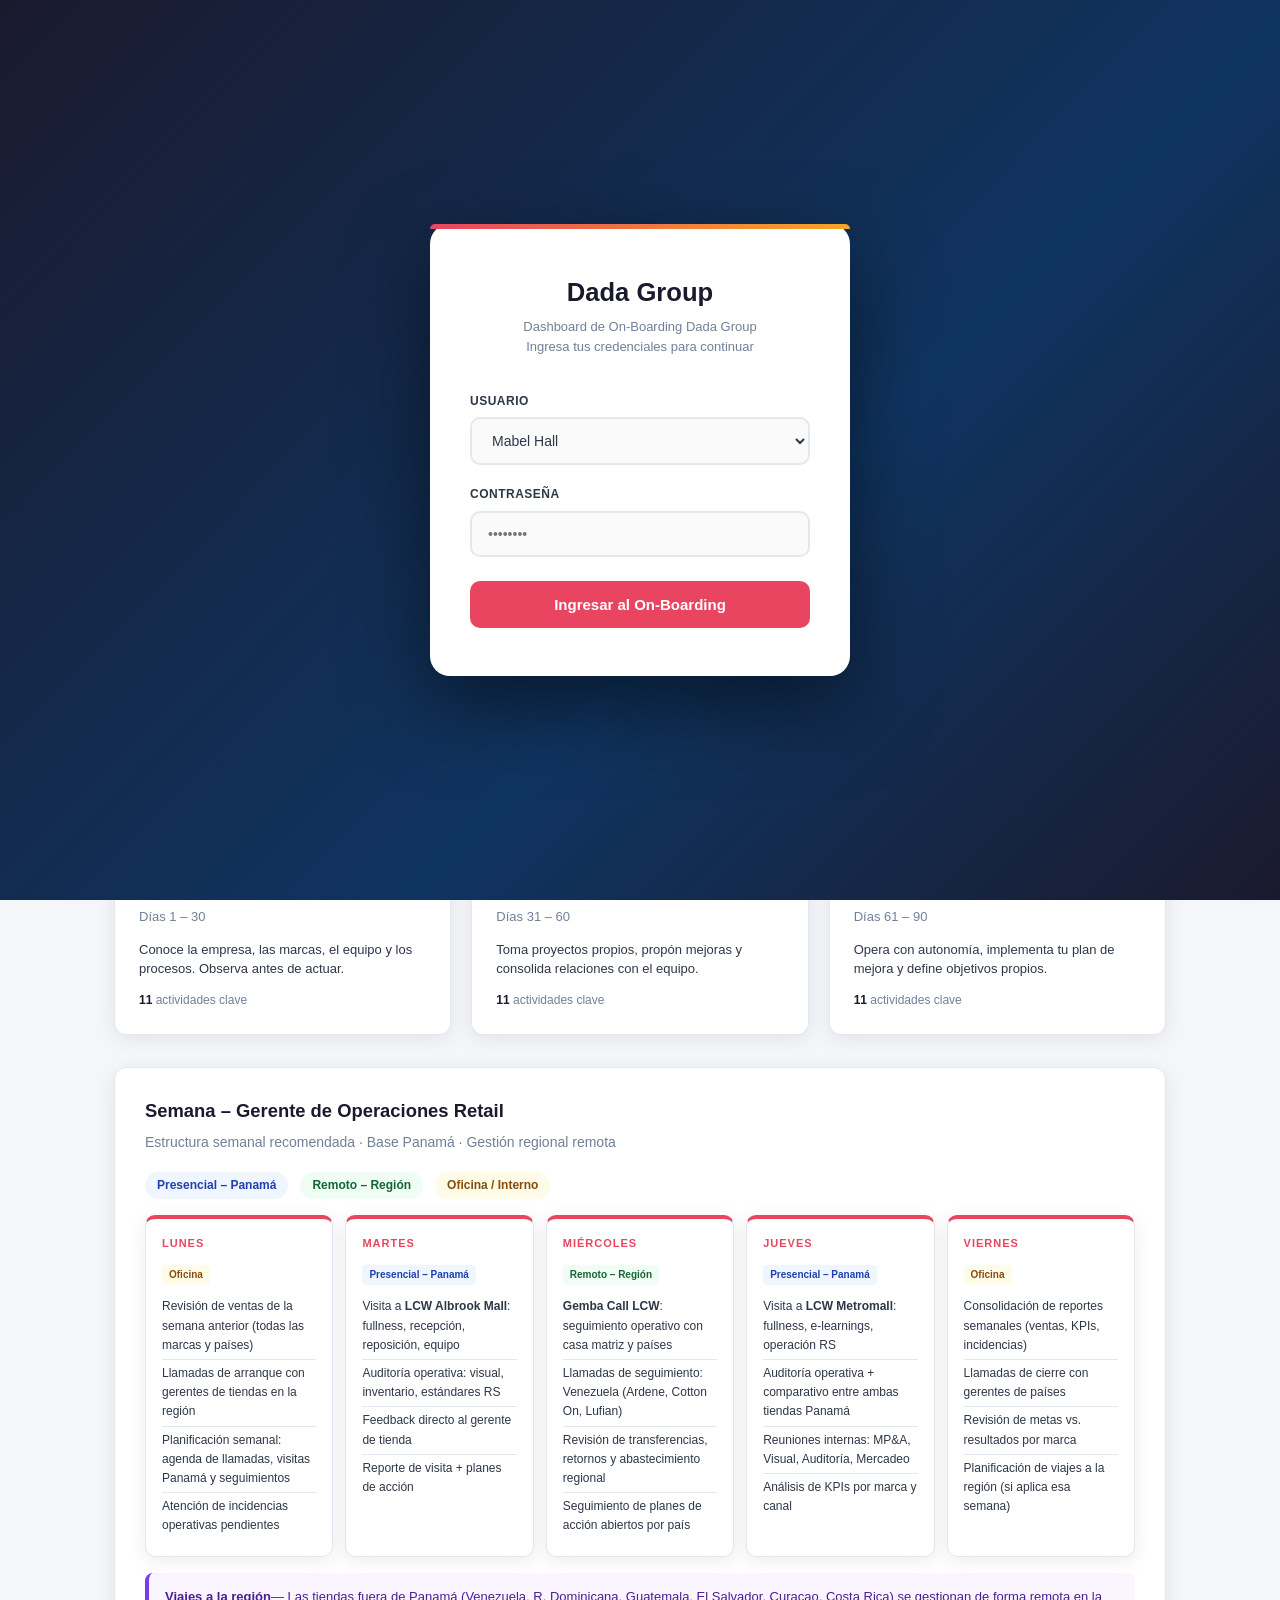
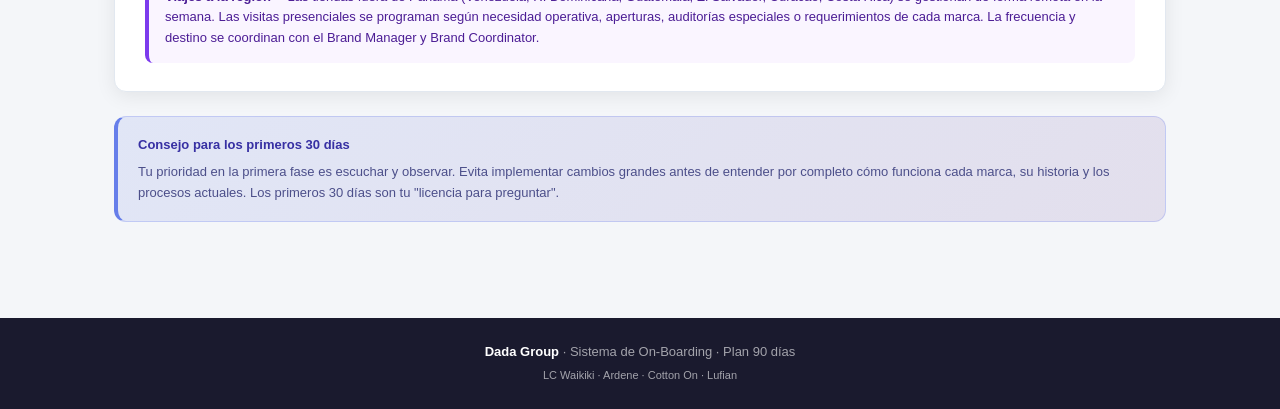
==== onboarding-gerente-operaciones.html @ 03be819c "Use public Apps Script endpoint" ====
<!DOCTYPE html>
<html lang="es">
<head>
<meta charset="UTF-8">
<meta name="viewport" content="width=device-width, initial-scale=1.0">
<title>On-Boarding | Gerente de Operaciones Retail – Dada Group</title>
<style>
  :root {
    --primary: #1a1a2e;
    --secondary: #16213e;
    --accent: #e94560;
    --gold: #f5a623;
    --light: #f4f6f9;
    --white: #ffffff;
    --text: #2d3748;
    --text-light: #718096;
    --border: #e2e8f0;
    --success: #38a169;
    --lc-color: #0057a8;
    --ardene-color: #ff6b9d;
    --cotton-color: #e4002b;
    --lufian-color: #6b7280;
    --radius: 12px;
    --shadow: 0 4px 20px rgba(0,0,0,0.08);
    --shadow-lg: 0 10px 40px rgba(0,0,0,0.12);
  }

  /* ── LOGIN ── */
  #login-overlay {
    position: fixed; inset: 0; z-index: 9999;
    background: linear-gradient(135deg, #1a1a2e 0%, #0f3460 60%, #1a1a2e 100%);
    display: flex; align-items: center; justify-content: center;
    padding: 20px;
  }
  .login-box {
    background: white; border-radius: 20px; padding: 48px 40px;
    width: 100%; max-width: 420px;
    box-shadow: 0 30px 80px rgba(0,0,0,0.5);
    text-align: center;
    position: relative;
  }
  .login-box::before {
    content: ''; position: absolute; top: 0; left: 0; right: 0; height: 5px;
    background: linear-gradient(90deg, var(--accent), var(--gold));
    border-radius: 20px 20px 0 0;
  }
  .login-logo { font-size: 2.5rem; margin-bottom: 12px; }
  .login-brand { font-size: 1.6rem; font-weight: 900; color: var(--primary); margin-bottom: 4px; }
  .login-subtitle { font-size: 13px; color: var(--text-light); margin-bottom: 36px; line-height: 1.5; }
  .login-label { font-size: 12px; font-weight: 700; color: var(--text); text-align: left;
    display: block; margin-bottom: 6px; text-transform: uppercase; letter-spacing: 0.5px; }
  .login-field {
    width: 100%; padding: 13px 16px; border: 2px solid var(--border); border-radius: 10px;
    font-size: 14px; margin-bottom: 20px; transition: border-color 0.2s;
    font-family: inherit; color: var(--text); background: #fafafa;
  }
  .login-field:focus { outline: none; border-color: var(--accent); background: white; }
  .login-btn {
    width: 100%; padding: 15px; background: var(--accent); color: white; border: none;
    border-radius: 10px; font-size: 15px; font-weight: 700; cursor: pointer;
    transition: transform 0.1s, opacity 0.2s; margin-top: 4px;
  }
  .login-btn:hover { opacity: 0.92; transform: translateY(-1px); }
  .login-btn:active { transform: translateY(0); }
  .login-error {
    color: #e53e3e; font-size: 13px; margin-top: 12px;
    display: none; background: #fff5f5; padding: 10px; border-radius: 8px;
  }

  /* ── NAV USER BADGE ── */
  .nav-user-badge {
    display: flex; align-items: center; gap: 8px;
    margin-left: auto; padding: 0 4px; flex-shrink: 0;
  }
  .nav-user-name {
    font-size: 12px; color: var(--text-light); font-weight: 600;
    white-space: nowrap; max-width: 160px; overflow: hidden; text-overflow: ellipsis;
  }
  .logout-btn {
    background: none; border: 1.5px solid var(--border); border-radius: 6px;
    padding: 5px 10px; font-size: 11px; cursor: pointer; color: var(--text-light);
    font-family: inherit; transition: all 0.2s; white-space: nowrap;
  }
  .logout-btn:hover { background: #fff0f3; border-color: var(--accent); color: var(--accent); }

  * { box-sizing: border-box; margin: 0; padding: 0; }

  body {
    font-family: 'Segoe UI', -apple-system, BlinkMacSystemFont, sans-serif;
    background: var(--light);
    color: var(--text);
    line-height: 1.6;
  }

  /* ── HEADER ── */
  .hero {
    background: linear-gradient(135deg, var(--primary) 0%, #0f3460 60%, #1a1a2e 100%);
    color: white;
    padding: 60px 40px 50px;
    text-align: center;
    position: relative;
    overflow: hidden;
  }
  .hero::before {
    content: '';
    position: absolute; inset: 0;
    background: radial-gradient(ellipse at 70% 50%, rgba(233,69,96,0.15) 0%, transparent 60%);
  }
  .hero-badge {
    display: inline-block;
    background: rgba(233,69,96,0.2);
    border: 1px solid rgba(233,69,96,0.4);
    color: #f8a4b0;
    padding: 6px 18px;
    border-radius: 30px;
    font-size: 13px;
    letter-spacing: 1px;
    text-transform: uppercase;
    margin-bottom: 20px;
  }
  .hero h1 { font-size: 2.6rem; font-weight: 800; letter-spacing: -0.5px; position: relative; }
  .hero h1 span { color: var(--accent); }
  .hero p { font-size: 1.05rem; color: rgba(255,255,255,0.75); margin-top: 12px; max-width: 560px; margin-left: auto; margin-right: auto; }
  .hero-brands {
    display: flex; justify-content: center; gap: 16px; flex-wrap: wrap;
    margin-top: 30px; position: relative;
  }
  .hero-brand {
    background: rgba(255,255,255,0.1);
    border: 1px solid rgba(255,255,255,0.2);
    backdrop-filter: blur(10px);
    padding: 8px 20px; border-radius: 30px;
    font-size: 13px; font-weight: 600; letter-spacing: 0.5px;
  }
  .hero-brand.lc { border-color: rgba(0,87,168,0.5); color: #93c5fd; }
  .hero-brand.ardene { border-color: rgba(255,107,157,0.5); color: #ffb3d1; }
  .hero-brand.cotton { border-color: rgba(228,0,43,0.5); color: #fca5a5; }
  .hero-brand.lufian { border-color: rgba(107,114,128,0.5); color: #d1d5db; }

  .hero-meta {
    display: flex; justify-content: center; gap: 30px; flex-wrap: wrap;
    margin-top: 30px; position: relative;
  }
  .hero-meta-item { font-size: 13px; color: rgba(255,255,255,0.6); }
  .hero-meta-item strong { color: white; display: block; font-size: 15px; }

  /* ── NAV ── */
  .nav-wrapper {
    background: white;
    border-bottom: 1px solid var(--border);
    position: sticky; top: 0; z-index: 100;
    box-shadow: 0 2px 12px rgba(0,0,0,0.06);
  }
  .nav {
    display: flex; overflow-x: auto; gap: 0;
    max-width: 1100px; margin: 0 auto;
    scrollbar-width: none;
  }
  .nav::-webkit-scrollbar { display: none; }
  .nav-btn {
    border: none; background: none; cursor: pointer;
    padding: 16px 22px; font-size: 13px; font-weight: 600;
    color: var(--text-light); white-space: nowrap;
    border-bottom: 3px solid transparent;
    transition: all 0.2s; letter-spacing: 0.3px;
  }
  .nav-btn:hover { color: var(--primary); }
  .nav-btn.active { color: var(--accent); border-bottom-color: var(--accent); }
  .nav-btn .nav-icon { margin-right: 6px; }

  /* ── LAYOUT ── */
  .container { max-width: 1100px; margin: 0 auto; padding: 40px 24px; }
  .section { display: none; }
  .section.active { display: block; }

  /* ── CARDS ── */
  .card {
    background: white; border-radius: var(--radius);
    padding: 28px 30px; box-shadow: var(--shadow);
    border: 1px solid var(--border); margin-bottom: 24px;
  }
  .card-title {
    font-size: 1.15rem; font-weight: 700; color: var(--primary);
    margin-bottom: 6px; display: flex; align-items: center; gap: 10px;
  }
  .card-title .icon { font-size: 1.2rem; }
  .card-subtitle { font-size: 0.875rem; color: var(--text-light); margin-bottom: 18px; }

  /* ── PROGRESS TRACKER ── */
  .progress-section { margin-bottom: 32px; }
  .progress-header { display: flex; justify-content: space-between; align-items: center; margin-bottom: 16px; }
  .progress-header h2 { font-size: 1.4rem; font-weight: 800; color: var(--primary); }
  .progress-pct { font-size: 2rem; font-weight: 800; color: var(--accent); }
  .progress-bar { height: 10px; background: var(--border); border-radius: 10px; overflow: hidden; margin-bottom: 8px; }
  .progress-fill { height: 100%; background: linear-gradient(90deg, var(--accent), var(--gold)); border-radius: 10px; transition: width 0.5s ease; }
  .progress-label { font-size: 12px; color: var(--text-light); }

  /* ── PHASE CARDS ── */
  .phases { display: grid; grid-template-columns: repeat(3, 1fr); gap: 20px; margin-bottom: 32px; }
  @media(max-width: 768px){ .phases { grid-template-columns: 1fr; } }
  .phase-card {
    background: white; border-radius: var(--radius); padding: 24px;
    box-shadow: var(--shadow); border: 1px solid var(--border);
    border-top: 4px solid;
    cursor: pointer; transition: transform 0.2s, box-shadow 0.2s;
  }
  .phase-card:hover { transform: translateY(-3px); box-shadow: var(--shadow-lg); }
  .phase-card.phase-1 { border-top-color: #4299e1; }
  .phase-card.phase-2 { border-top-color: var(--gold); }
  .phase-card.phase-3 { border-top-color: var(--success); }
  .phase-label { font-size: 11px; font-weight: 700; text-transform: uppercase; letter-spacing: 1px; margin-bottom: 8px; }
  .phase-card.phase-1 .phase-label { color: #4299e1; }
  .phase-card.phase-2 .phase-label { color: var(--gold); }
  .phase-card.phase-3 .phase-label { color: var(--success); }
  .phase-title { font-size: 1.1rem; font-weight: 800; color: var(--primary); margin-bottom: 4px; }
  .phase-days { font-size: 13px; color: var(--text-light); margin-bottom: 12px; }
  .phase-desc { font-size: 13px; color: var(--text); line-height: 1.5; }
  .phase-tasks-count { margin-top: 12px; font-size: 12px; color: var(--text-light); }
  .phase-tasks-count span { font-weight: 700; color: var(--primary); }

  /* ── CHECKLIST ── */
  .checklist-phase { margin-bottom: 32px; }
  .checklist-phase-title {
    font-size: 1rem; font-weight: 800; padding: 10px 16px; border-radius: 8px;
    margin-bottom: 12px; display: flex; align-items: center; gap: 8px;
  }
  .cp-1 { background: #ebf8ff; color: #2b6cb0; }
  .cp-2 { background: #fffaf0; color: #c05621; }
  .cp-3 { background: #f0fff4; color: #276749; }
  .checklist-item {
    display: flex; align-items: flex-start; gap: 12px;
    padding: 13px 16px; border-radius: 8px;
    border: 1px solid var(--border);
    margin-bottom: 8px; background: white;
    cursor: pointer; transition: all 0.15s;
  }
  .checklist-item:hover { border-color: #a0aec0; background: #fafafa; }
  .checklist-item.checked { background: #f0fff4; border-color: #9ae6b4; }
  .checklist-item.checked .ci-text { text-decoration: line-through; color: var(--text-light); }
  .ci-box {
    width: 20px; height: 20px; border-radius: 5px;
    border: 2px solid #cbd5e0; background: white;
    flex-shrink: 0; margin-top: 1px;
    display: flex; align-items: center; justify-content: center;
    transition: all 0.15s;
  }
  .checklist-item.checked .ci-box { background: var(--success); border-color: var(--success); }
  .ci-check { color: white; font-size: 12px; display: none; }
  .checklist-item.checked .ci-check { display: block; }
  .ci-content { flex: 1; }
  .ci-text { font-size: 14px; font-weight: 600; color: var(--text); }
  .ci-detail { font-size: 12px; color: var(--text-light); margin-top: 3px; }
  .ci-tag {
    font-size: 11px; font-weight: 600; padding: 2px 8px; border-radius: 20px;
    margin-top: 5px; display: inline-block;
  }

  /* ── BRAND GRID ── */
  .brands-grid { display: grid; grid-template-columns: repeat(2, 1fr); gap: 20px; }
  @media(max-width: 768px){ .brands-grid { grid-template-columns: 1fr; } }
  .brand-card {
    background: white; border-radius: var(--radius); padding: 24px;
    box-shadow: var(--shadow); border: 1px solid var(--border);
    border-left: 5px solid;
  }
  .brand-card.lc { border-left-color: var(--lc-color); }
  .brand-card.ardene { border-left-color: var(--ardene-color); }
  .brand-card.cotton { border-left-color: var(--cotton-color); }
  .brand-card.lufian { border-left-color: var(--lufian-color); }
  .brand-header { display: flex; align-items: center; gap: 14px; margin-bottom: 16px; }
  .brand-logo {
    width: 48px; height: 48px; border-radius: 10px;
    display: flex; align-items: center; justify-content: center;
    font-size: 18px; font-weight: 900; color: white; letter-spacing: -1px;
    flex-shrink: 0;
  }
  .brand-card.lc .brand-logo { background: var(--lc-color); }
  .brand-card.ardene .brand-logo { background: var(--ardene-color); }
  .brand-card.cotton .brand-logo { background: var(--cotton-color); }
  .brand-card.lufian .brand-logo { background: var(--lufian-color); }
  .brand-name { font-size: 1.05rem; font-weight: 800; color: var(--primary); }
  .brand-type { font-size: 12px; color: var(--text-light); }
  .brand-info { font-size: 13px; color: var(--text); line-height: 1.6; }
  .brand-kpis { margin-top: 14px; }
  .kpi-row { display: flex; justify-content: space-between; align-items: center; padding: 8px 0; border-bottom: 1px solid var(--border); }
  .kpi-row:last-child { border-bottom: none; }
  .kpi-label { font-size: 12px; color: var(--text-light); }
  .kpi-value { font-size: 13px; font-weight: 700; color: var(--primary); }

  /* ── INFO GRID ── */
  .info-grid { display: grid; grid-template-columns: repeat(3, 1fr); gap: 18px; margin-bottom: 24px; }
  @media(max-width: 900px){ .info-grid { grid-template-columns: repeat(2, 1fr); } }
  @media(max-width: 600px){ .info-grid { grid-template-columns: 1fr; } }
  .info-card {
    background: white; border-radius: var(--radius); padding: 20px;
    box-shadow: var(--shadow); border: 1px solid var(--border); text-align: center;
  }
  .info-icon { font-size: 2rem; margin-bottom: 10px; }
  .info-label { font-size: 11px; text-transform: uppercase; letter-spacing: 1px; color: var(--text-light); margin-bottom: 4px; }
  .info-value { font-size: 1.2rem; font-weight: 800; color: var(--primary); }

  /* ── VALUES ── */
  .values-grid { display: grid; grid-template-columns: repeat(2, 1fr); gap: 16px; }
  @media(max-width: 600px){ .values-grid { grid-template-columns: 1fr; } }
  .value-card {
    background: linear-gradient(135deg, var(--primary), #0f3460);
    color: white; border-radius: var(--radius); padding: 22px;
    box-shadow: var(--shadow);
  }
  .value-icon { font-size: 1.8rem; margin-bottom: 10px; }
  .value-title { font-size: 15px; font-weight: 800; margin-bottom: 6px; }
  .value-desc { font-size: 13px; color: rgba(255,255,255,0.75); line-height: 1.5; }

  /* ── ORG CHART ── */
  .org-wrapper { overflow-x: auto; padding-bottom: 8px; }
  .org { display: flex; flex-direction: column; align-items: center; gap: 0; min-width: 500px; }
  .org-level { display: flex; justify-content: center; gap: 16px; margin-bottom: 0; position: relative; }
  .org-node {
    background: white; border-radius: 10px; padding: 12px 18px;
    box-shadow: var(--shadow); border: 2px solid var(--border);
    text-align: center; min-width: 130px; position: relative;
  }
  .org-node.highlight { border-color: var(--accent); background: #fff5f5; }
  .org-node .on-title { font-size: 12px; font-weight: 700; color: var(--primary); }
  .org-node .on-name { font-size: 11px; color: var(--text-light); margin-top: 2px; }
  .org-connector { width: 2px; height: 28px; background: var(--border); margin: 0 auto; }
  .org-connector-h {
    display: flex; align-items: flex-start; justify-content: center;
    gap: 0; margin-bottom: 0; position: relative;
  }
  .org-h-line { height: 2px; background: var(--border); flex: 1; margin-top: 14px; }
  .org-children { display: flex; gap: 16px; position: relative; }
  .org-child-col { display: flex; flex-direction: column; align-items: center; }
  .org-child-connector { width: 2px; height: 20px; background: var(--border); }

  /* ── TOOLS ── */
  .tools-grid { display: grid; grid-template-columns: repeat(3, 1fr); gap: 16px; }
  @media(max-width: 900px){ .tools-grid { grid-template-columns: repeat(2, 1fr); } }
  @media(max-width: 600px){ .tools-grid { grid-template-columns: 1fr; } }
  .tool-card {
    background: white; border-radius: var(--radius); padding: 20px;
    box-shadow: var(--shadow); border: 1px solid var(--border);
    transition: transform 0.2s;
  }
  .tool-card:hover { transform: translateY(-2px); }
  .tool-icon { font-size: 1.6rem; margin-bottom: 10px; }
  .tool-name { font-size: 14px; font-weight: 700; color: var(--primary); margin-bottom: 4px; }
  .tool-cat { font-size: 11px; font-weight: 600; text-transform: uppercase; letter-spacing: 0.5px; padding: 2px 8px; border-radius: 10px; display: inline-block; margin-bottom: 8px; }
  .tool-desc { font-size: 12px; color: var(--text-light); line-height: 1.5; }
  .cat-ops { background: #e3f2fd; color: #1565c0; }
  .cat-hr { background: #f3e5f5; color: #6a1b9a; }
  .cat-fin { background: #e8f5e9; color: #2e7d32; }
  .cat-comm { background: #fff3e0; color: #e65100; }
  .cat-retail { background: #fce4ec; color: #880e4f; }
  .cat-rep { background: #e0f7fa; color: #006064; }

  /* ── CONTACTS ── */
  .contacts-list { display: flex; flex-direction: column; gap: 12px; }
  .contact-item {
    display: flex; align-items: center; gap: 16px;
    background: white; border-radius: 10px; padding: 16px 20px;
    box-shadow: var(--shadow); border: 1px solid var(--border);
  }
  .contact-avatar {
    width: 44px; height: 44px; border-radius: 50%;
    display: flex; align-items: center; justify-content: center;
    font-size: 16px; font-weight: 800; color: white;
    flex-shrink: 0; font-family: monospace;
  }
  .contact-name { font-size: 14px; font-weight: 700; color: var(--primary); }
  .contact-role { font-size: 12px; color: var(--text-light); }
  .contact-brand { font-size: 11px; font-weight: 600; padding: 2px 8px; border-radius: 10px; display: inline-block; margin-top: 4px; }
  .cb-lc { background: #fde8ea; color: #c8102e; }
  .cb-ardene { background: #fde8f2; color: #c2185b; }
  .cb-cotton { background: #e8f5e9; color: #2e7d32; }
  .cb-lufian { background: #ede7f6; color: #512da8; }
  .cb-dada { background: #e3f2fd; color: #1565c0; }

  /* ── SEMANA TIPO ── */
  .week-grid { display: grid; grid-template-columns: repeat(5, 1fr); gap: 12px; }
  @media(max-width: 700px){ .week-grid { grid-template-columns: repeat(2, 1fr); } }
  .day-card {
    background: white; border-radius: 10px; padding: 16px;
    box-shadow: var(--shadow); border: 1px solid var(--border);
    border-top: 4px solid var(--accent);
  }
  .day-name { font-size: 11px; font-weight: 800; text-transform: uppercase; letter-spacing: 1px; color: var(--accent); margin-bottom: 8px; }
  .day-task { font-size: 12px; color: var(--text); padding: 4px 0; border-bottom: 1px solid var(--border); }
  .day-task:last-child { border-bottom: none; }

  /* ── KPI DASHBOARD ── */
  .kpi-dashboard { display: grid; grid-template-columns: repeat(4, 1fr); gap: 16px; margin-bottom: 24px; }
  @media(max-width: 900px){ .kpi-dashboard { grid-template-columns: repeat(2, 1fr); } }
  @media(max-width: 500px){ .kpi-dashboard { grid-template-columns: 1fr; } }
  .kpi-card {
    background: white; border-radius: var(--radius); padding: 20px;
    box-shadow: var(--shadow); border: 1px solid var(--border); text-align: center;
  }
  .kpi-icon { font-size: 1.6rem; margin-bottom: 8px; }
  .kpi-metric { font-size: 1.5rem; font-weight: 900; color: var(--primary); }
  .kpi-name { font-size: 12px; color: var(--text-light); margin-top: 4px; }
  .kpi-note { font-size: 11px; color: var(--accent); margin-top: 4px; font-weight: 600; }

  /* ── TIPS ── */
  .tip-box {
    background: linear-gradient(135deg, #667eea22, #764ba222);
    border: 1px solid #667eea44;
    border-left: 4px solid #667eea;
    border-radius: var(--radius); padding: 18px 20px;
    margin-bottom: 16px;
  }
  .tip-title { font-size: 13px; font-weight: 800; color: #3730a3; margin-bottom: 6px; }
  .tip-text { font-size: 13px; color: #4c4f8a; line-height: 1.6; }

  /* ── SECTION HEADER ── */
  .section-header { margin-bottom: 28px; }
  .section-header h2 { font-size: 1.6rem; font-weight: 900; color: var(--primary); margin-bottom: 6px; }
  .section-header p { color: var(--text-light); font-size: 14px; }

  /* ── TAG COLORS ── */
  .tag-rr { background: #e3f2fd; color: #1565c0; }
  .tag-ops { background: #f3e5f5; color: #6a1b9a; }
  .tag-fin { background: #e8f5e9; color: #2e7d32; }
  .tag-mkt { background: #fff3e0; color: #e65100; }
  .tag-hr { background: #fce4ec; color: #880e4f; }

  /* ── FOOTER ── */
  .footer {
    background: var(--primary); color: rgba(255,255,255,0.6);
    text-align: center; padding: 24px; font-size: 13px; margin-top: 40px;
  }
  .footer strong { color: white; }
</style>
</head>
<body>

<!-- ═══════════════════════════ LOGIN ═══════════════════════════ -->
<div id="login-overlay">
  <div class="login-box">
    <div class="login-brand">Dada Group</div>
    <div class="login-subtitle">Dashboard de On-Boarding Dada Group<br>Ingresa tus credenciales para continuar</div>

    <label class="login-label" for="login-user">Usuario</label>
    <select id="login-user" class="login-field">
      <option value="onboarding" selected>Mabel Hall</option>
      <option value="Brand Coordinator">Luis Velasquez</option>
    </select>

    <label class="login-label" for="login-password">Contraseña</label>
    <input type="password" id="login-password" class="login-field"
           placeholder="••••••••" onkeydown="if(event.key==='Enter')doLogin()" />

    <button class="login-btn" id="login-button" onclick="doLogin()">Ingresar al On-Boarding</button>
    <div class="login-error" id="login-error"></div>
  </div>
</div>

<!-- ═══════════════════════════ HERO ═══════════════════════════ -->
<div class="hero">
  <div class="hero-badge">On-Boarding Oficial</div>
  <h1>Bienvenido a <span>Dada Group</span></h1>
  <p>Sistema Completo de Integración</p>
  <div class="hero-brands">
    <div class="hero-brand lc">LC Waikiki</div>
    <div class="hero-brand ardene">Ardene</div>
    <div class="hero-brand cotton">Cotton On</div>
    <div class="hero-brand lufian">Lufian</div>
  </div>
  <div class="hero-meta">
    <div class="hero-meta-item"><strong>90 días</strong>Plan de Integración</div>
    <div class="hero-meta-item"><strong>4 marcas</strong>Bajo tu gestión</div>
    <div class="hero-meta-item"><strong>7 países · 26 tiendas</strong>Región</div>
    <div class="hero-meta-item"><strong>3 fases</strong>Aprendizaje · Integración · Autonomía</div>
  </div>
</div>

<!-- ═══════════════════════════ NAV ═══════════════════════════ -->
<div class="nav-wrapper">
  <nav class="nav">
    <button class="nav-btn active" onclick="showSection('plan')">Plan 90 Días</button>
    <button class="nav-btn" onclick="showSection('empresa')">Empresa y Valores</button>
    <button class="nav-btn" onclick="showSection('marcas')">Las Marcas</button>
    <button class="nav-btn" onclick="showSection('operaciones')">Operaciones</button>
    <button class="nav-btn" onclick="showSection('equipo')">Equipo y Estructura</button>
    <button class="nav-btn" onclick="showSection('herramientas')">Herramientas</button>
    <button class="nav-btn" onclick="showSection('recursos')">Recursos y Dashboards</button>
    <button class="nav-btn" onclick="showSection('checklist')">Checklist</button>
    <div class="nav-user-badge">
      <span class="nav-user-name" id="nav-user-name"></span>
      <button class="logout-btn" onclick="doLogout()">Cerrar sesión</button>
    </div>
  </nav>
</div>

<!-- ═══════════════════════════ PLAN 90 DÍAS ═══════════════════════════ -->
<div id="plan" class="section active">
  <div class="container">
    <div class="section-header">
      <h2>Plan de On-Boarding: 90 Días</h2>
      <p>Tu hoja de ruta para los primeros tres meses en Dada Group</p>
    </div>

    <!-- Progress -->
    <div class="card progress-section">
      <div class="progress-header">
        <div>
          <div class="card-title">Tu progreso general</div>
          <div class="card-subtitle">Marca los ítems del Checklist para actualizar este indicador</div>
        </div>
        <div class="progress-pct" id="pct">0%</div>
      </div>
      <div class="progress-bar"><div class="progress-fill" id="pbar" style="width:0%"></div></div>
      <div class="progress-label" id="plabel">0 de 33 tareas completadas</div>
    </div>

    <!-- Phases -->
    <div class="phases">
      <div class="phase-card phase-1" onclick="showSection('checklist')">
        <div class="phase-label">Fase 1</div>
        <div class="phase-title">Aprender y Escuchar</div>
        <div class="phase-days">Días 1 – 30</div>
        <div class="phase-desc">Conoce la empresa, las marcas, el equipo y los procesos. Observa antes de actuar.</div>
        <div class="phase-tasks-count"><span>11</span> actividades clave</div>
      </div>
      <div class="phase-card phase-2" onclick="showSection('checklist')">
        <div class="phase-label">Fase 2</div>
        <div class="phase-title">Integrarse y Proponer</div>
        <div class="phase-days">Días 31 – 60</div>
        <div class="phase-desc">Toma proyectos propios, propón mejoras y consolida relaciones con el equipo.</div>
        <div class="phase-tasks-count"><span>11</span> actividades clave</div>
      </div>
      <div class="phase-card phase-3" onclick="showSection('checklist')">
        <div class="phase-label">Fase 3</div>
        <div class="phase-title">Liderar y Ejecutar</div>
        <div class="phase-days">Días 61 – 90</div>
        <div class="phase-desc">Opera con autonomía, implementa tu plan de mejora y define objetivos propios.</div>
        <div class="phase-tasks-count"><span>11</span> actividades clave</div>
      </div>
    </div>

    <!-- Semana tipo -->
    <div class="card">
      <div class="card-title">Semana – Gerente de Operaciones Retail</div>
      <div class="card-subtitle">Estructura semanal recomendada · Base Panamá · Gestión regional remota</div>

      <!-- Leyenda -->
      <div style="display:flex; gap:12px; flex-wrap:wrap; margin-bottom:16px;">
        <span style="font-size:12px; background:#eff6ff; color:#1e40af; border-radius:20px; padding:4px 12px; font-weight:600;">Presencial – Panamá</span>
        <span style="font-size:12px; background:#f0fdf4; color:#166534; border-radius:20px; padding:4px 12px; font-weight:600;">Remoto – Región</span>
        <span style="font-size:12px; background:#fefce8; color:#854d0e; border-radius:20px; padding:4px 12px; font-weight:600;">Oficina / Interno</span>
      </div>

      <div class="week-grid">
        <!-- Lunes -->
        <div class="day-card">
          <div class="day-name">Lunes</div>
          <div style="font-size:10px; font-weight:700; color:#854d0e; background:#fefce8; border-radius:4px; padding:2px 7px; display:inline-block; margin-bottom:8px;">Oficina</div>
          <div class="day-task">Revisión de ventas de la semana anterior (todas las marcas y países)</div>
          <div class="day-task">Llamadas de arranque con gerentes de tiendas en la región</div>
          <div class="day-task">Planificación semanal: agenda de llamadas, visitas Panamá y seguimientos</div>
          <div class="day-task">Atención de incidencias operativas pendientes</div>
        </div>

        <!-- Martes -->
        <div class="day-card">
          <div class="day-name">Martes</div>
          <div style="font-size:10px; font-weight:700; color:#1e40af; background:#eff6ff; border-radius:4px; padding:2px 7px; display:inline-block; margin-bottom:8px;">Presencial – Panamá</div>
          <div class="day-task">Visita a <strong>LCW Albrook Mall</strong>: fullness, recepción, reposición, equipo</div>
          <div class="day-task">Auditoría operativa: visual, inventario, estándares RS</div>
          <div class="day-task">Feedback directo al gerente de tienda</div>
          <div class="day-task">Reporte de visita + planes de acción</div>
        </div>

        <!-- Miércoles -->
        <div class="day-card">
          <div class="day-name">Miércoles</div>
          <div style="font-size:10px; font-weight:700; color:#166534; background:#f0fdf4; border-radius:4px; padding:2px 7px; display:inline-block; margin-bottom:8px;">Remoto – Región</div>
          <div class="day-task"> <strong>Gemba Call LCW</strong>: seguimiento operativo con casa matriz y países</div>
          <div class="day-task">Llamadas de seguimiento: Venezuela (Ardene, Cotton On, Lufian)</div>
          <div class="day-task">Revisión de transferencias, retornos y abastecimiento regional</div>
          <div class="day-task">Seguimiento de planes de acción abiertos por país</div>
        </div>

        <!-- Jueves -->
        <div class="day-card">
          <div class="day-name">Jueves</div>
          <div style="font-size:10px; font-weight:700; color:#1e40af; background:#eff6ff; border-radius:4px; padding:2px 7px; display:inline-block; margin-bottom:8px;">Presencial – Panamá</div>
          <div class="day-task">Visita a <strong>LCW Metromall</strong>: fullness, e-learnings, operación RS</div>
          <div class="day-task">Auditoría operativa + comparativo entre ambas tiendas Panamá</div>
          <div class="day-task">Reuniones internas: MP&A, Visual, Auditoría, Mercadeo</div>
          <div class="day-task">Análisis de KPIs por marca y canal</div>
        </div>

        <!-- Viernes -->
        <div class="day-card">
          <div class="day-name">Viernes</div>
          <div style="font-size:10px; font-weight:700; color:#854d0e; background:#fefce8; border-radius:4px; padding:2px 7px; display:inline-block; margin-bottom:8px;">Oficina</div>
          <div class="day-task">Consolidación de reportes semanales (ventas, KPIs, incidencias)</div>
          <div class="day-task">Llamadas de cierre con gerentes de países</div>
          <div class="day-task">Revisión de metas vs. resultados por marca</div>
          <div class="day-task">Planificación de viajes a la región (si aplica esa semana)</div>
        </div>
      </div>

      <!-- Nota viajes -->
      <div style="margin-top:16px; background:#faf5ff; border-left:4px solid #7c3aed; border-radius:8px; padding:14px 16px; font-size:13px; color:#4c1d95;">
        <strong>Viajes a la región</strong>— Las tiendas fuera de Panamá (Venezuela, R. Dominicana, Guatemala, El Salvador, Curacao, Costa Rica) se gestionan de forma remota en la semana. Las visitas presenciales se programan según necesidad operativa, aperturas, auditorías especiales o requerimientos de cada marca. La frecuencia y destino se coordinan con el Brand Manager y Brand Coordinator.
      </div>
    </div>

    <div class="tip-box">
      <div class="tip-title">Consejo para los primeros 30 días</div>
      <div class="tip-text">Tu prioridad en la primera fase es escuchar y observar. Evita implementar cambios grandes antes de entender por completo cómo funciona cada marca, su historia y los procesos actuales. Los primeros 30 días son tu "licencia para preguntar".</div>
    </div>
  </div>
</div>

<!-- ═══════════════════════════ EMPRESA & VALORES ═══════════════════════════ -->
<div id="empresa" class="section">
  <div class="container">
    <div class="section-header">
      <h2>Dada Group – Empresa y Valores</h2>
      <p>Conoce quiénes somos, nuestra misión y lo que nos une</p>
    </div>

    <div class="info-grid">
      <div class="info-card"><div class="info-label">Marcas operadas</div><div class="info-value">4 marcas</div></div>
      <div class="info-card"><div class="info-label">Sector</div><div class="info-value">Retail Moda</div></div>
      <div class="info-card"><div class="info-label">Presencia</div><div class="info-value">7 países · 26 tiendas</div></div>
      <div class="info-card"><div class="info-label">Base de operaciones</div><div class="info-value">Panamá (regional)</div></div>
    </div>

    <div class="card">
      <div class="card-title">Misión</div>
      <div style="font-size:15px; line-height:1.7; color:var(--text);">
        Somos apasionados por nuestras marcas; creamos relaciones duraderas con nuestros clientes, manteniendo la filosofía de negocios como referencia; haciendo de nuestro sello la excelencia.
      </div>
    </div>

    <div class="card">
      <div class="card-title">Visión</div>
      <div style="font-size:15px; line-height:1.7; color:var(--text);">
        Ser el líder para el desarrollo y expansión de marcas retail y wholesale en Latinoamérica.
      </div>
    </div>

    <div class="card">
      <div class="card-title">Filosofía</div>
      <div style="font-size:15px; line-height:1.7; color:var(--text);">
        <p style="margin:0 0 14px;">Construir relaciones comerciales enfocadas en la eficiencia para alcanzar la excelencia. Enfocados siempre en la mejora continua y la inversión en nuestro talento humano.</p>
        <p style="margin:0 0 14px;">Somos fieles creyentes en las relaciones a largo plazo con nuestros socios comerciales, proveedores y clientes. Nuestro talento humano es el motor que nos mantiene en constante movimiento y crecimiento.</p>
        <p style="margin:0;">Para nosotros, un elemento importante de nuestro éxito es la inclusión y la diversidad, buscando un ambiente en donde todas las opiniones sean escuchadas siempre con tolerancia y respeto.</p>
      </div>
    </div>

    <div class="card">
      <div class="card-title">Nuestros Valores</div>
      <div class="card-subtitle">Los principios que guían cada decisión en Dada Group</div>
      <div class="values-grid">
        <div class="value-card">          <div class="value-title">Trabajo en Equipo</div>
          <div class="value-desc">Creemos que los grandes resultados nacen de la colaboración. Ganamos y aprendemos juntos, sin importar la marca o el área.</div>
        </div>
        <div class="value-card">
          <div class="value-icon">⭐</div>
          <div class="value-title">Excelencia Operativa</div>
          <div class="value-desc">Hacemos las cosas bien desde la primera vez. Los detalles importan y los estándares no se negocian en el punto de venta.</div>
        </div>
        <div class="value-card">          <div class="value-title">Orientación al Cliente</div>
          <div class="value-desc">El cliente es el centro de todo lo que hacemos. Cada decisión operativa se mide por su impacto en la experiencia de compra.</div>
        </div>
        <div class="value-card">          <div class="value-title">Innovación & Agilidad</div>
          <div class="value-desc">Nos adaptamos rápido al mercado. Experimentamos, aprendemos y mejoramos continuamente nuestros procesos.</div>
        </div>
        <div class="value-card">          <div class="value-title">Gestión por Datos</div>
          <div class="value-desc">Las decisiones se toman con información. Medimos todo lo que importa y actuamos sobre los datos con disciplina.</div>
        </div>
        <div class="value-card">          <div class="value-title">Desarrollo de Talento</div>
          <div class="value-desc">Invertimos en las personas. Creemos en el crecimiento interno y en construir líderes desde adentro de la organización.</div>
        </div>
      </div>
    </div>

    <div class="card">
      <div class="card-title">Cultura & Comunicación</div>
      <div class="card-subtitle">Así trabajamos día a día</div>
      <div style="display:grid; gap:12px; margin-top:8px;">
        <div style="display:flex; gap:12px; align-items:flex-start; padding:14px; background:var(--light); border-radius:8px;">
          <div>
            <div style="font-weight:700; font-size:14px; color:var(--primary);">Comunicación directa y respetuosa</div>
            <div style="font-size:13px; color:var(--text-light); margin-top:3px;">Fomentamos la retroalimentación abierta. Tienes licencia para decir lo que piensas con respeto y basado en datos.</div>
          </div>
        </div>
        <div style="display:flex; gap:12px; align-items:flex-start; padding:14px; background:var(--light); border-radius:8px;">
          <div>
            <div style="font-weight:700; font-size:14px; color:var(--primary);">Orientación a resultados</div>
            <div style="font-size:13px; color:var(--text-light); margin-top:3px;">Medimos el éxito por los resultados, no por las horas trabajadas. El foco siempre es el impacto.</div>
          </div>
        </div>
        <div style="display:flex; gap:12px; align-items:flex-start; padding:14px; background:var(--light); border-radius:8px;">
          <div>
            <div style="font-weight:700; font-size:14px; color:var(--primary);">Reuniones con propósito</div>
            <div style="font-size:13px; color:var(--text-light); margin-top:3px;">Las reuniones tienen agenda, dueño y cierre de acciones. Se evitan las reuniones sin objetivo claro.</div>
          </div>
        </div>
      </div>
    </div>
  </div>
</div>

<!-- ═══════════════════════════ LAS MARCAS ═══════════════════════════ -->
<div id="marcas" class="section">
  <div class="container">
    <div class="section-header">
      <h2>Las 4 Marcas de Dada Group</h2>
      <p>Conoce el ADN, el cliente objetivo y los KPIs clave de cada marca bajo tu gestión</p>
    </div>

    <div class="brands-grid">
      <!-- LC Waikiki -->
      <div class="brand-card lc">
        <div class="brand-header">
          <div class="brand-logo">LC</div>
          <div>
            <div class="brand-name">LC Waikiki</div>
            <div class="brand-type">Moda familiar accesible · Origen turco</div>
          </div>
        </div>
        <div class="brand-info">
          Fundada en 1988, se convirtió en marca turca en 1997. Facturó <strong>$5,500M USD en 2024</strong>y está presente en <strong>más de 30 países</strong>con 55,000 colaboradores. Misión: <em>"Todos merecen vestir bien."</em>Líder del mercado turco desde 2004 en todas las categorías de ropa.
        </div>
        <div class="brand-kpis">
          <div class="kpi-row"><span class="kpi-label">Segmento objetivo</span><span class="kpi-value">Familia / Masivo</span></div>
          <div class="kpi-row"><span class="kpi-label">Propuesta de valor</span><span class="kpi-value">"Todos merecen vestir bien"</span></div>
          <div class="kpi-row"><span class="kpi-label">KPIs clave</span><span class="kpi-value">UPT · Conversión · Tráfico</span></div>
          <div class="kpi-row"><span class="kpi-label">Sistema exclusivo</span><span class="kpi-value">Retail Store (RS) + ICG</span></div>
          <div class="kpi-row"><span class="kpi-label">Capacitación</span><span class="kpi-value">LC Waikiki Academy (plataforma)</span></div>
          <div class="kpi-row"><span class="kpi-label">Valores</span><span class="kpi-value">Cliente · Virtud · Equipo · Expertise</span></div>
          <div class="kpi-row"><span class="kpi-label">Tiendas (15)</span><span class="kpi-value" style="font-size:11px; text-align:right;">GT · SV · DO · PA · CW · CR · VE</span></div>
        </div>
        <div style="background:#eff6ff; border-radius:8px; padding:10px 12px; margin-top:8px; font-size:12px; color:#1e40af; line-height:1.7;">
          <strong>Ubicaciones:</strong><br>
           Guatemala: Oakland Mall &nbsp;|&nbsp;  El Salvador: Multiplaza<br>
           R. Dominicana: Galería 360, Megacentro &nbsp;|&nbsp;  Panamá: Albrook Mall, Metromall<br>
           Curacao: Sambil &nbsp;|&nbsp;  Costa Rica: City Mall<br>
           Venezuela: La Vela, Sambil Chacao, Sambil Candelaria, Aviadores, Sambil Maracaibo, Orinokia, Líder
        </div>
      </div>

      <!-- Ardene -->
      <div class="brand-card ardene">
        <div class="brand-header">
          <div class="brand-logo">AR</div>
          <div>
            <div class="brand-name">Ardene</div>
            <div class="brand-type">Moda juvenil y accesorios · Origen canadiense</div>
          </div>
        </div>
        <div class="brand-info">
          Ardene es la marca preferida de las jóvenes latinoamericanas. Combina moda fast-fashion con una enorme variedad de accesorios, joyería y artículos lifestyle. Su atmósfera de tienda es energética, colorida y orientada a las Gen Z.
        </div>
        <div class="brand-kpis">
          <div class="kpi-row"><span class="kpi-label">Segmento objetivo</span><span class="kpi-value">Mujer 14–28 años (Gen Z)</span></div>
          <div class="kpi-row"><span class="kpi-label">Propuesta de valor</span><span class="kpi-value">Tendencia · Accesorios · Precio bajo</span></div>
          <div class="kpi-row"><span class="kpi-label">KPI principal</span><span class="kpi-value">Accesorios/transacción · Conversión</span></div>
          <div class="kpi-row"><span class="kpi-label">Modelo de tienda</span><span class="kpi-value">Formato mediano · Plaza / Centro comercial</span></div>
          <div class="kpi-row"><span class="kpi-label">Temporadas</span><span class="kpi-value">Drops semanales / Collab especiales</span></div>
          <div class="kpi-row"><span class="kpi-label">Tiendas (4)</span><span class="kpi-value" style="font-size:11px;">Venezuela</span></div>
        </div>
        <div style="background:#fff0f6; border-radius:8px; padding:10px 12px; margin-top:8px; font-size:12px; color:#9d174d; line-height:1.7;">
          <strong>Ubicaciones:</strong><br>
           Venezuela: Sambil Barquisimeto, La Vela, Sambil Candelaria, Aviadores
        </div>
      </div>

      <!-- Cotton On -->
      <div class="brand-card cotton">
        <div class="brand-header">
          <div class="brand-logo">CO</div>
          <div>
            <div class="brand-name">Cotton On</div>
            <div class="brand-type">Lifestyle casual · Origen australiano</div>
          </div>
        </div>
        <div class="brand-info">
          Cotton On Group es una marca global de estilo de vida casual con un fuerte componente de sustentabilidad. Incluye sub-marcas como Rubi, Body y Typo. Se distingue por su diseño australiano, básicos de calidad y compromiso con el comercio ético.
        </div>
        <div class="brand-kpis">
          <div class="kpi-row"><span class="kpi-label">Segmento objetivo</span><span class="kpi-value">Millenials y familia joven</span></div>
          <div class="kpi-row"><span class="kpi-label">Propuesta de valor</span><span class="kpi-value">Básicos · Sustentabilidad · Lifestyle</span></div>
          <div class="kpi-row"><span class="kpi-label">KPI principal</span><span class="kpi-value">Lealtad · NPS · Venta omnicanal</span></div>
          <div class="kpi-row"><span class="kpi-label">Modelo de tienda</span><span class="kpi-value">Multi-formato (CO, Kids, Typo)</span></div>
          <div class="kpi-row"><span class="kpi-value" style="font-size:11px; color:var(--success);">Política de sustentabilidad activa</span></div>
          <div class="kpi-row"><span class="kpi-label">Tiendas (5)</span><span class="kpi-value" style="font-size:11px;">Curacao · Venezuela</span></div>
        </div>
        <div style="background:#fff1f2; border-radius:8px; padding:10px 12px; margin-top:8px; font-size:12px; color:#9f1239; line-height:1.7;">
          <strong>Ubicaciones:</strong><br>
           Curacao: Sambil<br>
           Venezuela: La Vela, Cerro Verde, Sambil Candelaria, Orinokia
        </div>
      </div>

      <!-- Lufian -->
      <div class="brand-card lufian">
        <div class="brand-header">
          <div class="brand-logo">LF</div>
          <div>
            <div class="brand-name">Lufian</div>
            <div class="brand-type">Moda sport & casual premium · Origen turco</div>
          </div>
        </div>
        <div class="brand-info">
          Fundada en 1995, Lufian comenzó ofreciendo servicios de diseño y producción a marcas globales. Desde 2005 opera bajo su propio nombre. Se enfoca en ropa informal de lujo para hombre — combinando comodidad y sofisticación con tejidos de altísima calidad. Manual de operaciones de 62 páginas como referencia.
        </div>
        <div class="brand-kpis">
          <div class="kpi-row"><span class="kpi-label">Segmento objetivo</span><span class="kpi-value">Adulto 25–45 años, activo</span></div>
          <div class="kpi-row"><span class="kpi-label">Propuesta de valor</span><span class="kpi-value">Calidad · Sportwear · Estilo</span></div>
          <div class="kpi-row"><span class="kpi-label">KPI principal</span><span class="kpi-value">Ticket promedio · Margen bruto</span></div>
          <div class="kpi-row"><span class="kpi-label">Modelo de tienda</span><span class="kpi-value">Formato compacto · Premium</span></div>
          <div class="kpi-row"><span class="kpi-label">Diferenciador</span><span class="kpi-value">Calidad de tejido turco</span></div>
          <div class="kpi-row"><span class="kpi-label">Tiendas (2)</span><span class="kpi-value" style="font-size:11px;">Venezuela</span></div>
        </div>
        <div style="background:#f3f4f6; border-radius:8px; padding:10px 12px; margin-top:8px; font-size:12px; color:#374151; line-height:1.7;">
          <strong>Ubicaciones:</strong><br>
           Venezuela: La Vela, Aviadores
        </div>
      </div>
    </div>

    <!-- Mapa Regional -->
    <div class="card" style="margin-top:8px;">
      <div class="card-title">Huella Regional – Dada Group</div>
      <div class="card-subtitle">Presencia por país y centro comercial</div>
      <div style="overflow-x:auto;">
        <table style="width:100%; border-collapse:collapse; font-size:13px;">
          <thead>
            <tr style="background:var(--light);">
              <th style="padding:10px 14px; text-align:left; font-weight:700; color:var(--primary);">País</th>
              <th style="padding:10px 14px; text-align:center; font-weight:700; color:var(--lc-color);">LC Waikiki</th>
              <th style="padding:10px 14px; text-align:center; font-weight:700; color:var(--ardene-color);">Ardene</th>
              <th style="padding:10px 14px; text-align:center; font-weight:700; color:var(--cotton-color);">Cotton On</th>
              <th style="padding:10px 14px; text-align:center; font-weight:700; color:var(--lufian-color);">Lufian</th>
            </tr>
          </thead>
          <tbody>
            <tr style="border-bottom:1px solid var(--border);">
              <td style="padding:10px 14px; font-weight:600;">Guatemala</td>
              <td style="padding:10px 14px; text-align:center; font-size:12px;">Oakland Mall</td>
              <td style="padding:10px 14px; text-align:center; color:var(--border);">—</td>
              <td style="padding:10px 14px; text-align:center; color:var(--border);">—</td>
              <td style="padding:10px 14px; text-align:center; color:var(--border);">—</td>
            </tr>
            <tr style="border-bottom:1px solid var(--border); background:var(--light);">
              <td style="padding:10px 14px; font-weight:600;">El Salvador</td>
              <td style="padding:10px 14px; text-align:center; font-size:12px;">Multiplaza</td>
              <td style="padding:10px 14px; text-align:center; color:var(--border);">—</td>
              <td style="padding:10px 14px; text-align:center; color:var(--border);">—</td>
              <td style="padding:10px 14px; text-align:center; color:var(--border);">—</td>
            </tr>
            <tr style="border-bottom:1px solid var(--border);">
              <td style="padding:10px 14px; font-weight:600;">R. Dominicana</td>
              <td style="padding:10px 14px; text-align:center; font-size:12px;">Galería 360<br>Megacentro</td>
              <td style="padding:10px 14px; text-align:center; color:var(--border);">—</td>
              <td style="padding:10px 14px; text-align:center; color:var(--border);">—</td>
              <td style="padding:10px 14px; text-align:center; color:var(--border);">—</td>
            </tr>
            <tr style="border-bottom:1px solid var(--border); background:var(--light);">
              <td style="padding:10px 14px; font-weight:600;">Panamá <span style="font-size:11px; font-weight:400; color:var(--text-light);">(sede)</span></td>
              <td style="padding:10px 14px; text-align:center; font-size:12px;">Albrook Mall<br>Metromall</td>
              <td style="padding:10px 14px; text-align:center; color:var(--border);">—</td>
              <td style="padding:10px 14px; text-align:center; color:var(--border);">—</td>
              <td style="padding:10px 14px; text-align:center; color:var(--border);">—</td>
            </tr>
            <tr style="border-bottom:1px solid var(--border);">
              <td style="padding:10px 14px; font-weight:600;">Curacao</td>
              <td style="padding:10px 14px; text-align:center; font-size:12px;">Sambil</td>
              <td style="padding:10px 14px; text-align:center; color:var(--border);">—</td>
              <td style="padding:10px 14px; text-align:center; font-size:12px;">Sambil</td>
              <td style="padding:10px 14px; text-align:center; color:var(--border);">—</td>
            </tr>
            <tr style="border-bottom:1px solid var(--border); background:var(--light);">
              <td style="padding:10px 14px; font-weight:600;">Costa Rica</td>
              <td style="padding:10px 14px; text-align:center; font-size:12px;">City Mall</td>
              <td style="padding:10px 14px; text-align:center; color:var(--border);">—</td>
              <td style="padding:10px 14px; text-align:center; color:var(--border);">—</td>
              <td style="padding:10px 14px; text-align:center; color:var(--border);">—</td>
            </tr>
            <tr style="border-bottom:1px solid var(--border);">
              <td style="padding:10px 14px; font-weight:600;">Venezuela</td>
              <td style="padding:10px 14px; text-align:center; font-size:11px; line-height:1.6;">La Vela · Sambil Chacao<br>Sambil Candelaria · Aviadores<br>Sambil Maracaibo · Orinokia · Líder</td>
              <td style="padding:10px 14px; text-align:center; font-size:11px; line-height:1.6;">Sambil Barquisimeto<br>La Vela · Candelaria<br>Aviadores</td>
              <td style="padding:10px 14px; text-align:center; font-size:11px; line-height:1.6;">La Vela · Cerro Verde<br>Candelaria · Orinokia</td>
              <td style="padding:10px 14px; text-align:center; font-size:11px; line-height:1.6;">La Vela<br>Aviadores</td>
            </tr>
            <tr style="background:#f0f9ff; font-weight:700;">
              <td style="padding:10px 14px; color:var(--primary);">TOTAL</td>
              <td style="padding:10px 14px; text-align:center; color:var(--lc-color);">15 tiendas</td>
              <td style="padding:10px 14px; text-align:center; color:var(--ardene-color);">4 tiendas</td>
              <td style="padding:10px 14px; text-align:center; color:var(--cotton-color);">5 tiendas</td>
              <td style="padding:10px 14px; text-align:center; color:var(--lufian-color);">2 tiendas</td>
            </tr>
          </tbody>
        </table>
      </div>
      <div style="margin-top:12px; padding:10px 14px; background:var(--light); border-radius:8px; font-size:12px; color:var(--text-light); display:flex; gap:20px; flex-wrap:wrap;">
        <span> <strong>7 países</strong></span>
        <span> <strong>26 tiendas en total</strong></span>
        <span> <strong>Base:</strong>Panamá (posición regional)</span>
        <span> <strong>Disponibilidad para viajar</strong>requerida</span>
      </div>
    </div>

    <!-- Comparativo -->
    <div class="card" style="margin-top:8px;">
      <div class="card-title">Comparativo Rápido de Marcas</div>
      <div class="card-subtitle">Cómo se diferencian operativamente</div>
      <div style="overflow-x:auto;">
        <table style="width:100%; border-collapse:collapse; font-size:13px;">
          <thead>
            <tr style="background:var(--light);">
              <th style="padding:12px 14px; text-align:left; font-weight:700; color:var(--primary);">Aspecto</th>
              <th style="padding:12px 14px; text-align:center; color:var(--lc-color); font-weight:700;">LC Waikiki</th>
              <th style="padding:12px 14px; text-align:center; color:var(--ardene-color); font-weight:700;">Ardene</th>
              <th style="padding:12px 14px; text-align:center; color:var(--cotton-color); font-weight:700;">Cotton On</th>
              <th style="padding:12px 14px; text-align:center; color:var(--lufian-color); font-weight:700;">Lufian</th>
            </tr>
          </thead>
          <tbody>
            <tr style="border-bottom:1px solid var(--border);">
              <td style="padding:10px 14px; font-weight:600;">Tamaño de tienda</td>
              <td style="padding:10px 14px; text-align:center;">Promedio 1200 m²</td>
              <td style="padding:10px 14px; text-align:center;">Promedio 400 m²</td>
              <td style="padding:10px 14px; text-align:center;">Promedio 500 m²</td>
              <td style="padding:10px 14px; text-align:center;">Compacto (~150 m²)</td>
            </tr>
            <tr style="border-bottom:1px solid var(--border); background:#fafafa;">
              <td style="padding:10px 14px; font-weight:600;">Frecuencia de nuevas colecciones</td>
              <td style="padding:10px 14px; text-align:center;">Semanal</td>
              <td style="padding:10px 14px; text-align:center;">Semanal / Drops</td>
              <td style="padding:10px 14px; text-align:center;">Mensual</td>
              <td style="padding:10px 14px; text-align:center;">Estacional</td>
            </tr>
            <tr style="border-bottom:1px solid var(--border);">
              <td style="padding:10px 14px; font-weight:600;">Complejidad operativa</td>
              <td style="padding:10px 14px; text-align:center;">Alta (volumen)</td>
              <td style="padding:10px 14px; text-align:center;">Media</td>
              <td style="padding:10px 14px; text-align:center;">Media-Alta</td>
              <td style="padding:10px 14px; text-align:center;">Baja-Media</td>
            </tr>
            <tr style="background:#fafafa;">
              <td style="padding:10px 14px; font-weight:600;">Foco de VM (Visual Merchandising)</td>
              <td style="padding:10px 14px; text-align:center;">Precio y volumen</td>
              <td style="padding:10px 14px; text-align:center;">Tendencia y color</td>
              <td style="padding:10px 14px; text-align:center;">Lifestyle y sustentabilidad</td>
              <td style="padding:10px 14px; text-align:center;">Calidad y aspiracional</td>
            </tr>
          </tbody>
        </table>
      </div>
    </div>
  </div>
</div>

<!-- ═══════════════════════════ OPERACIONES ═══════════════════════════ -->
<div id="operaciones" class="section">
  <div class="container">
    <div class="section-header">
      <h2>Operaciones Retail</h2>
      <p>Procesos clave, KPIs y estándares que debes dominar</p>
    </div>

    <!-- KPI Dashboard -->
    <div class="kpi-dashboard">
      <div class="kpi-card">        <div class="kpi-metric">Ventas</div>
        <div class="kpi-name">Ventas netas diarias / semanales</div>
        <div class="kpi-note">vs. Presupuesto y año anterior</div>
      </div>
      <div class="kpi-card">        <div class="kpi-metric">UPT</div>
        <div class="kpi-name">Unidades por transacción</div>
        <div class="kpi-note">Indicador de efectividad en piso</div>
      </div>
      <div class="kpi-card">        <div class="kpi-metric">Conv.</div>
        <div class="kpi-name">Tasa de conversión</div>
        <div class="kpi-note">Visitantes → compradores</div>
      </div>
      <div class="kpi-card">        <div class="kpi-metric">Inv.</div>
        <div class="kpi-name">Rotación de inventario</div>
        <div class="kpi-note">Semanas de cobertura</div>
      </div>
      <div class="kpi-card">        <div class="kpi-metric">Tráfico</div>
        <div class="kpi-name">Visitantes a tienda</div>
        <div class="kpi-note">Tendencia y estacionalidad</div>
      </div>
      <div class="kpi-card">        <div class="kpi-metric">Ticket</div>
        <div class="kpi-name">Ticket promedio</div>
        <div class="kpi-note">Valor promedio por compra</div>
      </div>
    </div>

    <!-- KPIs LC Waikiki -->
    <div class="card" style="margin-bottom:24px; border-left:4px solid var(--lc-color);">
      <div class="card-title">KPIs Específicos – LC Waikiki</div>
      <div class="card-subtitle">Indicadores exclusivos de la marca que debes monitorear y gestionar</div>
      <div class="kpi-dashboard" style="margin-top:16px;">
        <div class="kpi-card" style="border-top:3px solid var(--lc-color);">          <div class="kpi-metric" style="color:var(--lc-color);">Fullness</div>
          <div class="kpi-name">Niveles de Fullness</div>
          <div class="kpi-note">% de llenado de Piso de Ventas – Se monitorea a través de BI Reports recibidos diariamente</div>
        </div>
        <div class="kpi-card" style="border-top:3px solid var(--lc-color);">          <div class="kpi-metric" style="color:var(--lc-color);">E-Learn</div>
          <div class="kpi-name">E-learnings</div>
          <div class="kpi-note">Avance del equipo en LCW Academy</div>
        </div>
        <div class="kpi-card" style="border-top:3px solid var(--lc-color);">
          <div class="kpi-icon">⏱</div>
          <div class="kpi-metric" style="color:var(--lc-color);">Recep.</div>
          <div class="kpi-name">Tiempos de Recepción / Reposición</div>
          <div class="kpi-note">Eficiencia en recibo y abastecimiento de piso</div>
        </div>
        <div class="kpi-card" style="border-top:3px solid var(--lc-color);">          <div class="kpi-metric" style="color:var(--lc-color);">Gemba</div>
          <div class="kpi-name">Gemba Llamadas</div>
          <div class="kpi-note">Llamadas de revisión y feedback de producto entre la marca y las tiendas</div>
        </div>
        <div class="kpi-card" style="border-top:3px solid var(--lc-color);">          <div class="kpi-metric" style="color:var(--lc-color);">Trans.</div>
          <div class="kpi-name">Transferencias / Retornos</div>
          <div class="kpi-note">Movimientos de Stock entre almacenes</div>
        </div>
      </div>
    </div>

    <!-- Procesos -->
    <!-- Responsabilidades reales del rol -->
    <div class="card">
      <div class="card-title">Responsabilidades del Gerente de Operaciones – Dada Group</div>
      <div style="display:grid; grid-template-columns:1fr 1fr; gap:12px; margin-top:14px;">
        <div style="display:flex; gap:10px; padding:12px; background:var(--light); border-radius:8px; align-items:flex-start;">
          <div>
            <div style="font-weight:700; font-size:13px; color:var(--primary);">Office Ops y Store Ops</div>
            <div style="font-size:12px; color:var(--text-light); margin-top:2px;">Comunicación constante con todos los departamentos y apoyo a las tiendas para que su operación fluya bien.</div>
          </div>
        </div>
        <div style="display:flex; gap:10px; padding:12px; background:var(--light); border-radius:8px; align-items:flex-start;">
          <div>
            <div style="font-weight:700; font-size:13px; color:var(--primary);">Estándares de tiendas</div>
            <div style="font-size:12px; color:var(--text-light); margin-top:2px;">Desarrollar checklists y herramientas que aseguren que las tiendas operen siempre bajo los estándares.</div>
          </div>
        </div>
        <div style="display:flex; gap:10px; padding:12px; background:var(--light); border-radius:8px; align-items:flex-start;">
          <div>
            <div style="font-weight:700; font-size:13px; color:var(--primary);">Comunicación con Retails/Countries</div>
            <div style="font-size:12px; color:var(--text-light); margin-top:2px;">Mantener comunicación constante con los países para soporte y seguimiento que el trabajo a distancia requiere.</div>
          </div>
        </div>
        <div style="display:flex; gap:10px; padding:12px; background:var(--light); border-radius:8px; align-items:flex-start;">
          <div>
            <div style="font-weight:700; font-size:13px; color:var(--primary);">Indicadores de operación</div>
            <div style="font-size:12px; color:var(--text-light); margin-top:2px;">Seguimiento y análisis de indicadores en conjunto con las tiendas para encontrar oportunidades de mejora.</div>
          </div>
        </div>
        <div style="display:flex; gap:10px; padding:12px; background:var(--light); border-radius:8px; align-items:flex-start;">
          <div>
            <div style="font-weight:700; font-size:13px; color:var(--primary);">Recepción y reposición de mercancía</div>
            <div style="font-size:12px; color:var(--text-light); margin-top:2px;">Manejo de indicadores y procesos para mejorar tiempos de recepción y reposición en piso.</div>
          </div>
        </div>
        <div style="display:flex; gap:10px; padding:12px; background:var(--light); border-radius:8px; align-items:flex-start;">
          <div>
            <div style="font-weight:700; font-size:13px; color:var(--primary);">Capacitaciones</div>
            <div style="font-size:12px; color:var(--text-light); margin-top:2px;">Coordinación de capacitaciones y workshops para inducción a conceptos clave de las marcas y la operación.</div>
          </div>
        </div>
        <div style="display:flex; gap:10px; padding:12px; background:var(--light); border-radius:8px; align-items:flex-start;">
          <div>
            <div style="font-weight:700; font-size:13px; color:var(--primary);">Salarios y Comisiones</div>
            <div style="font-size:12px; color:var(--text-light); margin-top:2px;">Revisión de presupuestos para asegurar competitividad siendo responsables con la rentabilidad del negocio.</div>
          </div>
        </div>
        <div style="display:flex; gap:10px; padding:12px; background:var(--light); border-radius:8px; align-items:flex-start;">
          <div>
            <div style="font-weight:700; font-size:13px; color:var(--primary);">Aperturas de tiendas</div>
            <div style="font-size:12px; color:var(--text-light); margin-top:2px;">Apoyo integral desde trazabilidad de muebles y supplies hasta el proceso de montaje de tienda.</div>
          </div>
        </div>
        <div style="display:flex; gap:10px; padding:12px; background:#fff5f5; border-radius:8px; align-items:flex-start; border:1px solid #fcc;">          <div>
            <div style="font-weight:700; font-size:13px; color:var(--lc-color);">Retail Store LCW (específico LC Waikiki)</div>
            <div style="font-size:12px; color:var(--text-light); margin-top:2px;">Debes capacitar y hacer seguimiento con tiendas y auditoría para mantener las operaciones RS siempre al día conforme los estándares de la marca.</div>
          </div>
        </div>
        <div style="display:flex; gap:10px; padding:12px; background:var(--light); border-radius:8px; align-items:flex-start;">
          <div>
            <div style="font-weight:700; font-size:13px; color:var(--primary);">Manejo de Supplies</div>
            <div style="font-size:12px; color:var(--text-light); margin-top:2px;">Control de inventario y compra de supplies para todas las tiendas.</div>
          </div>
        </div>
        <div style="display:flex; gap:10px; padding:12px; background:var(--light); border-radius:8px; align-items:flex-start;">
          <div>
            <div style="font-weight:700; font-size:13px; color:var(--primary);">Viajes</div>
            <div style="font-size:12px; color:var(--text-light); margin-top:2px;">Disponibilidad para viajar a tiendas en la región según las demandas de las marcas y las necesidades operativas.</div>
          </div>
        </div>
      </div>
    </div>

    <div class="card">
      <div class="card-title">Ciclo Operativo Mensual</div>
      <div class="card-subtitle">Ritmo de gestión estándar en todas las marcas</div>
      <div style="display:grid; grid-template-columns:1fr 1fr; gap:16px; margin-top:8px;">
        <div>
          <div style="font-weight:700; font-size:13px; color:var(--primary); margin-bottom:8px;">Semana 1 del mes</div>
          <div style="font-size:13px; color:var(--text); line-height:2;">
             Cierre y análisis del mes anterior<br>
             Revisión de presupuesto mensual<br>
             Establecimiento de metas por tienda<br>
             Planificación de campañas en curso
          </div>
        </div>
        <div>
          <div style="font-weight:700; font-size:13px; color:var(--primary); margin-bottom:8px;">Semanas 2 y 3</div>
          <div style="font-size:13px; color:var(--text); line-height:2;">
             Ejecución y seguimiento diario de KPIs<br>
             Visitas a puntos de venta<br>
             Auditorías operativas y VM<br>
             Reposición y gestión de inventario
          </div>
        </div>
        <div>
          <div style="font-weight:700; font-size:13px; color:var(--primary); margin-bottom:8px;">Semana 4</div>
          <div style="font-size:13px; color:var(--text); line-height:2;">
             Proyección de cierre mensual<br>
             Acciones correctivas si hay brechas<br>
             Reunión de resultados con dirección<br>
             Planificación del mes siguiente
          </div>
        </div>
        <div>
          <div style="font-weight:700; font-size:13px; color:var(--primary); margin-bottom:8px;">Recurrente (diario)</div>
          <div style="font-size:13px; color:var(--text); line-height:2;">
             Reporte de ventas del día anterior<br>
             Revisión de incidencias de tiendas<br>
             Comunicación con gerentes de tienda<br>
             Monitoreo de stock crítico
          </div>
        </div>
      </div>
    </div>

    <div class="card">
      <div class="card-title">Estándares de Punto de Venta</div>
      <div class="card-subtitle">Criterios de evaluación en visitas a tienda</div>
      <div style="display:grid; grid-template-columns:1fr 1fr 1fr; gap:14px; margin-top:8px;">
        <div style="background:var(--light); border-radius:8px; padding:14px;">
          <div style="font-weight:700; font-size:13px; color:var(--primary); margin-bottom:8px;">Visual Merchandising</div>
          <div style="font-size:12px; color:var(--text); line-height:1.8;">
            • Planimetría actualizada<br>• Maniquíes vestidos<br>• Precios visibles<br>• Folding y display correcto<br>• Limpieza y orden
          </div>
        </div>
        <div style="background:var(--light); border-radius:8px; padding:14px;">
          <div style="font-weight:700; font-size:13px; color:var(--primary); margin-bottom:8px;">Operaciones / Stock</div>
          <div style="font-size:12px; color:var(--text); line-height:1.8;">
            • Inventario en sistema actualizado<br>• Bodega organizada<br>• Sin roturas de stock visibles<br>• Proceso de recepción cumplido<br>• Control de merma activo
          </div>
        </div>
        <div style="background:var(--light); border-radius:8px; padding:14px;">
          <div style="font-weight:700; font-size:13px; color:var(--primary); margin-bottom:8px;">Equipo</div>
          <div style="font-size:12px; color:var(--text); line-height:1.8;">
            • Uniformidad y presentación<br>• Piso cubierto según turnos<br>• Actitud de venta activa<br>• Conocimiento del producto<br>• Registro de metas por asesor
          </div>
        </div>
      </div>
    </div>

    <div class="tip-box">
      <div class="tip-title">Tip Operativo</div>
      <div class="tip-text">En tus primeras visitas a tienda, ve como observador, no como auditor. Toma nota de todo pero evita dar feedback correctivo inmediato. Primero entiende por qué las cosas funcionan como funcionan antes de proponer cambios. Esto genera confianza con los gerentes de tienda.</div>
    </div>
  </div>
</div>

<!-- ═══════════════════════════ EQUIPO ═══════════════════════════ -->
<div id="equipo" class="section">
  <div class="container">
    <div class="section-header">
      <h2>Equipo y Estructura Organizacional</h2>
      <p>Conoce a las personas clave y cómo está organizado el equipo</p>
    </div>

    <!-- Org chart -->
    <div class="card">
      <div class="card-title">Estructura del Equipo – Dada Group Office</div>
      <div class="card-subtitle">Roles del equipo de oficina con los que trabajarás directamente</div>
      <div class="org-wrapper" style="margin-top:20px; padding:10px 0;">
        <div class="org">
          <!-- Brand Manager -->
          <div class="org-level">
            <div class="org-node" style="background:linear-gradient(135deg,var(--primary),#0f3460); color:white; border-color:var(--primary); min-width:180px;">
              <div class="on-title" style="color:white;">Brand Manager</div>
              <div class="on-name" style="color:rgba(255,255,255,0.7);">Dirección estratégica del grupo</div>
            </div>
          </div>
          <div class="org-connector"></div>

          <!-- Brand Coordinator -->
          <div class="org-level">
            <div class="org-node" style="border-color:#4299e1; min-width:180px;">
              <div class="on-title" style="color:#2b6cb0;">Brand Coordinator</div>
              <div class="on-name">Coordinación y follow-up de equipo</div>
            </div>
          </div>
          <div class="org-connector"></div>

          <!-- Nivel de equipos funcionales -->
          <div class="org-level" style="gap:10px; flex-wrap:wrap; justify-content:center;">
            <div class="org-node highlight" style="min-width:120px;">
              <div class="on-title" style="color:var(--accent);">Operaciones</div>
              <div class="on-name">Tú – Gerente de Ops</div>
            </div>
            <div class="org-node" style="min-width:120px;">
              <div class="on-title">MP&A</div>
              <div class="on-name">Planning & Allocation</div>
            </div>
            <div class="org-node" style="min-width:120px;">
              <div class="on-title">Merchant</div>
              <div class="on-name">Producto & Precios</div>
            </div>
            <div class="org-node" style="min-width:120px;">
              <div class="on-title">Visual</div>
              <div class="on-name">Visual Merchandising</div>
            </div>
            <div class="org-node" style="min-width:120px;">
              <div class="on-title">Mercadeo</div>
              <div class="on-name">Marketing</div>
            </div>
            <div class="org-node" style="min-width:120px;">
              <div class="on-title">Auditoría</div>
              <div class="on-name">Control de inventario</div>
            </div>
          </div>
        </div>
      </div>
      <div style="margin-top:18px; padding:14px; background:#fff5f5; border-radius:8px; border-left:4px solid var(--accent);">
        <div style="font-size:13px; font-weight:700; color:var(--primary); margin-bottom:6px;">Tu posición en el equipo</div>
        <div style="font-size:13px; color:var(--text); line-height:1.6;">Como Gerente de Operaciones eres el nexo entre el equipo de oficina (MP&A, Visual, Auditoría) y las tiendas. Reportas al Brand Coordinator y Brand Manager. Tu trabajo requiere coordinación constante con todos los departamentos y con los Retails/Countries.</div>
      </div>
    </div>

    <!-- Roles clave con los que interactuarás -->
    <div class="card">
      <div class="card-title">Roles Clave con los que Interactuarás</div>
      <div class="card-subtitle">Basado en la estructura de responsabilidades de Dada Group</div>
      <div class="contacts-list" style="margin-top:12px;">
        <div class="contact-item">
          <div class="contact-avatar" style="background:linear-gradient(135deg,#667eea,#764ba2);">BM</div>
          <div>
            <div class="contact-name">Brand Manager</div>
            <div class="contact-role">Tu reporte directo. Dirección estratégica, rentabilidad, relación con marcas y aperturas. Reunión periódica de resultados y estrategia.</div>
            <div class="contact-brand cb-dada">Dada Group</div>
          </div>
        </div>
        <div class="contact-item">
          <div class="contact-avatar" style="background:#4299e1;">BC</div>
          <div>
            <div class="contact-name">Brand Coordinator</div>
            <div class="contact-role">Apoyo directo a todas las áreas del equipo. Coordina reuniones estratégicas, maneja comunicaciones con equipos de marca, gestiona inducción de nuevo personal. Punto de contacto principal junto al Brand Manager.</div>
            <div class="contact-brand cb-dada">Dada Group</div>
          </div>
        </div>
        <div class="contact-item">
          <div class="contact-avatar" style="background:#6c63ff;">PA</div>
          <div>
            <div class="contact-name">MP&A – Planning & Allocation</div>
            <div class="contact-role">Gestión de inventarios, despachos, análisis de ventas, forecasts y estrategia de liquidación. Comunicación constante para necesidades de tiendas.</div>
            <div class="contact-brand cb-dada">Dada Group</div>
          </div>
        </div>
        <div class="contact-item">
          <div class="contact-avatar" style="background:#e67e22;">MC</div>
          <div>
            <div class="contact-name">Merchant</div>
            <div class="contact-role">Análisis de producto/tallas, precios, benchmarking vs. competencia y feedback cualitativo comercial de tiendas. Coordina llamadas Gemba con LCW.</div>
            <div class="contact-brand cb-dada">Dada Group</div>
          </div>
        </div>
        <div class="contact-item">
          <div class="contact-avatar" style="background:#e91e8c;">VM</div>
          <div>
            <div class="contact-name">Visual Merchandising</div>
            <div class="contact-role">Estándares visuales de tiendas, supervisión de displays y escaparates, capacitaciones de VM y coordinación de artes in-store. Socio clave en aperturas.</div>
            <div class="contact-brand cb-dada">Dada Group</div>
          </div>
        </div>
        <div class="contact-item">
          <div class="contact-avatar" style="background:#27ae60;">MK</div>
          <div>
            <div class="contact-name">Mercadeo (Marketing)</div>
            <div class="contact-role">Estrategia de marketing por marca, social media, promociones y eventos/activaciones de tiendas. Coordinan contigo para ejecución operativa de campañas.</div>
            <div class="contact-brand cb-dada">Dada Group</div>
          </div>
        </div>
        <div class="contact-item">
          <div class="contact-avatar" style="background:#e74c3c;">AU</div>
          <div>
            <div class="contact-name">Auditoría</div>
            <div class="contact-role">Control de inventario ICG y Retail Store (LCW). Manejo de defectuosos, conciliaciones, ajustes y reportería. Trabajo conjunto en control de merma.</div>
            <div class="contact-brand cb-dada">Dada Group</div>
          </div>
        </div>
        <div class="contact-item">
          <div class="contact-avatar" style="background:#95a5a6;">LG</div>
          <div>
            <div class="contact-name">Logística / IT / Arquitectura</div>
            <div class="contact-role">Equipos de soporte críticos para la operación. Especialmente relevantes en procesos de apertura de tiendas y gestión de despachos.</div>
            <div class="contact-brand cb-dada">Dada Group</div>
          </div>
        </div>
      </div>
    </div>

    <div class="tip-box">
      <div class="tip-title">Estrategia de relaciones en los primeros 30 días</div>
      <div class="tip-text">Agenda una sesión 1:1 con cada uno de los contactos clave en tu primera semana. El objetivo no es presentarte formalmente, sino escucharlos: ¿Qué funciona bien? ¿Qué les frustra? ¿Qué esperan de ti? Estas conversaciones te darán el mapa real de la organización.</div>
    </div>
  </div>
</div>

<!-- ═══════════════════════════ HERRAMIENTAS ═══════════════════════════ -->
<div id="herramientas" class="section">
  <div class="container">
    <div class="section-header">
      <h2>Herramientas y Sistemas</h2>
      <p>Los sistemas y plataformas que usarás en tu gestión diaria</p>
    </div>

    <div class="tools-grid">
      <div class="tool-card">        <div class="tool-name">ICG (Sistema Central)</div>
        <div class="tool-cat cat-ops">Operaciones</div>
        <div class="tool-desc">Sistema principal de inventario y ventas del grupo. Gestión de stock, traspasos entre tiendas, ajustes de inventario, activación de cajas y conciliaciones. Usado por Operaciones y Auditoría.</div>
      </div>
      <div class="tool-card">        <div class="tool-name">Retail Store (LCW)</div>
        <div class="tool-cat cat-retail">Retail – LC Waikiki</div>
        <div class="tool-desc">Sistema específico de LC Waikiki para gestión de tiendas (RS). Requiere capacitación y seguimiento especial. La auditoría concilia constantemente stock ICG vs. RS para mantenerlos parejos.</div>
      </div>
      <div class="tool-card">        <div class="tool-name">LC Waikiki Academy</div>
        <div class="tool-cat cat-retail">LC Waikiki</div>
        <div class="tool-desc">Plataforma de capacitación oficial de LC Waikiki. Registro y seguimiento de cursos y certificaciones del personal de tiendas LCW. Solicita tu acceso en la primera semana.</div>
      </div>
      <a href="https://script.google.com/macros/s/AKfycbzV53tOJqS8Gj1PXinVU1h4cTM3afyv8kskvxJ1HFbKUBZvD2X6jGdju3gOHXVkcwGx/exec" target="_blank" style="text-decoration:none; color:inherit;">
      <div class="tool-card" style="cursor:pointer;">        <div class="tool-name">Dashboard de KPIs</div>
        <div class="tool-cat cat-rep">Reportes</div>
        <div class="tool-desc">Panel de métricas de ventas, tráfico, conversión, UPT y ticket promedio por tienda y marca. Base para las llamadas periódicas con tiendas y el reporte semanal a dirección.</div>
      </div>
      </a>
      <div class="tool-card">        <div class="tool-name">Presupuesto y Salarios</div>
        <div class="tool-cat cat-fin">Finanzas</div>
        <div class="tool-desc">Seguimiento de presupuesto de salarios y comisiones por tienda. Asegura que el equipo sea competitivo mientras se mantiene responsabilidad con la rentabilidad del negocio.</div>
      </div>
      <div class="tool-card">        <div class="tool-name">Control de Supplies</div>
        <div class="tool-cat cat-ops">Operaciones</div>
        <div class="tool-desc">Control de inventario y compra de supplies (empaques, materiales, insumos) para todas las tiendas. Coordinado desde operaciones con logística.</div>
      </div>
      <div class="tool-card">        <div class="tool-name">Comunicación con Retails</div>
        <div class="tool-cat cat-comm">Comunicación</div>
        <div class="tool-desc">Canal de comunicación constante con los países/tiendas para dar soporte y seguimiento. El trabajo a distancia requiere canales fluidos y bien establecidos.</div>
      </div>
      <div class="tool-card">        <div class="tool-name">Reportes de Defectuosos</div>
        <div class="tool-cat cat-rep">Auditoría</div>
        <div class="tool-desc">Formatos establecidos por cada marca para reportar mercancía defectuosa recibida. El gerente de operaciones coordina con auditoría y las marcas para las notas de crédito correspondientes.</div>
      </div>
      <div class="tool-card">        <div class="tool-name">Gestión de Aperturas</div>
        <div class="tool-cat cat-ops">Proyectos</div>
        <div class="tool-desc">Coordinación con Arquitectura, Logística e IT para nuevas aperturas de tiendas. Desde seguimiento de muebles y supplies hasta el montaje final. Proceso crítico donde Operaciones juega un rol central.</div>
      </div>
    </div>

    <div class="card" style="margin-top:8px;">
      <div class="card-title">Accesos que debes solicitar en tu primera semana</div>
      <div style="display:grid; grid-template-columns:1fr 1fr; gap:12px; margin-top:12px;">
        <div style="display:flex; align-items:center; gap:10px; padding:10px 14px; background:var(--light); border-radius:8px; font-size:13px;">
          <span></span><span><strong>Retail Store y demás plataformas LC Waikiki</strong>– solicitar acceso a IT</span>
        </div>
        <div style="display:flex; align-items:center; gap:10px; padding:10px 14px; background:var(--light); border-radius:8px; font-size:13px;">
          <span></span><span><strong>Dashboard de KPIs</strong>– solicitar a tu líder</span>
        </div>
        <div style="display:flex; align-items:center; gap:10px; padding:10px 14px; background:var(--light); border-radius:8px; font-size:13px;">
          <span></span><span><strong>Correo corporativo</strong>– solicitar a IT</span>
        </div>
        <div style="display:flex; align-items:center; gap:10px; padding:10px 14px; background:var(--light); border-radius:8px; font-size:13px;">
          <span></span><span><strong>Canales de comunicación</strong>– solicitar a tu líder</span>
        </div>
        <div style="display:flex; align-items:center; gap:10px; padding:10px 14px; background:var(--light); border-radius:8px; font-size:13px;">
          <span></span><span><strong>Reportes y presupuestos</strong>– solicitar a Finanzas</span>
        </div>
      </div>
    </div>
  </div>
</div>

<!-- ═══════════════════════════ RECURSOS & DASHBOARDS ═══════════════════════════ -->
<div id="recursos" class="section">
  <div class="container">
    <div class="section-header">
      <h2>Recursos y Dashboards por Marca</h2>
      <p>Materiales de inducción, presentaciones interactivas y recursos oficiales de cada marca</p>
    </div>

    <!-- Presentaciones de bienvenida -->
    <div class="card">
      <div class="card-title">Presentaciones de Bienvenida – Inducción por Marca</div>
      <div class="card-subtitle">Materiales interactivos de inducción preparados para ti. Haz clic para abrirlos.</div>
      <div style="display:grid; grid-template-columns:repeat(4,1fr); gap:16px; margin-top:16px;">

        <a href="https://dadabrands.netlify.app?brand=lcw" target="_blank" style="text-decoration:none;">
          <div style="background:linear-gradient(135deg,#0057a8,#1d7dd4); border-radius:var(--radius); padding:24px; color:white; text-align:center; cursor:pointer; transition:transform 0.2s; box-shadow:var(--shadow-lg);" onmouseover="this.style.transform='translateY(-4px)'" onmouseout="this.style.transform='translateY(0)'">            <div style="font-size:1rem; font-weight:800; margin-bottom:6px;">LC Waikiki</div>
            <div style="font-size:12px; opacity:0.85; margin-bottom:14px;">Bienvenido a la familia LC Waikiki</div>
            <div style="background:rgba(255,255,255,0.2); border-radius:20px; padding:6px 16px; font-size:12px; font-weight:700; display:inline-block;">▶ Abrir onboarding</div>
          </div>
        </a>

        <a href="https://dadabrands.netlify.app?brand=cottonon" target="_blank" style="text-decoration:none;">
          <div style="background:linear-gradient(135deg,#e4002b,#ff3355); border-radius:var(--radius); padding:24px; color:white; text-align:center; cursor:pointer; transition:transform 0.2s; box-shadow:var(--shadow-lg);" onmouseover="this.style.transform='translateY(-4px)'" onmouseout="this.style.transform='translateY(0)'">            <div style="font-size:1rem; font-weight:800; margin-bottom:6px;">Cotton On</div>
            <div style="font-size:12px; opacity:0.85; margin-bottom:14px;">Bienvenido a la familia Cotton On</div>
            <div style="background:rgba(255,255,255,0.2); border-radius:20px; padding:6px 16px; font-size:12px; font-weight:700; display:inline-block;">▶ Abrir onboarding</div>
          </div>
        </a>

        <a href="https://dadabrands.netlify.app?brand=ardene" target="_blank" style="text-decoration:none;">
          <div style="background:linear-gradient(135deg,#c2185b,#e91e8c); border-radius:var(--radius); padding:24px; color:white; text-align:center; cursor:pointer; transition:transform 0.2s; box-shadow:var(--shadow-lg);" onmouseover="this.style.transform='translateY(-4px)'" onmouseout="this.style.transform='translateY(0)'">            <div style="font-size:1rem; font-weight:800; margin-bottom:6px;">Ardene</div>
            <div style="font-size:12px; opacity:0.85; margin-bottom:14px;">Bienvenid@ a la familia Ardene</div>
            <div style="background:rgba(255,255,255,0.2); border-radius:20px; padding:6px 16px; font-size:12px; font-weight:700; display:inline-block;">▶ Abrir onboarding</div>
          </div>
        </a>

        <a href="https://dadabrands.netlify.app?brand=lufian" target="_blank" style="text-decoration:none;">
          <div style="background:linear-gradient(135deg,#4b5563,#6b7280); border-radius:var(--radius); padding:24px; color:white; text-align:center; cursor:pointer; transition:transform 0.2s; box-shadow:var(--shadow-lg);" onmouseover="this.style.transform='translateY(-4px)'" onmouseout="this.style.transform='translateY(0)'">
            <div style="font-size:2.2rem; margin-bottom:10px;">⬜</div>
            <div style="font-size:1rem; font-weight:800; margin-bottom:6px;">Lufian</div>
            <div style="font-size:12px; opacity:0.85; margin-bottom:14px;">Bienvenid@ a la familia Lufian</div>
            <div style="background:rgba(255,255,255,0.2); border-radius:20px; padding:6px 16px; font-size:12px; font-weight:700; display:inline-block;">▶ Abrir onboarding</div>
          </div>
        </a>
      </div>
    </div>

    <!-- Dashboard KPIs interactivo -->
    <div class="card">
      <div class="card-title">Dashboard de KPIs Retail</div>
      <div class="card-subtitle">Referencia rápida de los indicadores clave que monitorearás en todas las marcas</div>

      <div style="display:grid; grid-template-columns:1fr 1fr; gap:20px; margin-top:16px;">

        <!-- Tabla de KPIs por marca -->
        <div style="overflow-x:auto;">
          <div style="font-weight:700; font-size:13px; color:var(--primary); margin-bottom:10px;">KPIs Principales por Marca</div>
          <table style="width:100%; border-collapse:collapse; font-size:12px;">
            <thead>
              <tr style="background:var(--primary); color:white;">
                <th style="padding:8px 10px; text-align:left; border-radius:6px 0 0 0;">KPI</th>
                <th style="padding:8px 10px; text-align:center; color:#ffa0ae;">LC</th>
                <th style="padding:8px 10px; text-align:center; color:#ffb3d1;">Ardene</th>
                <th style="padding:8px 10px; text-align:center; color:#a8e6c3;">Cotton</th>
                <th style="padding:8px 10px; text-align:center; color:#c4c0ff; border-radius:0 6px 0 0;">Lufian</th>
              </tr>
            </thead>
            <tbody>
              <tr style="border-bottom:1px solid var(--border);">
                <td style="padding:8px 10px; font-weight:600;">Ventas Diarias</td>
                <td style="padding:8px 10px; text-align:center;">Alta</td>
                <td style="padding:8px 10px; text-align:center;">Alta</td>
                <td style="padding:8px 10px; text-align:center;">Alta</td>
                <td style="padding:8px 10px; text-align:center;">Alta</td>
              </tr>
              <tr style="border-bottom:1px solid var(--border); background:#fafafa;">
                <td style="padding:8px 10px; font-weight:600;">Conversión</td>
                <td style="padding:8px 10px; text-align:center;">Alta</td>
                <td style="padding:8px 10px; text-align:center;">Alta</td>
                <td style="padding:8px 10px; text-align:center;">Media</td>
                <td style="padding:8px 10px; text-align:center;">Media</td>
              </tr>
              <tr style="border-bottom:1px solid var(--border);">
                <td style="padding:8px 10px; font-weight:600;">UPT / APT</td>
                <td style="padding:8px 10px; text-align:center;">UPT</td>
                <td style="padding:8px 10px; text-align:center;">APT/DPT</td>
                <td style="padding:8px 10px; text-align:center;">UPT</td>
                <td style="padding:8px 10px; text-align:center;">UPT</td>
              </tr>
              <tr style="border-bottom:1px solid var(--border); background:#fafafa;">
                <td style="padding:8px 10px; font-weight:600;">Ticket Prom.</td>
                <td style="padding:8px 10px; text-align:center;">Bajo</td>
                <td style="padding:8px 10px; text-align:center;">Medio</td>
                <td style="padding:8px 10px; text-align:center;">Medio</td>
                <td style="padding:8px 10px; text-align:center;">Medio-alto</td>
              </tr>
              <tr style="border-bottom:1px solid var(--border);">
                <td style="padding:8px 10px; font-weight:600;">Tráfico</td>
                <td style="padding:8px 10px; text-align:center;">Muy alto</td>
                <td style="padding:8px 10px; text-align:center;">Alto</td>
                <td style="padding:8px 10px; text-align:center;">Medio</td>
                <td style="padding:8px 10px; text-align:center;">Bajo-medio</td>
              </tr>
              <tr style="border-bottom:1px solid var(--border); background:#fafafa;">
                <td style="padding:8px 10px; font-weight:600;">Merma</td>
                <td style="padding:8px 10px; text-align:center;" colspan="4">Monitoreo conjunto (ICG + RS para LCW)</td>
              </tr>
            </tbody>
          </table>
        </div>

        <!-- Glosario KPIs -->
        <div>
          <div style="font-weight:700; font-size:13px; color:var(--primary); margin-bottom:10px;">Glosario de KPIs Retail</div>
          <div style="display:flex; flex-direction:column; gap:8px;">
            <div style="background:var(--light); border-radius:8px; padding:10px 12px;">
              <div style="font-weight:700; font-size:12px; color:var(--primary);">UPT – Units Per Transaction</div>
              <div style="font-size:12px; color:var(--text-light);">Unidades promedio por compra. <em>Ventas en unidades ÷ Nº de transacciones</em></div>
            </div>
            <div style="background:var(--light); border-radius:8px; padding:10px 12px;">
              <div style="font-weight:700; font-size:12px; color:var(--primary);">APT / DPT – Ardene ($ por transacción)</div>
              <div style="font-size:12px; color:var(--text-light);">Ventas totales ÷ transacciones. Métrica estrella en Ardene junto a conversión.</div>
            </div>
            <div style="background:var(--light); border-radius:8px; padding:10px 12px;">
              <div style="font-weight:700; font-size:12px; color:var(--primary);">Conversión</div>
              <div style="font-size:12px; color:var(--text-light);">% de visitantes que compran. <em>Transacciones ÷ Tráfico × 100</em></div>
            </div>
            <div style="background:var(--light); border-radius:8px; padding:10px 12px;">
              <div style="font-weight:700; font-size:12px; color:var(--primary);">Ticket Promedio</div>
              <div style="font-size:12px; color:var(--text-light);">Valor promedio de compra. <em>Ventas netas ÷ Nº transacciones</em></div>
            </div>
            <div style="background:var(--light); border-radius:8px; padding:10px 12px;">
              <div style="font-weight:700; font-size:12px; color:var(--primary);">Semanas de Cobertura</div>
              <div style="font-size:12px; color:var(--text-light);">Inventario disponible ÷ ventas promedio semanal. Indicador de abastecimiento.</div>
            </div>
            <div style="background:var(--light); border-radius:8px; padding:10px 12px;">
              <div style="font-weight:700; font-size:12px; color:var(--primary);">Merma / Pérdida Desconocida</div>
              <div style="font-size:12px; color:var(--text-light);">Diferencia entre el inventario teórico y el físico. Se controla con ICG y RS (LCW).</div>
            </div>
          </div>
        </div>
      </div>
    </div>

    <!-- Manuales disponibles -->
    <div class="card">
      <div class="card-title">Manuales Operativos Disponibles en tu Carpeta</div>
      <div class="card-subtitle">Documentos de referencia que debes leer en tu primera semana</div>
      <div style="display:grid; grid-template-columns:1fr 1fr; gap:12px; margin-top:14px;">

        <div style="border-left:4px solid var(--lc-color); background:#eff6ff; border-radius:8px; padding:14px;">
          <div style="font-weight:700; font-size:13px; color:var(--lc-color); margin-bottom:6px;">LC Waikiki</div>
          <div style="font-size:12px; color:var(--text); line-height:1.8;">
            • <a href="https://drive.google.com/file/d/1CMGJxaIRV4dlOU3-ibShxUZjbHQhiFWE/view?usp=share_link" target="_blank">Manual Operativo Tienda LCW (completo)</a><br>
            • <a href="https://drive.google.com/file/d/1VneUsSk1M9ENawt1YhT_33AODJy_9VKP/view?usp=share_link" target="_blank">Manual Dynamics (sistema)</a><br>
            • <a href="https://drive.google.com/file/d/1G7nRUsna-TGYg1wQBHlFxMfitDCuSOEt/view?usp=share_link" target="_blank">Retailstore Instruction Manual (ESP)</a><br>
            • <a href="https://drive.google.com/file/d/1-fWor3saMgyuxW1Qg62NPEb2V8AX3z87/view?usp=share_link" target="_blank">Mobile Info – Stock Tracking</a><br>
            • <a href="https://drive.google.com/drive/folders/1__p8gYE-YzhJh4Gehqt_S3eOK6tKxkPN?usp=share_link" target="_blank">Videos explicativos – Recepción de producto</a>
          </div>
        </div>

        <div style="border-left:4px solid var(--ardene-color); background:#fff0f7; border-radius:8px; padding:14px;">
          <div style="font-weight:700; font-size:13px; color:var(--ardene-color); margin-bottom:6px;">Ardene</div>
          <div style="font-size:12px; color:var(--text); line-height:1.8;">
            • Consultar con el equipo por materiales
          </div>
        </div>

        <div style="border-left:4px solid var(--cotton-color); background:#fff1f2; border-radius:8px; padding:14px;">
          <div style="font-weight:700; font-size:13px; color:var(--cotton-color); margin-bottom:6px;">Cotton On</div>
          <div style="font-size:12px; color:var(--text); line-height:1.8;">
            • Consultar con el equipo por materiales
          </div>
        </div>

        <div style="border-left:4px solid var(--lufian-color); background:#f5f3ff; border-radius:8px; padding:14px;">
          <div style="font-weight:700; font-size:13px; color:var(--lufian-color); margin-bottom:6px;">Lufian</div>
          <div style="font-size:12px; color:var(--text); line-height:1.8;">
            • Consultar con el equipo por materiales
          </div>
        </div>
      </div>
    </div>

    <div class="tip-box">
      <div class="tip-title">Orden de lectura recomendado para la primera semana</div>
      <div class="tip-text">
        <strong>Día 1–2:</strong>Manual Operativo Tienda LCW + Retailstore Instruction Manual.<br>
        <strong>Día 3–4:</strong>Mobile Info – Stock Tracking + Videos explicativos – Recepción de producto.<br>
        <strong>Día 5:</strong>Manual Dynamics (sistema).
      </div>
    </div>
  </div>
</div>

<!-- ═══════════════════════════ CHECKLIST ═══════════════════════════ -->
<div id="checklist" class="section">
  <div class="container">
    <div class="section-header">
      <h2>Checklist de On-Boarding</h2>
      <p>Marca cada ítem al completarlo — tu progreso se actualiza automáticamente</p>
    </div>

    <!-- FASE 1 -->
    <div class="checklist-phase">
      <div class="checklist-phase-title cp-1">Fase 1: Aprender y Escuchar — Días 1 al 30</div>

      <div class="checklist-item" onclick="toggleCheck(this)">
        <div class="ci-box"><span class="ci-check"></span></div>
        <div class="ci-content">
          <div class="ci-text">Reunión de bienvenida con la Dirección General</div>
          <div class="ci-detail">Agenda 1:1 con tu líder para entender expectativas, prioridades y estilo de trabajo</div>
          <span class="ci-tag tag-rr">RRHH</span>
        </div>
      </div>

      <div class="checklist-item" onclick="toggleCheck(this)">
        <div class="ci-box"><span class="ci-check"></span></div>
        <div class="ci-content">
          <div class="ci-text">Completar proceso de inducción administrativa (contratos, nómina, beneficios)</div>
          <div class="ci-detail">Firma de contrato, alta en sistemas de nómina, apertura de cuenta si aplica</div>
          <span class="ci-tag tag-rr">RRHH</span>
        </div>
      </div>

      <div class="checklist-item" onclick="toggleCheck(this)">
        <div class="ci-box"><span class="ci-check"></span></div>
        <div class="ci-content">
          <div class="ci-text">Solicitar y configurar todos los accesos a sistemas</div>
          <div class="ci-detail">ERP, correo, dashboard de KPIs, sistemas de comunicación interna</div>
          <span class="ci-tag tag-ops">OPS</span>
        </div>
      </div>

      <div class="checklist-item" onclick="toggleCheck(this)">
        <div class="ci-box"><span class="ci-check"></span></div>
        <div class="ci-content">
          <div class="ci-text">1:1 con cada gerente de tienda / marca (LC Waikiki, Ardene, Cotton On, Lufian)</div>
          <div class="ci-detail">Escucha activa: ¿Qué funciona? ¿Qué no? ¿Qué esperan de ti?</div>
          <span class="ci-tag tag-ops">OPS</span>
        </div>
      </div>

      <div class="checklist-item" onclick="toggleCheck(this)">
        <div class="ci-box"><span class="ci-check"></span></div>
        <div class="ci-content">
          <div class="ci-text">Reuniones de conocimiento con áreas transversales (RRHH, Finanzas, Marketing)</div>
          <div class="ci-detail">Entiende cómo trabajar con cada área, sus ritmos y sus necesidades de ti</div>
          <span class="ci-tag tag-rr">RRHH</span>
        </div>
      </div>

      <div class="checklist-item" onclick="toggleCheck(this)">
        <div class="ci-box"><span class="ci-check"></span></div>
        <div class="ci-content">
          <div class="ci-text">Revisar resultados históricos YTD por marca</div>
          <div class="ci-detail">Ventas, KPIs, tendencias estacionales, meses de mayor y menor desempeño</div>
          <span class="ci-tag tag-fin">FIN</span>
        </div>
      </div>

      <div class="checklist-item" onclick="toggleCheck(this)">
        <div class="ci-box"><span class="ci-check"></span></div>
        <div class="ci-content">
          <div class="ci-text">Leer manuales de operaciones y guías de marca de cada una de las 4 marcas</div>
          <div class="ci-detail">Estándares de VM, protocolos de apertura/cierre, política de devoluciones, etc.</div>
          <span class="ci-tag tag-ops">OPS</span>
        </div>
      </div>

      <div class="checklist-item" onclick="toggleCheck(this)">
        <div class="ci-box"><span class="ci-check"></span></div>
        <div class="ci-content">
          <div class="ci-text">Participar en al menos una apertura y un cierre de tienda</div>
          <div class="ci-detail">Entiende los rituales operativos de inicio y fin del día de manera práctica</div>
          <span class="ci-tag tag-ops">OPS</span>
        </div>
      </div>

      <div class="checklist-item" onclick="toggleCheck(this)">
        <div class="ci-box"><span class="ci-check"></span></div>
        <div class="ci-content">
          <div class="ci-text">Conocer el proceso completo de recepción de mercancía</div>
          <div class="ci-detail">Desde el arribo del proveedor hasta el ingreso al sistema y salida a piso</div>
          <span class="ci-tag tag-ops">OPS</span>
        </div>
      </div>

      <div class="checklist-item" onclick="toggleCheck(this)">
        <div class="ci-box"><span class="ci-check"></span></div>
        <div class="ci-content">
          <div class="ci-text">Levantamiento y plan de acción para mejorar niveles de fullness en tiendas de la región</div>
          <div class="ci-detail">Diagnóstico por tienda: medir niveles actuales de fullness, identificar brechas y elaborar plan de acción con responsables y plazos</div>
          <span class="ci-tag tag-ops">OPS</span>
        </div>
      </div>

      <div class="checklist-item" onclick="toggleCheck(this)">
        <div class="ci-box"><span class="ci-check"></span></div>
        <div class="ci-content">
          <div class="ci-text">Herramientas de Gestión: revisión, comprensión y manejo</div>
          <div class="ci-detail">Dominar las herramientas clave: Dada Group Retail Dashboard y Hubs de Marcas</div>
          <span class="ci-tag tag-ops">OPS</span>
        </div>
      </div>

      <div class="checklist-item" onclick="toggleCheck(this)">
        <div class="ci-box"><span class="ci-check"></span></div>
        <div class="ci-content">
          <div class="ci-text">Presentar a la Dirección el informe de observaciones de los primeros 30 días</div>
          <div class="ci-detail">¿Qué encontraste? ¿Qué oportunidades detectas? Preliminary findings sin compromisos aún</div>
          <span class="ci-tag tag-ops">OPS</span>
        </div>
      </div>
    </div>

    <!-- FASE 2 -->
    <div class="checklist-phase">
      <div class="checklist-phase-title cp-2">Fase 2: Integrarse y Proponer — Días 31 al 60</div>

      <div class="checklist-item" onclick="toggleCheck(this)">
        <div class="ci-box"><span class="ci-check"></span></div>
        <div class="ci-content">
          <div class="ci-text">Asumir la conducción de las reuniones semanales de operaciones</div>
          <div class="ci-detail">Establece el ritmo, el formato y los compromisos de seguimiento</div>
          <span class="ci-tag tag-ops">OPS</span>
        </div>
      </div>

      <div class="checklist-item" onclick="toggleCheck(this)">
        <div class="ci-box"><span class="ci-check"></span></div>
        <div class="ci-content">
          <div class="ci-text">Realizar la primera ronda de auditorías operativas formales por tienda</div>
          <div class="ci-detail">Con checklist oficial: VM, inventario, limpieza, personal, caja, estándares de marca</div>
          <span class="ci-tag tag-ops">OPS</span>
        </div>
      </div>

      <div class="checklist-item" onclick="toggleCheck(this)">
        <div class="ci-box"><span class="ci-check"></span></div>
        <div class="ci-content">
          <div class="ci-text">Identificar y documentar las 3 principales oportunidades de mejora operativa</div>
          <div class="ci-detail">Prioriza por impacto en ventas o en experiencia del cliente. Preséntalo con datos.</div>
          <span class="ci-tag tag-ops">OPS</span>
        </div>
      </div>

      <div class="checklist-item" onclick="toggleCheck(this)">
        <div class="ci-box"><span class="ci-check"></span></div>
        <div class="ci-content">
          <div class="ci-text">Implementar un plan de mejora en al menos una tienda piloto</div>
          <div class="ci-detail">Elige la tienda con mayor potencial de mejora rápida (quick win) para demostrar impacto</div>
          <span class="ci-tag tag-ops">OPS</span>
        </div>
      </div>

      <div class="checklist-item" onclick="toggleCheck(this)">
        <div class="ci-box"><span class="ci-check"></span></div>
        <div class="ci-content">
          <div class="ci-text">Establecer objetivos individuales con cada gerente de tienda</div>
          <div class="ci-detail">KPIs claros, metas mensuales, criterios de éxito y plan de seguimiento</div>
          <span class="ci-tag tag-rr">RRHH</span>
        </div>
      </div>

      <div class="checklist-item" onclick="toggleCheck(this)">
        <div class="ci-box"><span class="ci-check"></span></div>
        <div class="ci-content">
          <div class="ci-text">Conocer la planificación de campañas y temporadas de cada marca</div>
          <div class="ci-detail">Calendarios de colecciones, campañas de marketing y periodos pico de ventas</div>
          <span class="ci-tag tag-mkt">MKT</span>
        </div>
      </div>

      <div class="checklist-item" onclick="toggleCheck(this)">
        <div class="ci-box"><span class="ci-check"></span></div>
        <div class="ci-content">
          <div class="ci-text">Revisar y validar el proceso de gestión de merma en todas las tiendas</div>
          <div class="ci-detail">Entiende los índices actuales, causas principales y acciones en curso</div>
          <span class="ci-tag tag-ops">OPS</span>
        </div>
      </div>

      <div class="checklist-item" onclick="toggleCheck(this)">
        <div class="ci-box"><span class="ci-check"></span></div>
        <div class="ci-content">
          <div class="ci-text">Participar en el proceso de selección de al menos un nuevo colaborador</div>
          <div class="ci-detail">Entiende los perfiles de tienda, el proceso de selección y los criterios de ingreso</div>
          <span class="ci-tag tag-rr">RRHH</span>
        </div>
      </div>

      <div class="checklist-item" onclick="toggleCheck(this)">
        <div class="ci-box"><span class="ci-check"></span></div>
        <div class="ci-content">
          <div class="ci-text">Proponer e iniciar al menos un proyecto de mejora transversal</div>
          <div class="ci-detail">Un proceso, herramienta o práctica que impacte positivamente a 2 o más marcas</div>
          <span class="ci-tag tag-ops">OPS</span>
        </div>
      </div>

      <div class="checklist-item" onclick="toggleCheck(this)">
        <div class="ci-box"><span class="ci-check"></span></div>
        <div class="ci-content">
          <div class="ci-text">Preparar y presentar Workshop con Retail Managers</div>
          <div class="ci-detail">Diseñar y facilitar un workshop con los gerentes de retail: alineación de estándares operativos, mejores prácticas y compromisos de equipo</div>
          <span class="ci-tag tag-ops">OPS</span>
        </div>
      </div>

      <div class="checklist-item" onclick="toggleCheck(this)">
        <div class="ci-box"><span class="ci-check"></span></div>
        <div class="ci-content">
          <div class="ci-text">Presentar informe de avance al día 60 con métricas y plan para fase 3</div>
          <div class="ci-detail">¿Qué implementaste? ¿Qué impacto tuvo? ¿Qué viene en los próximos 30 días?</div>
          <span class="ci-tag tag-ops">OPS</span>
        </div>
      </div>
    </div>

    <!-- FASE 3 -->
    <div class="checklist-phase">
      <div class="checklist-phase-title cp-3">Fase 3: Liderar y Ejecutar — Días 61 al 90</div>

      <div class="checklist-item" onclick="toggleCheck(this)">
        <div class="ci-box"><span class="ci-check"></span></div>
        <div class="ci-content">
          <div class="ci-text">Diseñar el plan estratégico de operaciones para los próximos 6 meses</div>
          <div class="ci-detail">Incluye metas por marca, proyectos de mejora, inversiones requeridas y cronograma</div>
          <span class="ci-tag tag-ops">OPS</span>
        </div>
      </div>

      <div class="checklist-item" onclick="toggleCheck(this)">
        <div class="ci-box"><span class="ci-check"></span></div>
        <div class="ci-content">
          <div class="ci-text">Implementar el sistema de seguimiento mensual de KPIs para toda la red de tiendas</div>
          <div class="ci-detail">Reportes estándar, ritmo de reuniones, formato de presentación a dirección</div>
          <span class="ci-tag tag-fin">FIN</span>
        </div>
      </div>

      <div class="checklist-item" onclick="toggleCheck(this)">
        <div class="ci-box"><span class="ci-check"></span></div>
        <div class="ci-content">
          <div class="ci-text">Completar las evaluaciones de desempeño de los gerentes de tienda</div>
          <div class="ci-detail">Feedback formal, reconocimiento de logros y planes de desarrollo para cada gerente</div>
          <span class="ci-tag tag-rr">RRHH</span>
        </div>
      </div>

      <div class="checklist-item" onclick="toggleCheck(this)">
        <div class="ci-box"><span class="ci-check"></span></div>
        <div class="ci-content">
          <div class="ci-text">Presentar resultados del piloto de mejora y plan de escalamiento</div>
          <div class="ci-detail">¿Qué funcionó? ¿Qué impacto en ventas/operación? ¿Cómo replicarlo a más tiendas?</div>
          <span class="ci-tag tag-ops">OPS</span>
        </div>
      </div>

      <div class="checklist-item" onclick="toggleCheck(this)">
        <div class="ci-box"><span class="ci-check"></span></div>
        <div class="ci-content">
          <div class="ci-text">Documentar los procesos operativos clave que mejoraste o estandarizaste</div>
          <div class="ci-detail">Crea o actualiza manuales, SOPs o guías para que queden como activos del equipo</div>
          <span class="ci-tag tag-ops">OPS</span>
        </div>
      </div>

      <div class="checklist-item" onclick="toggleCheck(this)">
        <div class="ci-box"><span class="ci-check"></span></div>
        <div class="ci-content">
          <div class="ci-text">Liderar un recorrido de auditoría completo e independiente por todas las tiendas</div>
          <div class="ci-detail">Con formato propio, criterios definidos y plan de acción para cada punto</div>
          <span class="ci-tag tag-ops">OPS</span>
        </div>
      </div>


      <div class="checklist-item" onclick="toggleCheck(this)">
        <div class="ci-box"><span class="ci-check"></span></div>
        <div class="ci-content">
          <div class="ci-text">Proponer el presupuesto de operaciones para el siguiente período</div>
          <div class="ci-detail">Gastos operativos, inversiones en mejora, recursos humanos y proyectos especiales</div>
          <span class="ci-tag tag-fin">FIN</span>
        </div>
      </div>

      <div class="checklist-item" onclick="toggleCheck(this)">
        <div class="ci-box"><span class="ci-check"></span></div>
        <div class="ci-content">
          <div class="ci-text">Presentación formal de cierre de on-boarding — Día 90</div>
          <div class="ci-detail">Comparte tus aprendizajes, logros del período, diagnóstico completo y visión para el siguiente semestre. Este es tu momento.</div>
          <span class="ci-tag tag-ops">OPS</span>
        </div>
      </div>
    </div>
  </div>
</div>

<!-- ═══════════════════════════ FOOTER ═══════════════════════════ -->
<div class="footer">
  <strong>Dada Group</strong> · Sistema de On-Boarding · Plan 90 días<br>
  <span style="font-size:11px; margin-top:4px; display:block;">LC Waikiki · Ardene · Cotton On · Lufian</span>
</div>

<script>
  // ── LOGIN ──
  const GOOGLE_SHEETS_API_URL = 'https://script.google.com/macros/s/AKfycbyn28htUt1nh8fnXpEog3_n1Obwl98eTaiJE9wzIUINo5h0oB6r72MeToKJN9A8yH7-Xw/exec';
  const SESSION_KEY = 'dada_onboarding_session';

  const LOCAL_USERS = {
    onboarding: {
      nombre: 'Mabel Hall',
      rol: 'Gerente de Operaciones Retail',
      pin: 'Opsdada2026.'
    },
    'Brand Coordinator': {
      nombre: 'Luis Velasquez',
      rol: 'Administrador',
      pin: 'dada2026'
    }
  };

  function getSession() {
    try { return JSON.parse(localStorage.getItem(SESSION_KEY)); } catch { return null; }
  }

  function storageKey() {
    const s = getSession();
    return 'dada_checks_' + (s ? (s.user_id || s.position) : 'guest');
  }

  function apiEnabled() {
    return GOOGLE_SHEETS_API_URL.trim().startsWith('http');
  }

  async function apiRequest(payload) {
    let response;
    try {
      response = await fetch(GOOGLE_SHEETS_API_URL, {
        method: 'POST',
        headers: { 'Content-Type': 'text/plain;charset=utf-8' },
        body: JSON.stringify(payload)
      });
    } catch (error) {
      throw new Error('No se pudo conectar con Google Sheets. Revisa que el Apps Script este desplegado con acceso publico.');
    }
    if (!response.ok) {
      throw new Error('Google Sheets no respondio correctamente. Revisa el despliegue del Apps Script.');
    }
    const data = await response.json();
    if (!data.ok) throw new Error(data.error || 'No se pudo conectar con Google Sheets.');
    return data;
  }

  function setLoginError(message) {
    const errEl = document.getElementById('login-error');
    errEl.textContent = message;
    errEl.style.display = 'block';
  }

  async function doLogin() {
    const userId = document.getElementById('login-user').value;
    const password = document.getElementById('login-password').value;
    const button = document.getElementById('login-button');
    document.getElementById('login-error').style.display = 'none';

    if (!userId) {
      setLoginError('Por favor selecciona un usuario.');
      return;
    }

    button.disabled = true;
    button.textContent = 'Ingresando...';

    try {
      if (apiEnabled()) {
        const data = await apiRequest({ action: 'login', user_id: userId, pin: password });
        localStorage.setItem(SESSION_KEY, JSON.stringify({
          user_id: data.user.user_id,
          nombre: data.user.nombre,
          rol: data.user.rol,
          remote: true
        }));
        document.getElementById('login-overlay').style.display = 'none';
        applyProgressMap(data.progress || {});
      } else {
        const user = LOCAL_USERS[userId];
        if (!user || user.pin !== password) {
          throw new Error('Usuario o clave incorrecta.');
        }
        localStorage.setItem(SESSION_KEY, JSON.stringify({
          user_id: userId,
          nombre: user.nombre,
          rol: user.rol,
          remote: false
        }));
        document.getElementById('login-overlay').style.display = 'none';
        initApp();
      }
    } catch (error) {
      setLoginError(error.message || 'No se pudo iniciar sesión.');
      document.getElementById('login-password').value = '';
    } finally {
      button.disabled = false;
      button.textContent = 'Ingresar al On-Boarding';
    }
  }

  function doLogout() {
    localStorage.removeItem(SESSION_KEY);
    document.querySelectorAll('.checklist-item').forEach(el =>el.classList.remove('checked'));
    document.getElementById('login-password').value = '';
    document.getElementById('login-user').value = 'onboarding';
    document.getElementById('login-error').style.display = 'none';
    document.getElementById('login-overlay').style.display = 'flex';
  }

  // ── NAV ──
  function showSection(id) {
    document.querySelectorAll('.section').forEach(s =>s.classList.remove('active'));
    document.querySelectorAll('.nav-btn').forEach(b =>b.classList.remove('active'));
    document.getElementById(id).classList.add('active');
    document.querySelectorAll('.nav-btn').forEach(b =>{
      if (b.getAttribute('onclick') && b.getAttribute('onclick').includes(id)) b.classList.add('active');
    });
    window.scrollTo({ top: 0, behavior: 'smooth' });
  }

  // ── CHECKLIST ──
  function getChecks() {
    try { return JSON.parse(localStorage.getItem(storageKey()) || '{}'); } catch { return {}; }
  }

  function saveChecks(checks) {
    try { localStorage.setItem(storageKey(), JSON.stringify(checks)); } catch {}
  }

  function getItemId(el) {
    const txt = el.querySelector('.ci-text').textContent.trim();
    return btoa(unescape(encodeURIComponent(txt))).replace(/[^a-zA-Z0-9]/g,'').substring(0,32);
  }

  function applyProgressMap(checks) {
    document.querySelectorAll('.checklist-item').forEach(el =>{
      const id = getItemId(el);
      el.classList.toggle('checked', !!checks[id]);
    });
    saveChecks(checks);
    updateProgress();
  }

  async function syncRemoteProgress() {
    const session = getSession();
    if (!session || !session.remote || !apiEnabled()) {
      restoreChecks();
      return;
    }

    try {
      const data = await apiRequest({ action: 'getProgress', user_id: session.user_id });
      applyProgressMap(data.progress || {});
    } catch (error) {
      console.warn('No se pudo cargar Google Sheets. Usando progreso local.', error);
      restoreChecks();
    }
  }

  function toggleCheck(el) {
    el.classList.toggle('checked');
    const checks = getChecks();
    const id = getItemId(el);
    const completed = el.classList.contains('checked');
    if (completed) { checks[id] = true; } else { delete checks[id]; }
    saveChecks(checks);
    updateProgress();

    const session = getSession();
    if (session && session.remote && apiEnabled()) {
      apiRequest({
        action: 'saveProgress',
        user_id: session.user_id,
        item_id: id,
        completed,
        source: 'dashboard'
      }).catch(error => console.warn('No se pudo guardar en Google Sheets.', error));
    }
  }

  function updateProgress() {
    const items = document.querySelectorAll('.checklist-item');
    const checked = document.querySelectorAll('.checklist-item.checked');
    const total = items.length;
    const done = checked.length;
    const pct = total >0 ? Math.round((done / total) * 100) : 0;
    document.getElementById('pct').textContent = pct + '%';
    document.getElementById('pbar').style.width = pct + '%';
    document.getElementById('plabel').textContent = done + ' de ' + total + ' tareas completadas';
  }

  function restoreChecks() {
    const checks = getChecks();
    document.querySelectorAll('.checklist-item').forEach(el =>{
      const id = getItemId(el);
      el.classList.toggle('checked', !!checks[id]);
    });
    updateProgress();
  }

  // ── INIT ──
  async function initApp() {
    const session = getSession();
    if (!session) return;
    const label = session.nombre || session.rol || session.user_id || session.position;
    document.getElementById('nav-user-name').textContent = label;
    await syncRemoteProgress();
  }

  window.addEventListener('DOMContentLoaded', async () =>{
    const session = getSession();
    if (session) {
      document.getElementById('login-overlay').style.display = 'none';
      await initApp();
    }
  });
</script>
</body>
</html>
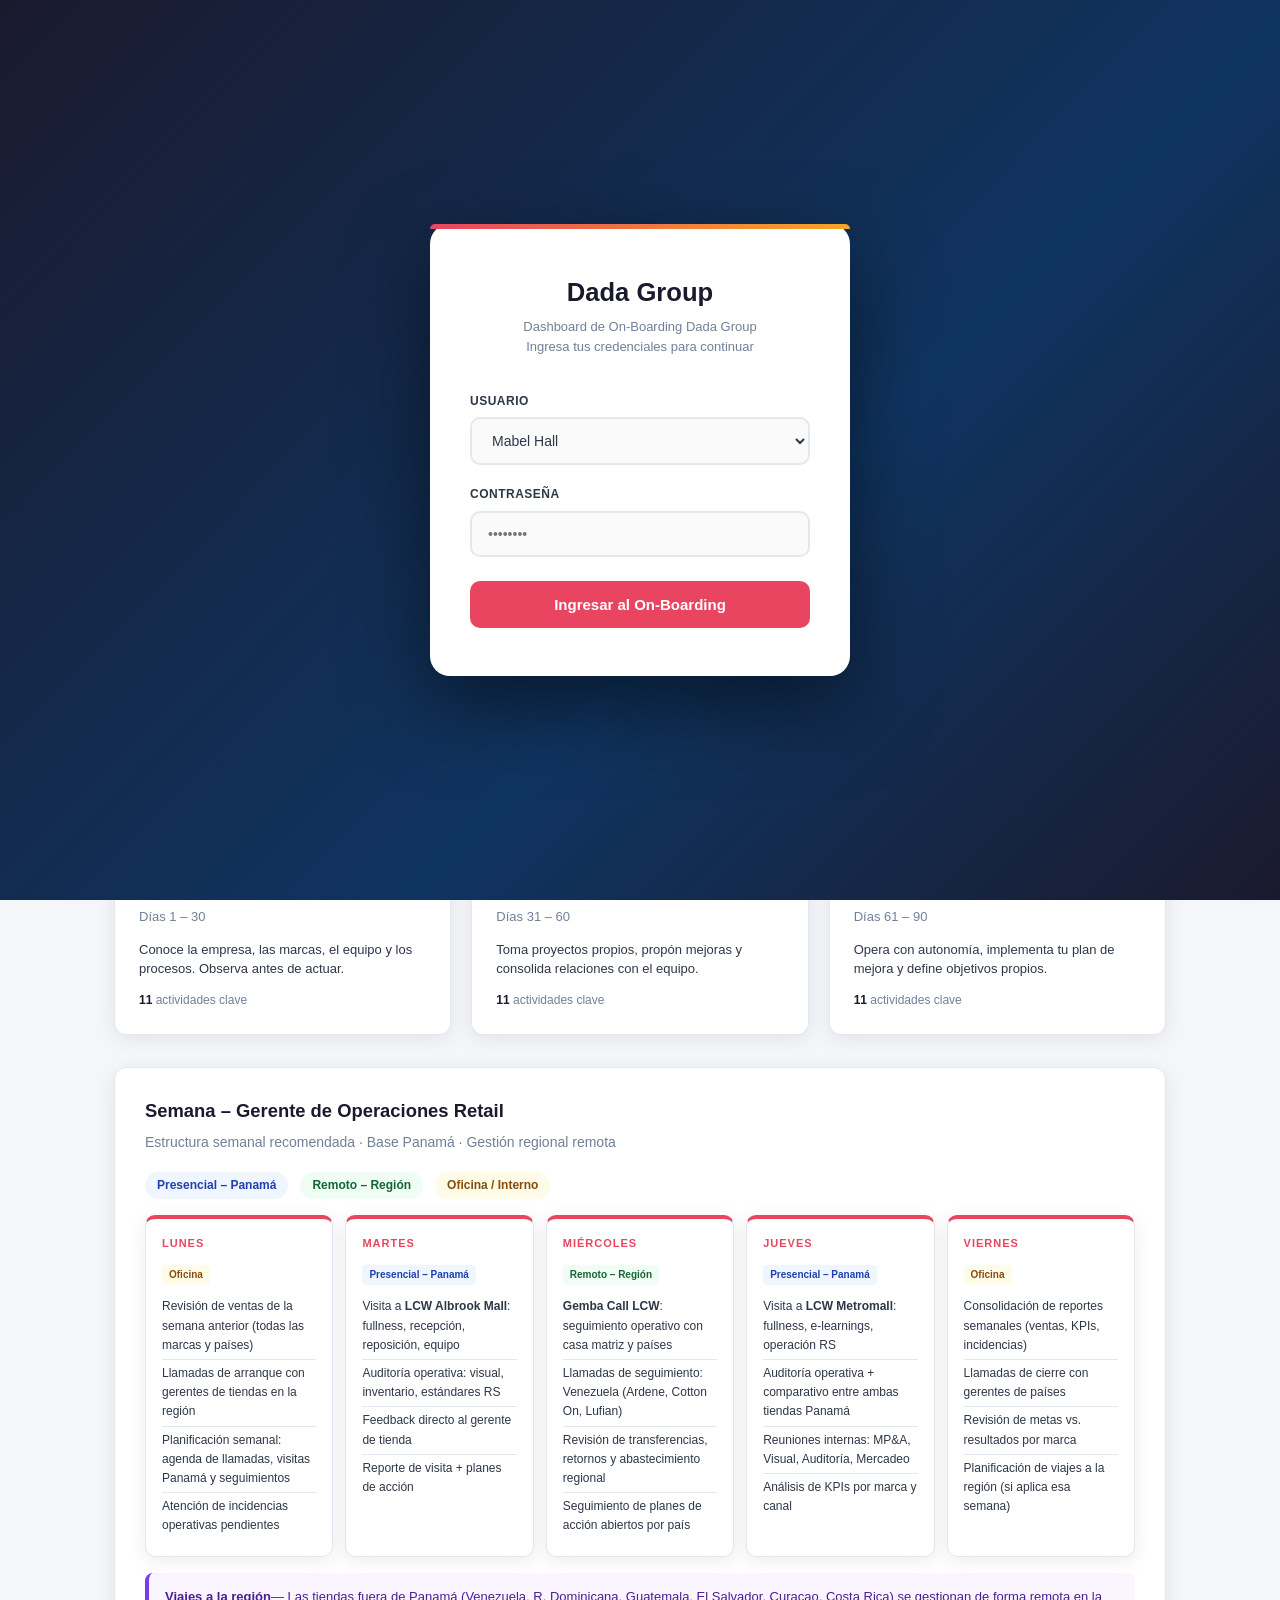
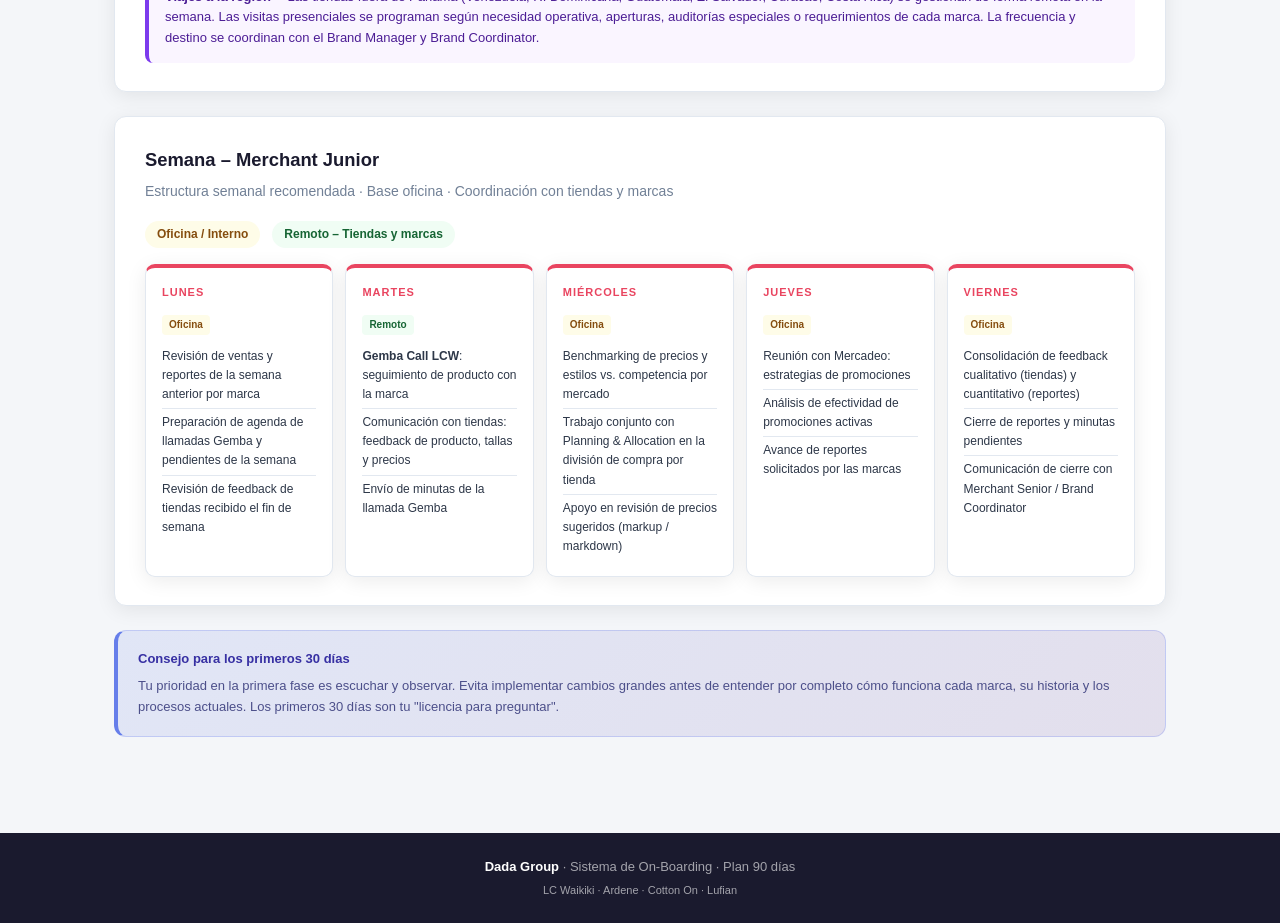
==== commit 8f08a314: "feat(onboarding): agregar rol Merchant Junior al dashboard Añade contenido por rol (checklist, plan " ====
--- a/onboarding-gerente-operaciones.html
+++ b/onboarding-gerente-operaciones.html
@@ -423,6 +423,7 @@
   .tag-fin { background: #e8f5e9; color: #2e7d32; }
   .tag-mkt { background: #fff3e0; color: #e65100; }
   .tag-hr { background: #fce4ec; color: #880e4f; }
+  .tag-merch { background: #fff7ed; color: #c2410c; }
 
   /* ── FOOTER ── */
   .footer {
@@ -444,6 +445,7 @@
     <select id="login-user" class="login-field">
       <option value="onboarding" selected>Mabel Hall</option>
       <option value="Brand Coordinator">Luis Velasquez</option>
+      <option value="merchant-jr">Merchant Junior</option>
     </select>
 
     <label class="login-label" for="login-password">Contraseña</label>
@@ -520,26 +522,26 @@
         <div class="phase-title">Aprender y Escuchar</div>
         <div class="phase-days">Días 1 – 30</div>
         <div class="phase-desc">Conoce la empresa, las marcas, el equipo y los procesos. Observa antes de actuar.</div>
-        <div class="phase-tasks-count"><span>11</span> actividades clave</div>
+        <div class="phase-tasks-count"><span id="phase-count-1">11</span> actividades clave</div>
       </div>
       <div class="phase-card phase-2" onclick="showSection('checklist')">
         <div class="phase-label">Fase 2</div>
         <div class="phase-title">Integrarse y Proponer</div>
         <div class="phase-days">Días 31 – 60</div>
         <div class="phase-desc">Toma proyectos propios, propón mejoras y consolida relaciones con el equipo.</div>
-        <div class="phase-tasks-count"><span>11</span> actividades clave</div>
+        <div class="phase-tasks-count"><span id="phase-count-2">11</span> actividades clave</div>
       </div>
       <div class="phase-card phase-3" onclick="showSection('checklist')">
         <div class="phase-label">Fase 3</div>
         <div class="phase-title">Liderar y Ejecutar</div>
         <div class="phase-days">Días 61 – 90</div>
         <div class="phase-desc">Opera con autonomía, implementa tu plan de mejora y define objetivos propios.</div>
-        <div class="phase-tasks-count"><span>11</span> actividades clave</div>
+        <div class="phase-tasks-count"><span id="phase-count-3">11</span> actividades clave</div>
       </div>
     </div>
 
     <!-- Semana tipo -->
-    <div class="card">
+    <div class="card" data-role="ops">
       <div class="card-title">Semana – Gerente de Operaciones Retail</div>
       <div class="card-subtitle">Estructura semanal recomendada · Base Panamá · Gestión regional remota</div>
 
@@ -605,6 +607,55 @@
       <!-- Nota viajes -->
       <div style="margin-top:16px; background:#faf5ff; border-left:4px solid #7c3aed; border-radius:8px; padding:14px 16px; font-size:13px; color:#4c1d95;">
         <strong>Viajes a la región</strong>— Las tiendas fuera de Panamá (Venezuela, R. Dominicana, Guatemala, El Salvador, Curacao, Costa Rica) se gestionan de forma remota en la semana. Las visitas presenciales se programan según necesidad operativa, aperturas, auditorías especiales o requerimientos de cada marca. La frecuencia y destino se coordinan con el Brand Manager y Brand Coordinator.
+      </div>
+    </div>
+
+    <!-- Semana tipo – Merchant Junior -->
+    <div class="card" data-role="merchant-jr">
+      <div class="card-title">Semana – Merchant Junior</div>
+      <div class="card-subtitle">Estructura semanal recomendada · Base oficina · Coordinación con tiendas y marcas</div>
+
+      <div style="display:flex; gap:12px; flex-wrap:wrap; margin-bottom:16px;">
+        <span style="font-size:12px; background:#fefce8; color:#854d0e; border-radius:20px; padding:4px 12px; font-weight:600;">Oficina / Interno</span>
+        <span style="font-size:12px; background:#f0fdf4; color:#166534; border-radius:20px; padding:4px 12px; font-weight:600;">Remoto – Tiendas y marcas</span>
+      </div>
+
+      <div class="week-grid">
+        <div class="day-card">
+          <div class="day-name">Lunes</div>
+          <div style="font-size:10px; font-weight:700; color:#854d0e; background:#fefce8; border-radius:4px; padding:2px 7px; display:inline-block; margin-bottom:8px;">Oficina</div>
+          <div class="day-task">Revisión de ventas y reportes de la semana anterior por marca</div>
+          <div class="day-task">Preparación de agenda de llamadas Gemba y pendientes de la semana</div>
+          <div class="day-task">Revisión de feedback de tiendas recibido el fin de semana</div>
+        </div>
+        <div class="day-card">
+          <div class="day-name">Martes</div>
+          <div style="font-size:10px; font-weight:700; color:#166534; background:#f0fdf4; border-radius:4px; padding:2px 7px; display:inline-block; margin-bottom:8px;">Remoto</div>
+          <div class="day-task"><strong>Gemba Call LCW</strong>: seguimiento de producto con la marca</div>
+          <div class="day-task">Comunicación con tiendas: feedback de producto, tallas y precios</div>
+          <div class="day-task">Envío de minutas de la llamada Gemba</div>
+        </div>
+        <div class="day-card">
+          <div class="day-name">Miércoles</div>
+          <div style="font-size:10px; font-weight:700; color:#854d0e; background:#fefce8; border-radius:4px; padding:2px 7px; display:inline-block; margin-bottom:8px;">Oficina</div>
+          <div class="day-task">Benchmarking de precios y estilos vs. competencia por mercado</div>
+          <div class="day-task">Trabajo conjunto con Planning &amp; Allocation en la división de compra por tienda</div>
+          <div class="day-task">Apoyo en revisión de precios sugeridos (markup / markdown)</div>
+        </div>
+        <div class="day-card">
+          <div class="day-name">Jueves</div>
+          <div style="font-size:10px; font-weight:700; color:#854d0e; background:#fefce8; border-radius:4px; padding:2px 7px; display:inline-block; margin-bottom:8px;">Oficina</div>
+          <div class="day-task">Reunión con Mercadeo: estrategias de promociones</div>
+          <div class="day-task">Análisis de efectividad de promociones activas</div>
+          <div class="day-task">Avance de reportes solicitados por las marcas</div>
+        </div>
+        <div class="day-card">
+          <div class="day-name">Viernes</div>
+          <div style="font-size:10px; font-weight:700; color:#854d0e; background:#fefce8; border-radius:4px; padding:2px 7px; display:inline-block; margin-bottom:8px;">Oficina</div>
+          <div class="day-task">Consolidación de feedback cualitativo (tiendas) y cuantitativo (reportes)</div>
+          <div class="day-task">Cierre de reportes y minutas pendientes</div>
+          <div class="day-task">Comunicación de cierre con Merchant Senior / Brand Coordinator</div>
+        </div>
       </div>
     </div>
 
@@ -1028,7 +1079,7 @@
 
     <!-- Procesos -->
     <!-- Responsabilidades reales del rol -->
-    <div class="card">
+    <div class="card" data-role="ops">
       <div class="card-title">Responsabilidades del Gerente de Operaciones – Dada Group</div>
       <div style="display:grid; grid-template-columns:1fr 1fr; gap:12px; margin-top:14px;">
         <div style="display:flex; gap:10px; padding:12px; background:var(--light); border-radius:8px; align-items:flex-start;">
@@ -1094,6 +1145,68 @@
           <div>
             <div style="font-weight:700; font-size:13px; color:var(--primary);">Viajes</div>
             <div style="font-size:12px; color:var(--text-light); margin-top:2px;">Disponibilidad para viajar a tiendas en la región según las demandas de las marcas y las necesidades operativas.</div>
+          </div>
+        </div>
+      </div>
+    </div>
+
+    <!-- Responsabilidades – Merchant Junior -->
+    <div class="card" data-role="merchant-jr">
+      <div class="card-title">Responsabilidades del Merchant Junior – Dada Group</div>
+      <div class="card-subtitle">Basado en la matriz de responsabilidades del equipo Merchant, con alcance de nivel Junior (apoyo y ejecución bajo supervisión del Merchant Senior)</div>
+      <div style="display:grid; grid-template-columns:1fr 1fr; gap:12px; margin-top:14px;">
+        <div style="display:flex; gap:10px; padding:12px; background:var(--light); border-radius:8px; align-items:flex-start;">
+          <div>
+            <div style="font-weight:700; font-size:13px; color:var(--primary);">Análisis de Producto y Tallas</div>
+            <div style="font-size:12px; color:var(--text-light); margin-top:2px;">Cruzar el feedback cualitativo de tiendas con los reportes cuantitativos para identificar oportunidades por producto y talla.</div>
+          </div>
+        </div>
+        <div style="display:flex; gap:10px; padding:12px; background:var(--light); border-radius:8px; align-items:flex-start;">
+          <div>
+            <div style="font-weight:700; font-size:13px; color:var(--primary);">Comunicación con Tiendas</div>
+            <div style="font-size:12px; color:var(--text-light); margin-top:2px;">Canal directo con tiendas y Retails para recoger feedback comercial de producto, tallas y precios.</div>
+          </div>
+        </div>
+        <div style="display:flex; gap:10px; padding:12px; background:var(--light); border-radius:8px; align-items:flex-start;">
+          <div>
+            <div style="font-weight:700; font-size:13px; color:var(--primary);">Comunicación con Marcas</div>
+            <div style="font-size:12px; color:var(--text-light); margin-top:2px;">Traslado de feedback de producto a las marcas y seguimiento de sus respuestas.</div>
+          </div>
+        </div>
+        <div style="display:flex; gap:10px; padding:12px; background:var(--light); border-radius:8px; align-items:flex-start;">
+          <div>
+            <div style="font-weight:700; font-size:13px; color:var(--primary);">Allocation</div>
+            <div style="font-size:12px; color:var(--text-light); margin-top:2px;">Apoyo a Planning &amp; Allocation en la división de la compra por tienda, a nivel de departamento y familia.</div>
+          </div>
+        </div>
+        <div style="display:flex; gap:10px; padding:12px; background:#fff7ed; border-radius:8px; align-items:flex-start; border:1px solid #fed7aa;">
+          <div>
+            <div style="font-weight:700; font-size:13px; color:#c2410c;">Precios (bajo supervisión)</div>
+            <div style="font-size:12px; color:var(--text-light); margin-top:2px;">Apoyo en la revisión de precios sugeridos por las marcas y el análisis de markup/markdown. La decisión final la valida el Merchant Senior.</div>
+          </div>
+        </div>
+        <div style="display:flex; gap:10px; padding:12px; background:var(--light); border-radius:8px; align-items:flex-start;">
+          <div>
+            <div style="font-weight:700; font-size:13px; color:var(--primary);">Benchmarking</div>
+            <div style="font-size:12px; color:var(--text-light); margin-top:2px;">Comparativos de precios y estilos frente a la competencia en cada mercado.</div>
+          </div>
+        </div>
+        <div style="display:flex; gap:10px; padding:12px; background:var(--light); border-radius:8px; align-items:flex-start;">
+          <div>
+            <div style="font-weight:700; font-size:13px; color:var(--primary);">Reportes para Marcas</div>
+            <div style="font-size:12px; color:var(--text-light); margin-top:2px;">Elaboración de los reportes solicitados por las marcas, cuidando los plazos de entrega.</div>
+          </div>
+        </div>
+        <div style="display:flex; gap:10px; padding:12px; background:#fff5f5; border-radius:8px; align-items:flex-start; border:1px solid #fcc;">
+          <div>
+            <div style="font-weight:700; font-size:13px; color:var(--lc-color);">Llamadas Gemba LCW (específico LC Waikiki)</div>
+            <div style="font-size:12px; color:var(--text-light); margin-top:2px;">Coordinación de las llamadas Gemba con la marca y las tiendas, y envío de las minutas de resumen.</div>
+          </div>
+        </div>
+        <div style="display:flex; gap:10px; padding:12px; background:var(--light); border-radius:8px; align-items:flex-start;">
+          <div>
+            <div style="font-weight:700; font-size:13px; color:var(--primary);">Promociones</div>
+            <div style="font-size:12px; color:var(--text-light); margin-top:2px;">Apoyo a Mercadeo en el desarrollo de estrategias de promociones y análisis de su efectividad.</div>
           </div>
         </div>
       </div>
@@ -1208,17 +1321,17 @@
 
           <!-- Nivel de equipos funcionales -->
           <div class="org-level" style="gap:10px; flex-wrap:wrap; justify-content:center;">
-            <div class="org-node highlight" style="min-width:120px;">
+            <div class="org-node highlight" id="org-node-ops" style="min-width:120px;">
               <div class="on-title" style="color:var(--accent);">Operaciones</div>
-              <div class="on-name">Tú – Gerente de Ops</div>
+              <div class="on-name" id="org-name-ops">Tú – Gerente de Ops</div>
             </div>
             <div class="org-node" style="min-width:120px;">
               <div class="on-title">MP&A</div>
               <div class="on-name">Planning & Allocation</div>
             </div>
-            <div class="org-node" style="min-width:120px;">
+            <div class="org-node" id="org-node-merchant" style="min-width:120px;">
               <div class="on-title">Merchant</div>
-              <div class="on-name">Producto & Precios</div>
+              <div class="on-name" id="org-name-merchant">Producto & Precios</div>
             </div>
             <div class="org-node" style="min-width:120px;">
               <div class="on-title">Visual</div>
@@ -1237,7 +1350,8 @@
       </div>
       <div style="margin-top:18px; padding:14px; background:#fff5f5; border-radius:8px; border-left:4px solid var(--accent);">
         <div style="font-size:13px; font-weight:700; color:var(--primary); margin-bottom:6px;">Tu posición en el equipo</div>
-        <div style="font-size:13px; color:var(--text); line-height:1.6;">Como Gerente de Operaciones eres el nexo entre el equipo de oficina (MP&A, Visual, Auditoría) y las tiendas. Reportas al Brand Coordinator y Brand Manager. Tu trabajo requiere coordinación constante con todos los departamentos y con los Retails/Countries.</div>
+        <div style="font-size:13px; color:var(--text); line-height:1.6;" data-role="ops">Como Gerente de Operaciones eres el nexo entre el equipo de oficina (MP&A, Visual, Auditoría) y las tiendas. Reportas al Brand Coordinator y Brand Manager. Tu trabajo requiere coordinación constante con todos los departamentos y con los Retails/Countries.</div>
+        <div style="font-size:13px; color:var(--text); line-height:1.6;" data-role="merchant-jr">Como Merchant Junior trabajas dentro del equipo Merchant, en coordinación constante con Planning &amp; Allocation, Visual y Mercadeo. Reportas al Merchant Senior y al Brand Coordinator. Tu foco es el análisis de producto, precios y el feedback comercial de tiendas.</div>
       </div>
     </div>
 
@@ -1595,7 +1709,7 @@
     </div>
 
     <!-- FASE 1 -->
-    <div class="checklist-phase">
+    <div class="checklist-phase" data-role="ops">
       <div class="checklist-phase-title cp-1">Fase 1: Aprender y Escuchar — Días 1 al 30</div>
 
       <div class="checklist-item" onclick="toggleCheck(this)">
@@ -1708,7 +1822,7 @@
     </div>
 
     <!-- FASE 2 -->
-    <div class="checklist-phase">
+    <div class="checklist-phase" data-role="ops">
       <div class="checklist-phase-title cp-2">Fase 2: Integrarse y Proponer — Días 31 al 60</div>
 
       <div class="checklist-item" onclick="toggleCheck(this)">
@@ -1812,7 +1926,7 @@
     </div>
 
     <!-- FASE 3 -->
-    <div class="checklist-phase">
+    <div class="checklist-phase" data-role="ops">
       <div class="checklist-phase-title cp-3">Fase 3: Liderar y Ejecutar — Días 61 al 90</div>
 
       <div class="checklist-item" onclick="toggleCheck(this)">
@@ -1885,6 +1999,255 @@
           <div class="ci-text">Presentación formal de cierre de on-boarding — Día 90</div>
           <div class="ci-detail">Comparte tus aprendizajes, logros del período, diagnóstico completo y visión para el siguiente semestre. Este es tu momento.</div>
           <span class="ci-tag tag-ops">OPS</span>
+        </div>
+      </div>
+    </div>
+
+    <!-- FASE 1 – MERCHANT JUNIOR -->
+    <div class="checklist-phase" data-role="merchant-jr">
+      <div class="checklist-phase-title cp-1">Fase 1: Aprender y Escuchar — Días 1 al 30</div>
+
+      <div class="checklist-item" onclick="toggleCheck(this)">
+        <div class="ci-box"><span class="ci-check"></span></div>
+        <div class="ci-content">
+          <div class="ci-text">Reunión de bienvenida con el Merchant Senior y el Brand Coordinator</div>
+          <div class="ci-detail">Agenda 1:1 para entender expectativas, prioridades y estilo de trabajo del equipo Merchant</div>
+          <span class="ci-tag tag-rr">RRHH</span>
+        </div>
+      </div>
+
+      <div class="checklist-item" onclick="toggleCheck(this)">
+        <div class="ci-box"><span class="ci-check"></span></div>
+        <div class="ci-content">
+          <div class="ci-text">Completar proceso de inducción administrativa (contratos, nómina, beneficios)</div>
+          <div class="ci-detail">Firma de contrato, alta en sistemas de nómina, apertura de cuenta si aplica</div>
+          <span class="ci-tag tag-rr">RRHH</span>
+        </div>
+      </div>
+
+      <div class="checklist-item" onclick="toggleCheck(this)">
+        <div class="ci-box"><span class="ci-check"></span></div>
+        <div class="ci-content">
+          <div class="ci-text">Solicitar y configurar todos los accesos a sistemas</div>
+          <div class="ci-detail">ICG, correo, dashboard de KPIs, carpetas compartidas de reportes por marca</div>
+          <span class="ci-tag tag-merch">MERCH</span>
+        </div>
+      </div>
+
+      <div class="checklist-item" onclick="toggleCheck(this)">
+        <div class="ci-box"><span class="ci-check"></span></div>
+        <div class="ci-content">
+          <div class="ci-text">Sesiones de conocimiento con Planning &amp; Allocation, Visual, Mercadeo y Auditoría</div>
+          <div class="ci-detail">Entiende cómo se coordina el equipo Merchant con cada área transversal</div>
+          <span class="ci-tag tag-merch">MERCH</span>
+        </div>
+      </div>
+
+      <div class="checklist-item" onclick="toggleCheck(this)">
+        <div class="ci-box"><span class="ci-check"></span></div>
+        <div class="ci-content">
+          <div class="ci-text">Revisar el histórico de reportes de precios y benchmarking existentes</div>
+          <div class="ci-detail">Familiarízate con el formato y la información que ya se reporta a las marcas</div>
+          <span class="ci-tag tag-merch">MERCH</span>
+        </div>
+      </div>
+
+      <div class="checklist-item" onclick="toggleCheck(this)">
+        <div class="ci-box"><span class="ci-check"></span></div>
+        <div class="ci-content">
+          <div class="ci-text">Participar como oyente en al menos dos llamadas Gemba con LC Waikiki</div>
+          <div class="ci-detail">Observa la dinámica de feedback de producto entre la marca y las tiendas</div>
+          <span class="ci-tag tag-merch">MERCH</span>
+        </div>
+      </div>
+
+      <div class="checklist-item" onclick="toggleCheck(this)">
+        <div class="ci-box"><span class="ci-check"></span></div>
+        <div class="ci-content">
+          <div class="ci-text">Conocer el catálogo de producto y la matriz de tallas de cada marca</div>
+          <div class="ci-detail">Base para el análisis de producto/tallas que harás en las siguientes fases</div>
+          <span class="ci-tag tag-merch">MERCH</span>
+        </div>
+      </div>
+
+      <div class="checklist-item" onclick="toggleCheck(this)">
+        <div class="ci-box"><span class="ci-check"></span></div>
+        <div class="ci-content">
+          <div class="ci-text">Revisar el feedback histórico de tiendas de las últimas semanas</div>
+          <div class="ci-detail">Producto, tallas y precios: identifica los temas recurrentes por marca</div>
+          <span class="ci-tag tag-ops">OPS</span>
+        </div>
+      </div>
+
+      <div class="checklist-item" onclick="toggleCheck(this)">
+        <div class="ci-box"><span class="ci-check"></span></div>
+        <div class="ci-content">
+          <div class="ci-text">Entender el proceso de allocation junto a Planning &amp; Allocation</div>
+          <div class="ci-detail">Cómo se divide la compra por tienda a nivel de departamento y familia</div>
+          <span class="ci-tag tag-merch">MERCH</span>
+        </div>
+      </div>
+
+      <div class="checklist-item" onclick="toggleCheck(this)">
+        <div class="ci-box"><span class="ci-check"></span></div>
+        <div class="ci-content">
+          <div class="ci-text">Presentar al Merchant Senior el informe de observaciones de los primeros 30 días</div>
+          <div class="ci-detail">¿Qué encontraste? ¿Qué oportunidades detectas? Preliminary findings sin compromisos aún</div>
+          <span class="ci-tag tag-merch">MERCH</span>
+        </div>
+      </div>
+    </div>
+
+    <!-- FASE 2 – MERCHANT JUNIOR -->
+    <div class="checklist-phase" data-role="merchant-jr">
+      <div class="checklist-phase-title cp-2">Fase 2: Integrarse y Proponer — Días 31 al 60</div>
+
+      <div class="checklist-item" onclick="toggleCheck(this)">
+        <div class="ci-box"><span class="ci-check"></span></div>
+        <div class="ci-content">
+          <div class="ci-text">Participar activamente en las llamadas Gemba LCW y redactar las minutas</div>
+          <div class="ci-detail">Asume la coordinación y el envío del resumen a la marca</div>
+          <span class="ci-tag tag-merch">MERCH</span>
+        </div>
+      </div>
+
+      <div class="checklist-item" onclick="toggleCheck(this)">
+        <div class="ci-box"><span class="ci-check"></span></div>
+        <div class="ci-content">
+          <div class="ci-text">Cruzar feedback cualitativo de tiendas con reportes cuantitativos por producto/talla</div>
+          <div class="ci-detail">Documenta conclusiones y compártelas con el Merchant Senior</div>
+          <span class="ci-tag tag-merch">MERCH</span>
+        </div>
+      </div>
+
+      <div class="checklist-item" onclick="toggleCheck(this)">
+        <div class="ci-box"><span class="ci-check"></span></div>
+        <div class="ci-content">
+          <div class="ci-text">Apoyar la revisión de precios sugeridos por una marca (borrador, bajo supervisión)</div>
+          <div class="ci-detail">Análisis de markup/markdown vs. competitividad de mercado</div>
+          <span class="ci-tag tag-merch">MERCH</span>
+        </div>
+      </div>
+
+      <div class="checklist-item" onclick="toggleCheck(this)">
+        <div class="ci-box"><span class="ci-check"></span></div>
+        <div class="ci-content">
+          <div class="ci-text">Elaborar un primer comparativo de benchmarking de precios y estilos vs. competencia</div>
+          <div class="ci-detail">Para al menos una marca y su mercado principal</div>
+          <span class="ci-tag tag-merch">MERCH</span>
+        </div>
+      </div>
+
+      <div class="checklist-item" onclick="toggleCheck(this)">
+        <div class="ci-box"><span class="ci-check"></span></div>
+        <div class="ci-content">
+          <div class="ci-text">Elaborar el primer borrador de un reporte solicitado por una marca</div>
+          <div class="ci-detail">Cuidando el formato y los plazos de entrega acordados</div>
+          <span class="ci-tag tag-merch">MERCH</span>
+        </div>
+      </div>
+
+      <div class="checklist-item" onclick="toggleCheck(this)">
+        <div class="ci-box"><span class="ci-check"></span></div>
+        <div class="ci-content">
+          <div class="ci-text">Apoyar el ejercicio de allocation por tienda para la siguiente temporada</div>
+          <div class="ci-detail">En coordinación directa con Planning &amp; Allocation</div>
+          <span class="ci-tag tag-merch">MERCH</span>
+        </div>
+      </div>
+
+      <div class="checklist-item" onclick="toggleCheck(this)">
+        <div class="ci-box"><span class="ci-check"></span></div>
+        <div class="ci-content">
+          <div class="ci-text">Participar en el desarrollo de una estrategia de promociones con Mercadeo</div>
+          <div class="ci-detail">Define el rol de producto/precio en la promoción propuesta</div>
+          <span class="ci-tag tag-mkt">MKT</span>
+        </div>
+      </div>
+
+      <div class="checklist-item" onclick="toggleCheck(this)">
+        <div class="ci-box"><span class="ci-check"></span></div>
+        <div class="ci-content">
+          <div class="ci-text">Proponer una mejora al proceso de análisis de producto/tallas</div>
+          <div class="ci-detail">Basada en lo observado durante los primeros 60 días</div>
+          <span class="ci-tag tag-merch">MERCH</span>
+        </div>
+      </div>
+
+      <div class="checklist-item" onclick="toggleCheck(this)">
+        <div class="ci-box"><span class="ci-check"></span></div>
+        <div class="ci-content">
+          <div class="ci-text">Establecer un canal de comunicación directo con al menos 3 tiendas clave</div>
+          <div class="ci-detail">Para recibir feedback comercial de forma continua</div>
+          <span class="ci-tag tag-ops">OPS</span>
+        </div>
+      </div>
+
+      <div class="checklist-item" onclick="toggleCheck(this)">
+        <div class="ci-box"><span class="ci-check"></span></div>
+        <div class="ci-content">
+          <div class="ci-text">Presentar informe de avance al día 60 con métricas y plan para fase 3</div>
+          <div class="ci-detail">¿Qué implementaste? ¿Qué impacto tuvo? ¿Qué viene en los próximos 30 días?</div>
+          <span class="ci-tag tag-merch">MERCH</span>
+        </div>
+      </div>
+    </div>
+
+    <!-- FASE 3 – MERCHANT JUNIOR -->
+    <div class="checklist-phase" data-role="merchant-jr">
+      <div class="checklist-phase-title cp-3">Fase 3: Liderar y Ejecutar — Días 61 al 90</div>
+
+      <div class="checklist-item" onclick="toggleCheck(this)">
+        <div class="ci-box"><span class="ci-check"></span></div>
+        <div class="ci-content">
+          <div class="ci-text">Liderar de forma autónoma una llamada Gemba LCW completa, con minuta</div>
+          <div class="ci-detail">Desde la coordinación previa hasta el envío del resumen a la marca</div>
+          <span class="ci-tag tag-merch">MERCH</span>
+        </div>
+      </div>
+
+      <div class="checklist-item" onclick="toggleCheck(this)">
+        <div class="ci-box"><span class="ci-check"></span></div>
+        <div class="ci-content">
+          <div class="ci-text">Presentar un análisis de benchmarking completo con recomendaciones</div>
+          <div class="ci-detail">Precios y estilos vs. competencia, con propuestas concretas por marca</div>
+          <span class="ci-tag tag-merch">MERCH</span>
+        </div>
+      </div>
+
+      <div class="checklist-item" onclick="toggleCheck(this)">
+        <div class="ci-box"><span class="ci-check"></span></div>
+        <div class="ci-content">
+          <div class="ci-text">Ejecutar un ciclo completo de revisión de precios/markdown para una marca</div>
+          <div class="ci-detail">Con validación final del Merchant Senior antes de su implementación</div>
+          <span class="ci-tag tag-merch">MERCH</span>
+        </div>
+      </div>
+
+      <div class="checklist-item" onclick="toggleCheck(this)">
+        <div class="ci-box"><span class="ci-check"></span></div>
+        <div class="ci-content">
+          <div class="ci-text">Medir la efectividad de una promoción ejecutada en el trimestre</div>
+          <div class="ci-detail">Compara resultado esperado vs. real y documenta aprendizajes</div>
+          <span class="ci-tag tag-mkt">MKT</span>
+        </div>
+      </div>
+
+      <div class="checklist-item" onclick="toggleCheck(this)">
+        <div class="ci-box"><span class="ci-check"></span></div>
+        <div class="ci-content">
+          <div class="ci-text">Consolidar y entregar sin supervisión un reporte solicitado por una marca</div>
+          <div class="ci-detail">Cumpliendo formato y plazo de forma autónoma</div>
+          <span class="ci-tag tag-merch">MERCH</span>
+        </div>
+      </div>
+
+      <div class="checklist-item" onclick="toggleCheck(this)">
+        <div class="ci-box"><span class="ci-check"></span></div>
+        <div class="ci-content">
+          <div class="ci-text">Presentación formal de cierre de on-boarding — Día 90</div>
+          <div class="ci-detail">Comparte tus aprendizajes, logros del período, diagnóstico completo y visión para el siguiente semestre. Este es tu momento.</div>
+          <span class="ci-tag tag-merch">MERCH</span>
         </div>
       </div>
     </div>
@@ -1912,11 +2275,42 @@
       nombre: 'Luis Velasquez',
       rol: 'Administrador',
       pin: 'dada2026'
+    },
+    'merchant-jr': {
+      nombre: 'Merchant Junior',
+      rol: 'Merchant Junior',
+      pin: 'Merchdada2026'
     }
   };
 
   function getSession() {
     try { return JSON.parse(localStorage.getItem(SESSION_KEY)); } catch { return null; }
+  }
+
+  // ── ROLES ──
+  function getRoleCode(rol) {
+    return (rol || '').toLowerCase().includes('merchant') ? 'merchant-jr' : 'ops';
+  }
+
+  function applyRoleContent(role) {
+    document.querySelectorAll('[data-role]').forEach(el => {
+      el.style.display = (el.dataset.role === role) ? '' : 'none';
+    });
+
+    const opsNode = document.getElementById('org-node-ops');
+    const merchNode = document.getElementById('org-node-merchant');
+    if (opsNode) opsNode.classList.toggle('highlight', role === 'ops');
+    if (merchNode) merchNode.classList.toggle('highlight', role === 'merchant-jr');
+
+    const opsName = document.getElementById('org-name-ops');
+    const merchName = document.getElementById('org-name-merchant');
+    if (opsName) opsName.textContent = role === 'ops' ? 'Tú – Gerente de Ops' : 'Operaciones';
+    if (merchName) merchName.textContent = role === 'merchant-jr' ? 'Tú – Merchant Jr.' : 'Producto & Precios';
+
+    document.querySelectorAll('.checklist-phase[data-role="' + role + '"]').forEach((phaseEl, idx) => {
+      const span = document.getElementById('phase-count-' + (idx + 1));
+      if (span) span.textContent = phaseEl.querySelectorAll('.checklist-item').length;
+    });
   }
 
   function storageKey() {
@@ -1977,6 +2371,8 @@
           remote: true
         }));
         document.getElementById('login-overlay').style.display = 'none';
+        document.getElementById('nav-user-name').textContent = data.user.nombre || data.user.rol || data.user.user_id;
+        applyRoleContent(getRoleCode(data.user.rol));
         applyProgressMap(data.progress || {});
       } else {
         const user = LOCAL_USERS[userId];
@@ -2082,8 +2478,8 @@
   }
 
   function updateProgress() {
-    const items = document.querySelectorAll('.checklist-item');
-    const checked = document.querySelectorAll('.checklist-item.checked');
+    const items = Array.from(document.querySelectorAll('.checklist-item')).filter(el => el.offsetParent !== null);
+    const checked = items.filter(el => el.classList.contains('checked'));
     const total = items.length;
     const done = checked.length;
     const pct = total >0 ? Math.round((done / total) * 100) : 0;
@@ -2107,6 +2503,7 @@
     if (!session) return;
     const label = session.nombre || session.rol || session.user_id || session.position;
     document.getElementById('nav-user-name').textContent = label;
+    applyRoleContent(getRoleCode(session.rol));
     await syncRemoteProgress();
   }
 
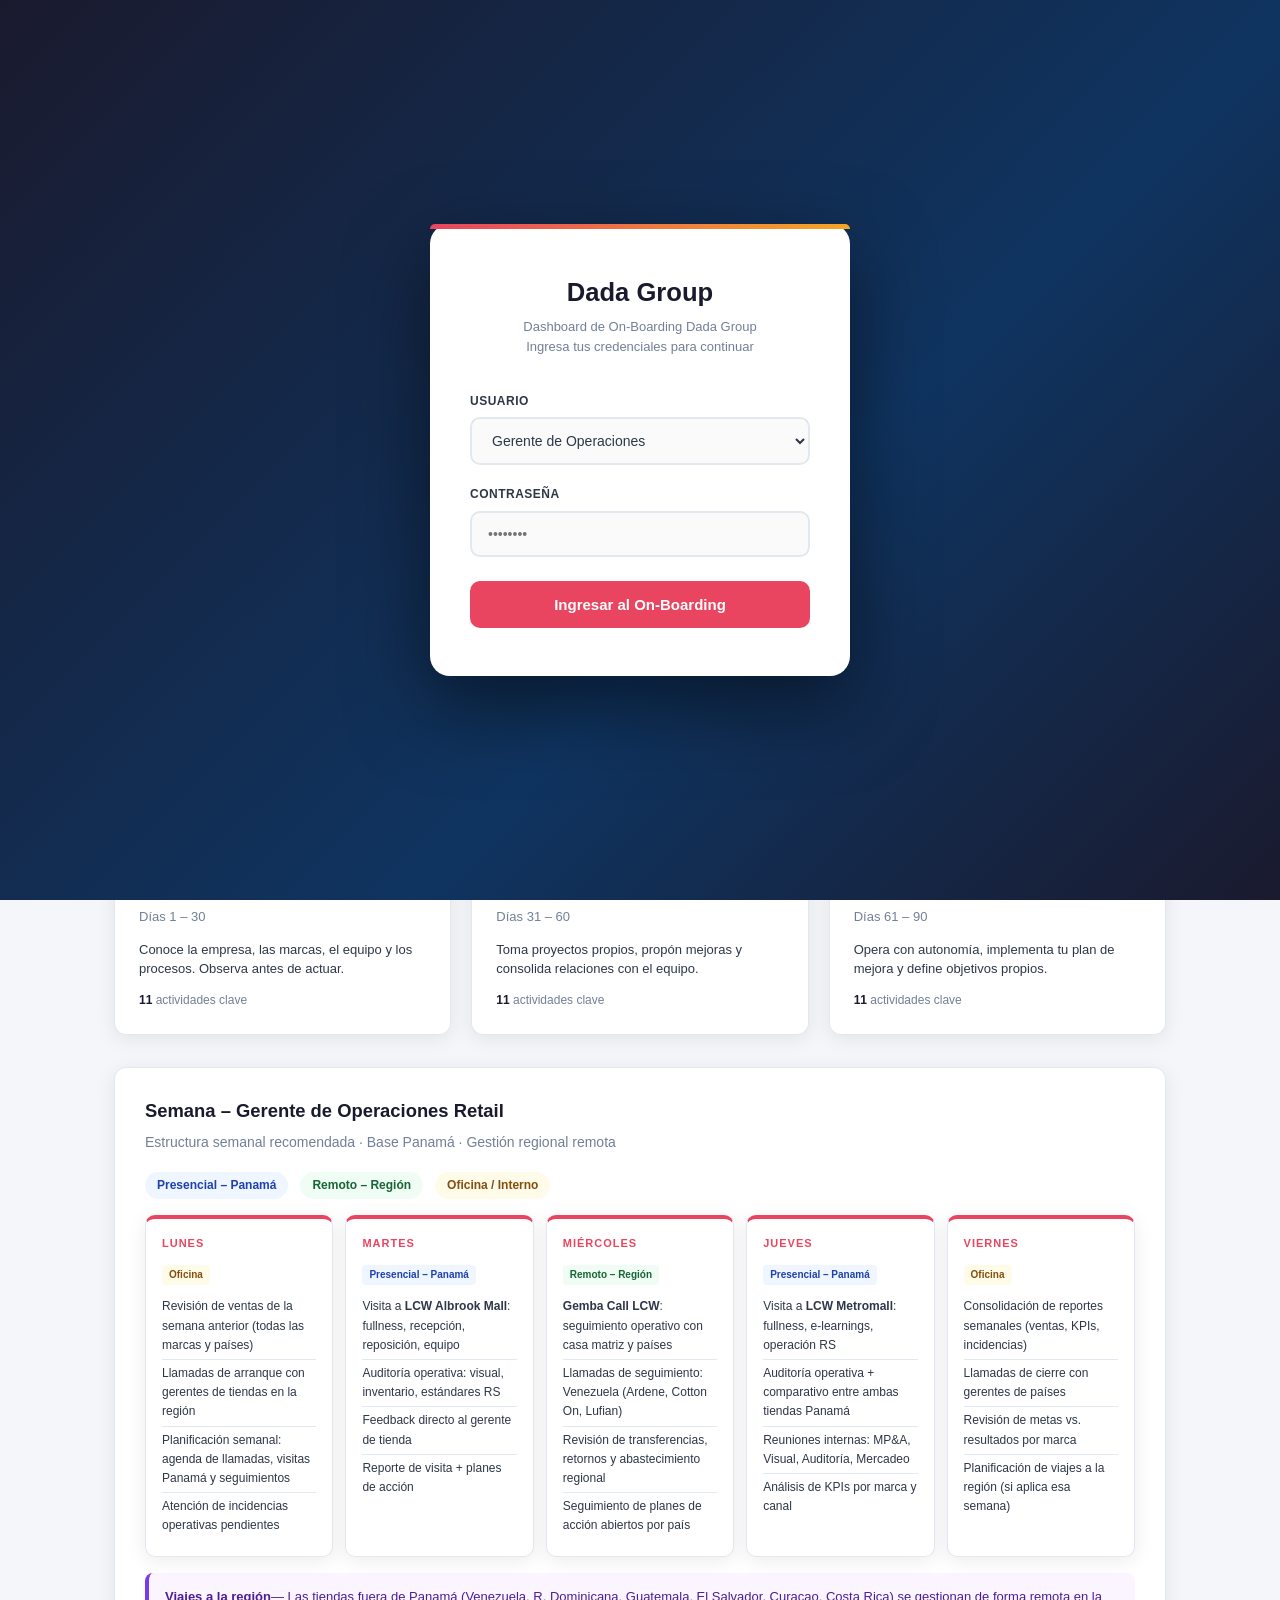
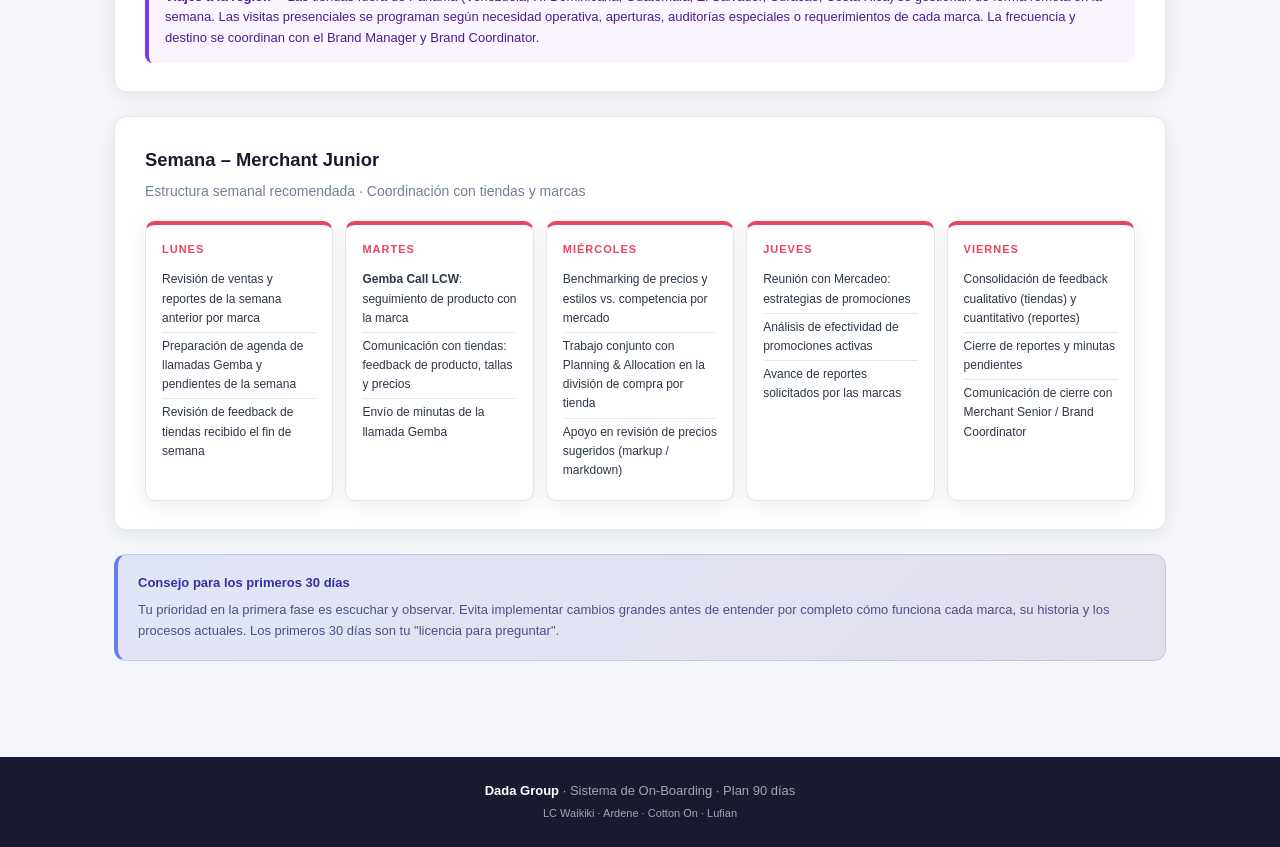
==== commit 7678fc5a: "fix(onboarding): ajustes de contenido y UI para el rol Merchant Junior Corrige el menú de navegación" ====
--- a/onboarding-gerente-operaciones.html
+++ b/onboarding-gerente-operaciones.html
@@ -152,14 +152,12 @@
     box-shadow: 0 2px 12px rgba(0,0,0,0.06);
   }
   .nav {
-    display: flex; overflow-x: auto; gap: 0;
-    max-width: 1100px; margin: 0 auto;
-    scrollbar-width: none;
-  }
-  .nav::-webkit-scrollbar { display: none; }
+    display: flex; flex-wrap: wrap; gap: 0;
+    max-width: 1600px; margin: 0 auto;
+  }
   .nav-btn {
     border: none; background: none; cursor: pointer;
-    padding: 16px 22px; font-size: 13px; font-weight: 600;
+    padding: 16px 16px; font-size: 13px; font-weight: 600;
     color: var(--text-light); white-space: nowrap;
     border-bottom: 3px solid transparent;
     transition: all 0.2s; letter-spacing: 0.3px;
@@ -443,8 +441,8 @@
 
     <label class="login-label" for="login-user">Usuario</label>
     <select id="login-user" class="login-field">
-      <option value="onboarding" selected>Mabel Hall</option>
-      <option value="Brand Coordinator">Luis Velasquez</option>
+      <option value="onboarding" selected>Gerente de Operaciones</option>
+      <option value="Brand Coordinator">Admin</option>
       <option value="merchant-jr">Merchant Junior</option>
     </select>
 
@@ -487,6 +485,7 @@
     <button class="nav-btn" onclick="showSection('herramientas')">Herramientas</button>
     <button class="nav-btn" onclick="showSection('recursos')">Recursos y Dashboards</button>
     <button class="nav-btn" onclick="showSection('checklist')">Checklist</button>
+    <button class="nav-btn" id="nav-btn-team" style="display:none;" onclick="showSection('team')">Progreso del Equipo</button>
     <div class="nav-user-badge">
       <span class="nav-user-name" id="nav-user-name"></span>
       <button class="logout-btn" onclick="doLogout()">Cerrar sesión</button>
@@ -613,45 +612,35 @@
     <!-- Semana tipo – Merchant Junior -->
     <div class="card" data-role="merchant-jr">
       <div class="card-title">Semana – Merchant Junior</div>
-      <div class="card-subtitle">Estructura semanal recomendada · Base oficina · Coordinación con tiendas y marcas</div>
-
-      <div style="display:flex; gap:12px; flex-wrap:wrap; margin-bottom:16px;">
-        <span style="font-size:12px; background:#fefce8; color:#854d0e; border-radius:20px; padding:4px 12px; font-weight:600;">Oficina / Interno</span>
-        <span style="font-size:12px; background:#f0fdf4; color:#166534; border-radius:20px; padding:4px 12px; font-weight:600;">Remoto – Tiendas y marcas</span>
-      </div>
+      <div class="card-subtitle">Estructura semanal recomendada · Coordinación con tiendas y marcas</div>
 
       <div class="week-grid">
         <div class="day-card">
           <div class="day-name">Lunes</div>
-          <div style="font-size:10px; font-weight:700; color:#854d0e; background:#fefce8; border-radius:4px; padding:2px 7px; display:inline-block; margin-bottom:8px;">Oficina</div>
           <div class="day-task">Revisión de ventas y reportes de la semana anterior por marca</div>
           <div class="day-task">Preparación de agenda de llamadas Gemba y pendientes de la semana</div>
           <div class="day-task">Revisión de feedback de tiendas recibido el fin de semana</div>
         </div>
         <div class="day-card">
           <div class="day-name">Martes</div>
-          <div style="font-size:10px; font-weight:700; color:#166534; background:#f0fdf4; border-radius:4px; padding:2px 7px; display:inline-block; margin-bottom:8px;">Remoto</div>
           <div class="day-task"><strong>Gemba Call LCW</strong>: seguimiento de producto con la marca</div>
           <div class="day-task">Comunicación con tiendas: feedback de producto, tallas y precios</div>
           <div class="day-task">Envío de minutas de la llamada Gemba</div>
         </div>
         <div class="day-card">
           <div class="day-name">Miércoles</div>
-          <div style="font-size:10px; font-weight:700; color:#854d0e; background:#fefce8; border-radius:4px; padding:2px 7px; display:inline-block; margin-bottom:8px;">Oficina</div>
           <div class="day-task">Benchmarking de precios y estilos vs. competencia por mercado</div>
           <div class="day-task">Trabajo conjunto con Planning &amp; Allocation en la división de compra por tienda</div>
           <div class="day-task">Apoyo en revisión de precios sugeridos (markup / markdown)</div>
         </div>
         <div class="day-card">
           <div class="day-name">Jueves</div>
-          <div style="font-size:10px; font-weight:700; color:#854d0e; background:#fefce8; border-radius:4px; padding:2px 7px; display:inline-block; margin-bottom:8px;">Oficina</div>
           <div class="day-task">Reunión con Mercadeo: estrategias de promociones</div>
           <div class="day-task">Análisis de efectividad de promociones activas</div>
           <div class="day-task">Avance de reportes solicitados por las marcas</div>
         </div>
         <div class="day-card">
           <div class="day-name">Viernes</div>
-          <div style="font-size:10px; font-weight:700; color:#854d0e; background:#fefce8; border-radius:4px; padding:2px 7px; display:inline-block; margin-bottom:8px;">Oficina</div>
           <div class="day-task">Consolidación de feedback cualitativo (tiendas) y cuantitativo (reportes)</div>
           <div class="day-task">Cierre de reportes y minutas pendientes</div>
           <div class="day-task">Comunicación de cierre con Merchant Senior / Brand Coordinator</div>
@@ -1153,7 +1142,7 @@
     <!-- Responsabilidades – Merchant Junior -->
     <div class="card" data-role="merchant-jr">
       <div class="card-title">Responsabilidades del Merchant Junior – Dada Group</div>
-      <div class="card-subtitle">Basado en la matriz de responsabilidades del equipo Merchant, con alcance de nivel Junior (apoyo y ejecución bajo supervisión del Merchant Senior)</div>
+      <div class="card-subtitle">Apoyo y ejecución bajo supervisión del Merchant Senior</div>
       <div style="display:grid; grid-template-columns:1fr 1fr; gap:12px; margin-top:14px;">
         <div style="display:flex; gap:10px; padding:12px; background:var(--light); border-radius:8px; align-items:flex-start;">
           <div>
@@ -1212,7 +1201,7 @@
       </div>
     </div>
 
-    <div class="card">
+    <div class="card" data-role="ops">
       <div class="card-title">Ciclo Operativo Mensual</div>
       <div class="card-subtitle">Ritmo de gestión estándar en todas las marcas</div>
       <div style="display:grid; grid-template-columns:1fr 1fr; gap:16px; margin-top:8px;">
@@ -1250,6 +1239,46 @@
              Revisión de incidencias de tiendas<br>
              Comunicación con gerentes de tienda<br>
              Monitoreo de stock crítico
+          </div>
+        </div>
+      </div>
+    </div>
+
+    <div class="card" data-role="merchant-jr">
+      <div class="card-title">Ciclo Operativo Mensual</div>
+      <div class="card-subtitle">Ritmo de gestión del equipo Merchant</div>
+      <div style="display:grid; grid-template-columns:1fr 1fr; gap:16px; margin-top:8px;">
+        <div>
+          <div style="font-weight:700; font-size:13px; color:var(--primary); margin-bottom:8px;">Semana 1 del mes</div>
+          <div style="font-size:13px; color:var(--text); line-height:2;">
+             Cierre y análisis de ventas del mes anterior por producto/talla<br>
+             Revisión de reportes solicitados por las marcas<br>
+             Planificación de llamadas Gemba del mes
+          </div>
+        </div>
+        <div>
+          <div style="font-weight:700; font-size:13px; color:var(--primary); margin-bottom:8px;">Semanas 2 y 3</div>
+          <div style="font-size:13px; color:var(--text); line-height:2;">
+             Benchmarking de precios y estilos vs. competencia<br>
+             Apoyo en allocation para la siguiente temporada<br>
+             Seguimiento de promociones activas
+          </div>
+        </div>
+        <div>
+          <div style="font-weight:700; font-size:13px; color:var(--primary); margin-bottom:8px;">Semana 4</div>
+          <div style="font-size:13px; color:var(--text); line-height:2;">
+             Consolidación de feedback de tiendas del mes<br>
+             Cierre de reportes pendientes<br>
+             Reunión de resultados con el Merchant Senior<br>
+             Planificación del mes siguiente
+          </div>
+        </div>
+        <div>
+          <div style="font-weight:700; font-size:13px; color:var(--primary); margin-bottom:8px;">Recurrente (diario)</div>
+          <div style="font-size:13px; color:var(--text); line-height:2;">
+             Comunicación con tiendas (feedback de producto)<br>
+             Seguimiento de reportes en curso<br>
+             Revisión de solicitudes de las marcas
           </div>
         </div>
       </div>
@@ -1360,7 +1389,7 @@
       <div class="card-title">Roles Clave con los que Interactuarás</div>
       <div class="card-subtitle">Basado en la estructura de responsabilidades de Dada Group</div>
       <div class="contacts-list" style="margin-top:12px;">
-        <div class="contact-item">
+        <div class="contact-item" data-role="ops">
           <div class="contact-avatar" style="background:linear-gradient(135deg,#667eea,#764ba2);">BM</div>
           <div>
             <div class="contact-name">Brand Manager</div>
@@ -1368,6 +1397,14 @@
             <div class="contact-brand cb-dada">Dada Group</div>
           </div>
         </div>
+        <div class="contact-item" data-role="merchant-jr">
+          <div class="contact-avatar" style="background:linear-gradient(135deg,#667eea,#764ba2);">BM</div>
+          <div>
+            <div class="contact-name">Brand Manager</div>
+            <div class="contact-role">Dirección estratégica del grupo. No es tu reporte directo, pero sus prioridades enmarcan las decisiones de precio y producto del equipo Merchant.</div>
+            <div class="contact-brand cb-dada">Dada Group</div>
+          </div>
+        </div>
         <div class="contact-item">
           <div class="contact-avatar" style="background:#4299e1;">BC</div>
           <div>
@@ -1384,11 +1421,19 @@
             <div class="contact-brand cb-dada">Dada Group</div>
           </div>
         </div>
-        <div class="contact-item">
+        <div class="contact-item" data-role="ops">
           <div class="contact-avatar" style="background:#e67e22;">MC</div>
           <div>
             <div class="contact-name">Merchant</div>
             <div class="contact-role">Análisis de producto/tallas, precios, benchmarking vs. competencia y feedback cualitativo comercial de tiendas. Coordina llamadas Gemba con LCW.</div>
+            <div class="contact-brand cb-dada">Dada Group</div>
+          </div>
+        </div>
+        <div class="contact-item" data-role="merchant-jr">
+          <div class="contact-avatar" style="background:#e67e22;">MC</div>
+          <div>
+            <div class="contact-name">Merchant Senior</div>
+            <div class="contact-role">Tu reporte directo. Valida tus análisis de producto/tallas, tus propuestas de precios y las llamadas Gemba con LCW antes de compartirlas con las marcas.</div>
             <div class="contact-brand cb-dada">Dada Group</div>
           </div>
         </div>
@@ -1442,7 +1487,7 @@
       <p>Los sistemas y plataformas que usarás en tu gestión diaria</p>
     </div>
 
-    <div class="tools-grid">
+    <div class="tools-grid" data-role="ops">
       <div class="tool-card">        <div class="tool-name">ICG (Sistema Central)</div>
         <div class="tool-cat cat-ops">Operaciones</div>
         <div class="tool-desc">Sistema principal de inventario y ventas del grupo. Gestión de stock, traspasos entre tiendas, ajustes de inventario, activación de cajas y conciliaciones. Usado por Operaciones y Auditoría.</div>
@@ -1483,7 +1528,36 @@
       </div>
     </div>
 
-    <div class="card" style="margin-top:8px;">
+    <div class="tools-grid" data-role="merchant-jr">
+      <div class="tool-card">        <div class="tool-name">ICG (Sistema Central)</div>
+        <div class="tool-cat cat-ops">Operaciones</div>
+        <div class="tool-desc">Sistema principal de inventario y ventas del grupo. Consulta de stock y ventas por tienda como base para tus análisis de producto y precios.</div>
+      </div>
+      <div class="tool-card">        <div class="tool-name">Retail Store (LCW)</div>
+        <div class="tool-cat cat-retail">Retail – LC Waikiki</div>
+        <div class="tool-desc">Sistema específico de LC Waikiki para gestión de tiendas (RS). Referencia útil para entender el contexto de las llamadas Gemba con la marca.</div>
+      </div>
+      <div class="tool-card">        <div class="tool-name">LC Waikiki Academy</div>
+        <div class="tool-cat cat-retail">LC Waikiki</div>
+        <div class="tool-desc">Plataforma de capacitación oficial de LC Waikiki. Registro y seguimiento de cursos y certificaciones del personal de tiendas LCW.</div>
+      </div>
+      <a href="https://script.google.com/macros/s/AKfycbzV53tOJqS8Gj1PXinVU1h4cTM3afyv8kskvxJ1HFbKUBZvD2X6jGdju3gOHXVkcwGx/exec" target="_blank" style="text-decoration:none; color:inherit;">
+      <div class="tool-card" style="cursor:pointer;">        <div class="tool-name">Dashboard de KPIs</div>
+        <div class="tool-cat cat-rep">Reportes</div>
+        <div class="tool-desc">Panel de métricas de ventas, tráfico, conversión, UPT y ticket promedio por tienda y marca. Base para tu análisis de producto, precios y benchmarking.</div>
+      </div>
+      </a>
+      <div class="tool-card">        <div class="tool-name">Comunicación con Tiendas</div>
+        <div class="tool-cat cat-comm">Comunicación</div>
+        <div class="tool-desc">Canal directo con tiendas y Retails para recoger feedback comercial de producto, tallas y precios.</div>
+      </div>
+      <div class="tool-card">        <div class="tool-name">Reportes de Defectuosos</div>
+        <div class="tool-cat cat-rep">Auditoría</div>
+        <div class="tool-desc">Formatos establecidos por cada marca para reportar mercancía defectuosa recibida, relevantes para el análisis de producto.</div>
+      </div>
+    </div>
+
+    <div class="card" style="margin-top:8px;" data-role="ops">
       <div class="card-title">Accesos que debes solicitar en tu primera semana</div>
       <div style="display:grid; grid-template-columns:1fr 1fr; gap:12px; margin-top:12px;">
         <div style="display:flex; align-items:center; gap:10px; padding:10px 14px; background:var(--light); border-radius:8px; font-size:13px;">
@@ -1500,6 +1574,21 @@
         </div>
         <div style="display:flex; align-items:center; gap:10px; padding:10px 14px; background:var(--light); border-radius:8px; font-size:13px;">
           <span></span><span><strong>Reportes y presupuestos</strong>– solicitar a Finanzas</span>
+        </div>
+      </div>
+    </div>
+
+    <div class="card" style="margin-top:8px;" data-role="merchant-jr">
+      <div class="card-title">Accesos que debes solicitar en tu primera semana</div>
+      <div style="display:grid; grid-template-columns:1fr 1fr; gap:12px; margin-top:12px;">
+        <div style="display:flex; align-items:center; gap:10px; padding:10px 14px; background:var(--light); border-radius:8px; font-size:13px;">
+          <span></span><span><strong>Dashboard de KPIs</strong>– solicitar a tu líder</span>
+        </div>
+        <div style="display:flex; align-items:center; gap:10px; padding:10px 14px; background:var(--light); border-radius:8px; font-size:13px;">
+          <span></span><span><strong>Correo corporativo</strong>– solicitar a IT</span>
+        </div>
+        <div style="display:flex; align-items:center; gap:10px; padding:10px 14px; background:var(--light); border-radius:8px; font-size:13px;">
+          <span></span><span><strong>Canales de comunicación</strong>– solicitar a tu líder</span>
         </div>
       </div>
     </div>
@@ -2254,6 +2343,26 @@
   </div>
 </div>
 
+<!-- ═══════════════════════════ PROGRESO DEL EQUIPO (ADMIN) ═══════════════════════════ -->
+<div id="team" class="section">
+  <div class="container">
+    <div class="section-header">
+      <h2>Progreso del Equipo</h2>
+      <p>Consulta el avance de on-boarding de cualquier usuario activo</p>
+    </div>
+
+    <div class="card">
+      <div class="card-title">Seleccionar persona</div>
+      <div class="card-subtitle">Elige a quién quieres consultar</div>
+      <select id="team-user-select" class="login-field" style="margin-bottom:0; max-width:360px;" onchange="loadTeamProgress(this.value)">
+        <option value="">Selecciona una persona…</option>
+      </select>
+    </div>
+
+    <div id="team-results"></div>
+  </div>
+</div>
+
 <!-- ═══════════════════════════ FOOTER ═══════════════════════════ -->
 <div class="footer">
   <strong>Dada Group</strong> · Sistema de On-Boarding · Plan 90 días<br>
@@ -2292,7 +2401,20 @@
     return (rol || '').toLowerCase().includes('merchant') ? 'merchant-jr' : 'ops';
   }
 
+  function isAdminRole(rol) {
+    return (rol || '').toLowerCase().includes('administrador');
+  }
+
+  function escapeHtml(str) {
+    const div = document.createElement('div');
+    div.textContent = str == null ? '' : String(str);
+    return div.innerHTML;
+  }
+
+  let currentRole = 'ops';
+
   function applyRoleContent(role) {
+    currentRole = role;
     document.querySelectorAll('[data-role]').forEach(el => {
       el.style.display = (el.dataset.role === role) ? '' : 'none';
     });
@@ -2373,6 +2495,7 @@
         document.getElementById('login-overlay').style.display = 'none';
         document.getElementById('nav-user-name').textContent = data.user.nombre || data.user.rol || data.user.user_id;
         applyRoleContent(getRoleCode(data.user.rol));
+        await initTeamPanel(data.user);
         applyProgressMap(data.progress || {});
       } else {
         const user = LOCAL_USERS[userId];
@@ -2478,7 +2601,7 @@
   }
 
   function updateProgress() {
-    const items = Array.from(document.querySelectorAll('.checklist-item')).filter(el => el.offsetParent !== null);
+    const items = Array.from(document.querySelectorAll('.checklist-phase[data-role="' + currentRole + '"] .checklist-item'));
     const checked = items.filter(el => el.classList.contains('checked'));
     const total = items.length;
     const done = checked.length;
@@ -2497,6 +2620,94 @@
     updateProgress();
   }
 
+  // ── ADMIN: PROGRESO DEL EQUIPO ──
+  async function initTeamPanel(session) {
+    const navBtn = document.getElementById('nav-btn-team');
+    if (!navBtn) return;
+    if (!session || !isAdminRole(session.rol) || !apiEnabled()) {
+      navBtn.style.display = 'none';
+      return;
+    }
+    navBtn.style.display = '';
+    try {
+      const data = await apiRequest({ action: 'listUsers', requester_id: session.user_id });
+      const select = document.getElementById('team-user-select');
+      select.innerHTML = '<option value="">Selecciona una persona…</option>';
+      (data.users || [])
+        .filter(u => u.user_id !== session.user_id)
+        .forEach(u => {
+          const opt = document.createElement('option');
+          opt.value = u.user_id;
+          opt.textContent = (u.nombre || u.user_id) + ' — ' + (u.rol || '');
+          opt.dataset.rol = u.rol || '';
+          select.appendChild(opt);
+        });
+    } catch (error) {
+      console.warn('No se pudo cargar la lista de usuarios.', error);
+    }
+  }
+
+  async function loadTeamProgress(userId) {
+    const resultsEl = document.getElementById('team-results');
+    if (!userId) { resultsEl.innerHTML = ''; return; }
+
+    const select = document.getElementById('team-user-select');
+    const opt = select.selectedOptions[0];
+    const targetRole = getRoleCode(opt ? opt.dataset.rol : '');
+    const session = getSession();
+
+    resultsEl.innerHTML = '<div class="card"><div class="card-subtitle">Cargando…</div></div>';
+    try {
+      const data = await apiRequest({ action: 'getUserProgress', requester_id: session.user_id, target_user_id: userId });
+      renderTeamProgress(opt.textContent, targetRole, data.progress || {});
+    } catch (error) {
+      resultsEl.innerHTML = '<div class="card"><div class="card-subtitle">No se pudo cargar el progreso: ' + escapeHtml(error.message || error) + '</div></div>';
+    }
+  }
+
+  function renderTeamProgress(label, role, progress) {
+    const phaseEls = document.querySelectorAll('.checklist-phase[data-role="' + role + '"]');
+    let totalDone = 0, totalItems = 0;
+
+    const phaseBlocks = Array.from(phaseEls).map(phaseEl => {
+      const title = phaseEl.querySelector('.checklist-phase-title').textContent;
+      const items = Array.from(phaseEl.querySelectorAll('.checklist-item'));
+      const pending = [];
+      let done = 0;
+      items.forEach(item => {
+        const id = getItemId(item);
+        if (progress[id]) { done++; } else { pending.push(item.querySelector('.ci-text').textContent.trim()); }
+      });
+      totalDone += done;
+      totalItems += items.length;
+      return { title, done, total: items.length, pending };
+    });
+
+    const pct = totalItems > 0 ? Math.round((totalDone / totalItems) * 100) : 0;
+
+    let html = '<div class="card progress-section">' +
+      '<div class="progress-header"><div><div class="card-title">' + escapeHtml(label) + '</div>' +
+      '<div class="card-subtitle">Avance general de on-boarding</div></div>' +
+      '<div class="progress-pct">' + pct + '%</div></div>' +
+      '<div class="progress-bar"><div class="progress-fill" style="width:' + pct + '%"></div></div>' +
+      '<div class="progress-label">' + totalDone + ' de ' + totalItems + ' tareas completadas</div>' +
+      '</div>';
+
+    phaseBlocks.forEach(block => {
+      html += '<div class="card"><div class="card-title">' + escapeHtml(block.title) + '</div>' +
+        '<div class="card-subtitle">' + block.done + ' de ' + block.total + ' completadas</div>';
+      if (block.pending.length) {
+        html += '<div style="margin-top:10px; font-size:12px; color:var(--text-light);"><strong>Pendientes:</strong>' +
+          '<ul style="margin:6px 0 0 18px; padding:0;">' +
+          block.pending.map(p => '<li style="margin-bottom:4px;">' + escapeHtml(p) + '</li>').join('') +
+          '</ul></div>';
+      }
+      html += '</div>';
+    });
+
+    document.getElementById('team-results').innerHTML = html;
+  }
+
   // ── INIT ──
   async function initApp() {
     const session = getSession();
@@ -2504,6 +2715,7 @@
     const label = session.nombre || session.rol || session.user_id || session.position;
     document.getElementById('nav-user-name').textContent = label;
     applyRoleContent(getRoleCode(session.rol));
+    await initTeamPanel(session);
     await syncRemoteProgress();
   }
 
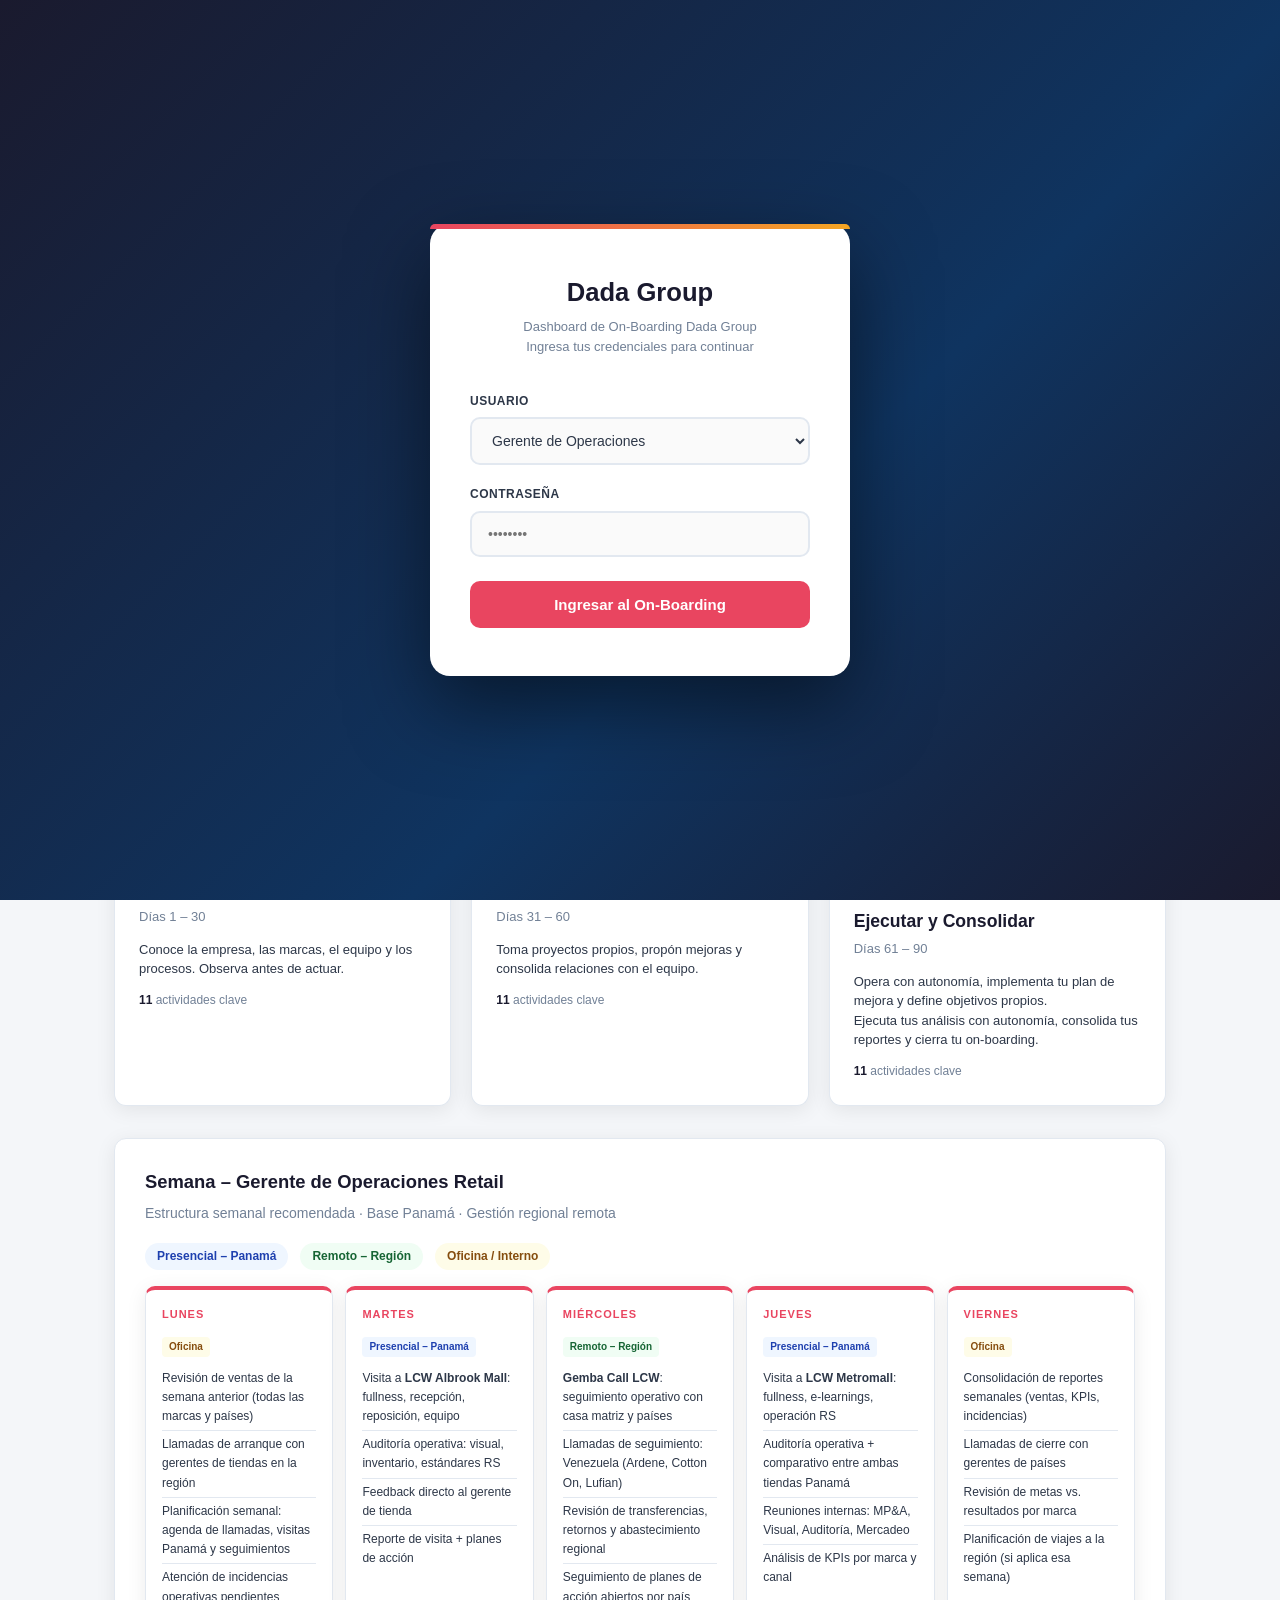
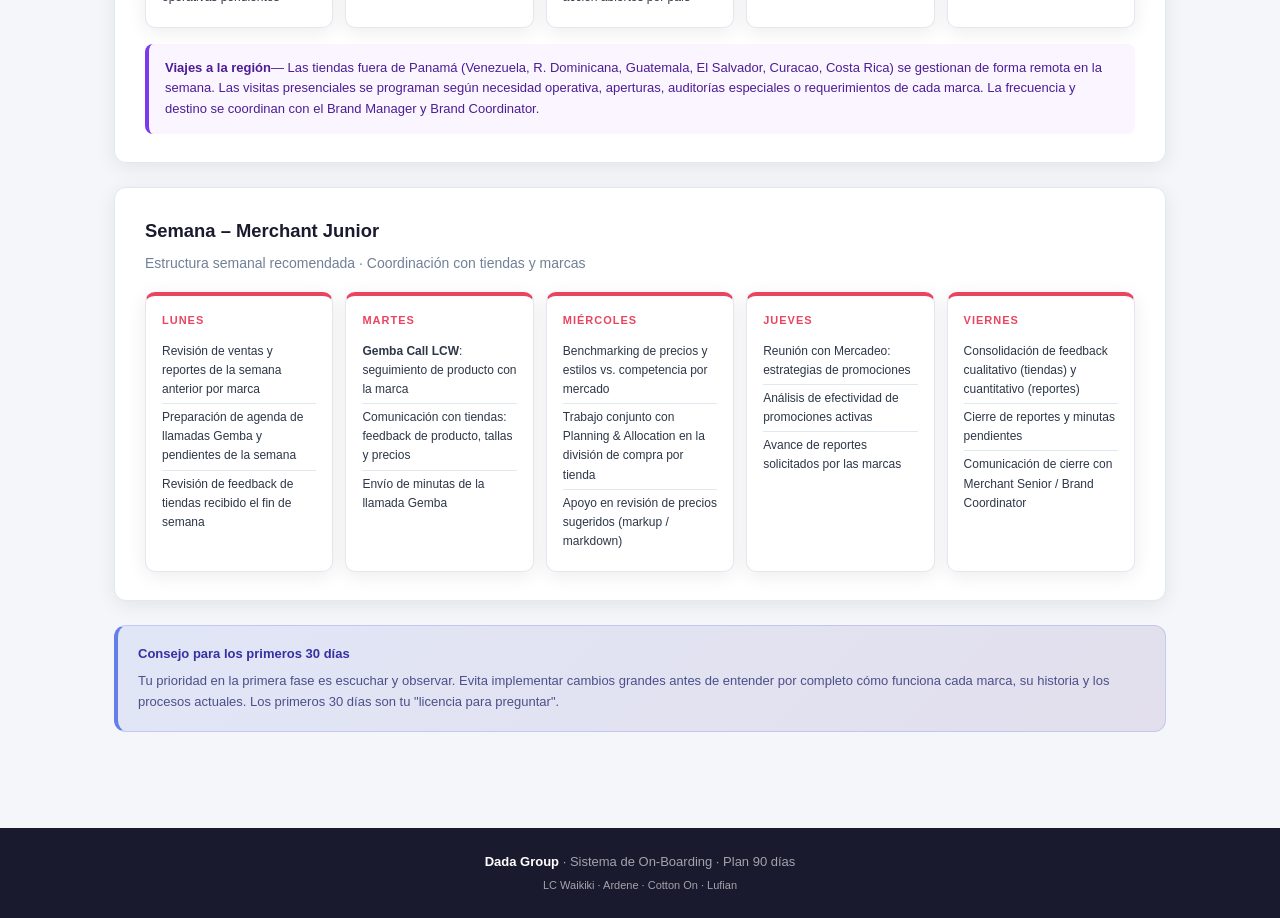
==== commit 01c42cd6: "fix(onboarding): más ajustes de contenido para Merchant Junior - Fase 3 renombrada a "Ejecutar y Con" ====
--- a/onboarding-gerente-operaciones.html
+++ b/onboarding-gerente-operaciones.html
@@ -70,7 +70,7 @@
   /* ── NAV USER BADGE ── */
   .nav-user-badge {
     display: flex; align-items: center; gap: 8px;
-    margin-left: auto; padding: 0 4px; flex-shrink: 0;
+    margin-left: 24px; padding: 0 4px; flex-shrink: 0;
   }
   .nav-user-name {
     font-size: 12px; color: var(--text-light); font-weight: 600;
@@ -152,7 +152,7 @@
     box-shadow: 0 2px 12px rgba(0,0,0,0.06);
   }
   .nav {
-    display: flex; flex-wrap: wrap; gap: 0;
+    display: flex; flex-wrap: wrap; justify-content: center; gap: 0;
     max-width: 1600px; margin: 0 auto;
   }
   .nav-btn {
@@ -532,9 +532,11 @@
       </div>
       <div class="phase-card phase-3" onclick="showSection('checklist')">
         <div class="phase-label">Fase 3</div>
-        <div class="phase-title">Liderar y Ejecutar</div>
+        <div class="phase-title" data-role="ops">Liderar y Ejecutar</div>
+        <div class="phase-title" data-role="merchant-jr">Ejecutar y Consolidar</div>
         <div class="phase-days">Días 61 – 90</div>
-        <div class="phase-desc">Opera con autonomía, implementa tu plan de mejora y define objetivos propios.</div>
+        <div class="phase-desc" data-role="ops">Opera con autonomía, implementa tu plan de mejora y define objetivos propios.</div>
+        <div class="phase-desc" data-role="merchant-jr">Ejecuta tus análisis con autonomía, consolida tus reportes y cierra tu on-boarding.</div>
         <div class="phase-tasks-count"><span id="phase-count-3">11</span> actividades clave</div>
       </div>
     </div>
@@ -1529,10 +1531,6 @@
     </div>
 
     <div class="tools-grid" data-role="merchant-jr">
-      <div class="tool-card">        <div class="tool-name">ICG (Sistema Central)</div>
-        <div class="tool-cat cat-ops">Operaciones</div>
-        <div class="tool-desc">Sistema principal de inventario y ventas del grupo. Consulta de stock y ventas por tienda como base para tus análisis de producto y precios.</div>
-      </div>
       <div class="tool-card">        <div class="tool-name">Retail Store (LCW)</div>
         <div class="tool-cat cat-retail">Retail – LC Waikiki</div>
         <div class="tool-desc">Sistema específico de LC Waikiki para gestión de tiendas (RS). Referencia útil para entender el contexto de las llamadas Gemba con la marca.</div>
@@ -1739,7 +1737,7 @@
     </div>
 
     <!-- Manuales disponibles -->
-    <div class="card">
+    <div class="card" data-role="ops">
       <div class="card-title">Manuales Operativos Disponibles en tu Carpeta</div>
       <div class="card-subtitle">Documentos de referencia que debes leer en tu primera semana</div>
       <div style="display:grid; grid-template-columns:1fr 1fr; gap:12px; margin-top:14px;">
@@ -1778,7 +1776,45 @@
       </div>
     </div>
 
-    <div class="tip-box">
+    <!-- Manuales disponibles – Merchant Junior -->
+    <div class="card" data-role="merchant-jr">
+      <div class="card-title">Manuales Operativos Disponibles en tu Carpeta</div>
+      <div class="card-subtitle">Documentos de referencia que debes leer en tu primera semana</div>
+      <div style="display:grid; grid-template-columns:1fr 1fr; gap:12px; margin-top:14px;">
+
+        <div style="border-left:4px solid var(--lc-color); background:#eff6ff; border-radius:8px; padding:14px;">
+          <div style="font-weight:700; font-size:13px; color:var(--lc-color); margin-bottom:6px;">LC Waikiki</div>
+          <div style="font-size:12px; color:var(--text); line-height:1.8;">
+            • <a href="https://drive.google.com/file/d/1CMGJxaIRV4dlOU3-ibShxUZjbHQhiFWE/view?usp=share_link" target="_blank">Manual Operativo Tienda LCW (completo)</a><br>
+            • <a href="https://drive.google.com/file/d/1-fWor3saMgyuxW1Qg62NPEb2V8AX3z87/view?usp=share_link" target="_blank">Mobile Info – Stock Tracking</a><br>
+            • <a href="https://drive.google.com/drive/folders/1__p8gYE-YzhJh4Gehqt_S3eOK6tKxkPN?usp=share_link" target="_blank">Videos explicativos – Recepción de producto</a>
+          </div>
+        </div>
+
+        <div style="border-left:4px solid var(--ardene-color); background:#fff0f7; border-radius:8px; padding:14px;">
+          <div style="font-weight:700; font-size:13px; color:var(--ardene-color); margin-bottom:6px;">Ardene</div>
+          <div style="font-size:12px; color:var(--text); line-height:1.8;">
+            • <a href="https://sites.google.com/grupodavid.com/ardenehub/producto" target="_blank">Hub Ardene – Producto</a>
+          </div>
+        </div>
+
+        <div style="border-left:4px solid var(--cotton-color); background:#fff1f2; border-radius:8px; padding:14px;">
+          <div style="font-weight:700; font-size:13px; color:var(--cotton-color); margin-bottom:6px;">Cotton On</div>
+          <div style="font-size:12px; color:var(--text); line-height:1.8;">
+            • Consultar con el equipo por materiales
+          </div>
+        </div>
+
+        <div style="border-left:4px solid var(--lufian-color); background:#f5f3ff; border-radius:8px; padding:14px;">
+          <div style="font-weight:700; font-size:13px; color:var(--lufian-color); margin-bottom:6px;">Lufian</div>
+          <div style="font-size:12px; color:var(--text); line-height:1.8;">
+            • Consultar con el equipo por materiales
+          </div>
+        </div>
+      </div>
+    </div>
+
+    <div class="tip-box" data-role="ops">
       <div class="tip-title">Orden de lectura recomendado para la primera semana</div>
       <div class="tip-text">
         <strong>Día 1–2:</strong>Manual Operativo Tienda LCW + Retailstore Instruction Manual.<br>
@@ -2099,9 +2135,9 @@
       <div class="checklist-item" onclick="toggleCheck(this)">
         <div class="ci-box"><span class="ci-check"></span></div>
         <div class="ci-content">
-          <div class="ci-text">Reunión de bienvenida con el Merchant Senior y el Brand Coordinator</div>
+          <div class="ci-text">Reunión de bienvenida con el Merchant Senior</div>
           <div class="ci-detail">Agenda 1:1 para entender expectativas, prioridades y estilo de trabajo del equipo Merchant</div>
-          <span class="ci-tag tag-rr">RRHH</span>
+          <span class="ci-tag tag-merch">MERCH</span>
         </div>
       </div>
 
@@ -2284,7 +2320,7 @@
 
     <!-- FASE 3 – MERCHANT JUNIOR -->
     <div class="checklist-phase" data-role="merchant-jr">
-      <div class="checklist-phase-title cp-3">Fase 3: Liderar y Ejecutar — Días 61 al 90</div>
+      <div class="checklist-phase-title cp-3">Fase 3: Ejecutar y Consolidar — Días 61 al 90</div>
 
       <div class="checklist-item" onclick="toggleCheck(this)">
         <div class="ci-box"><span class="ci-check"></span></div>
